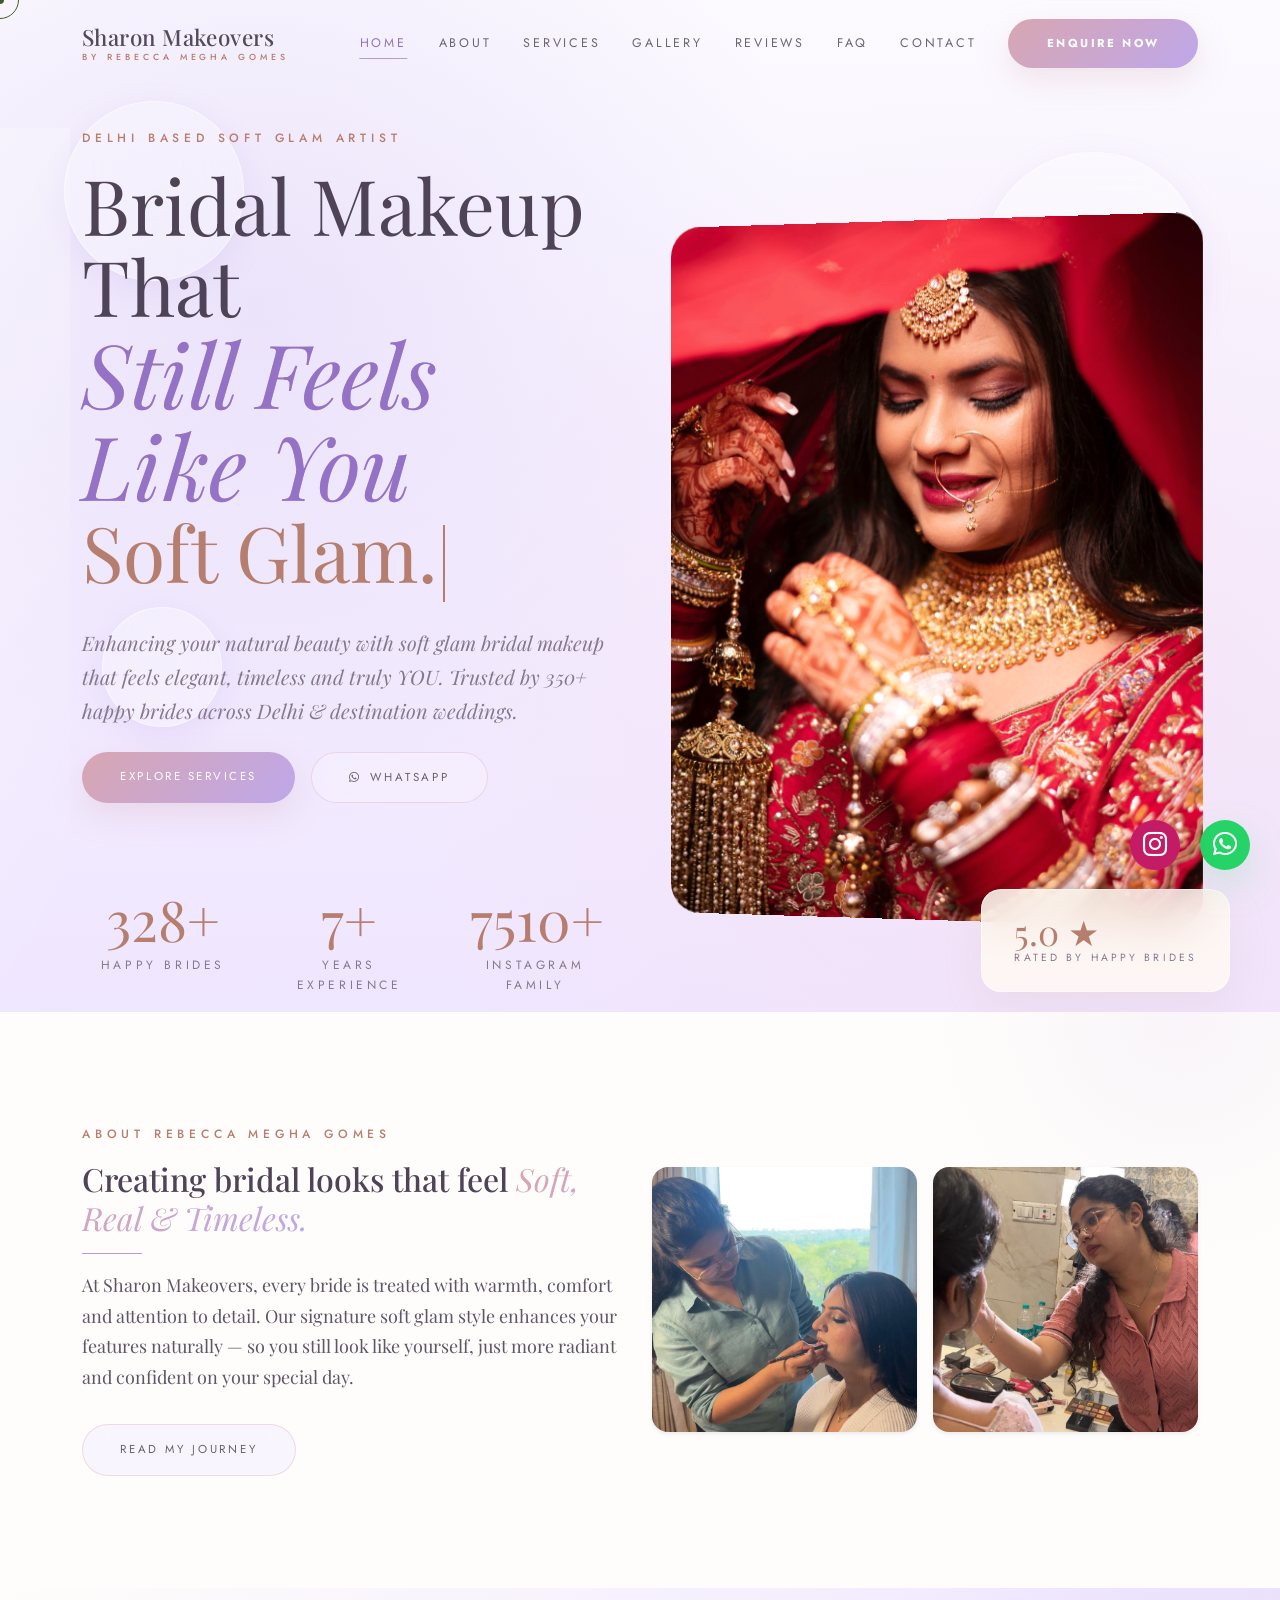
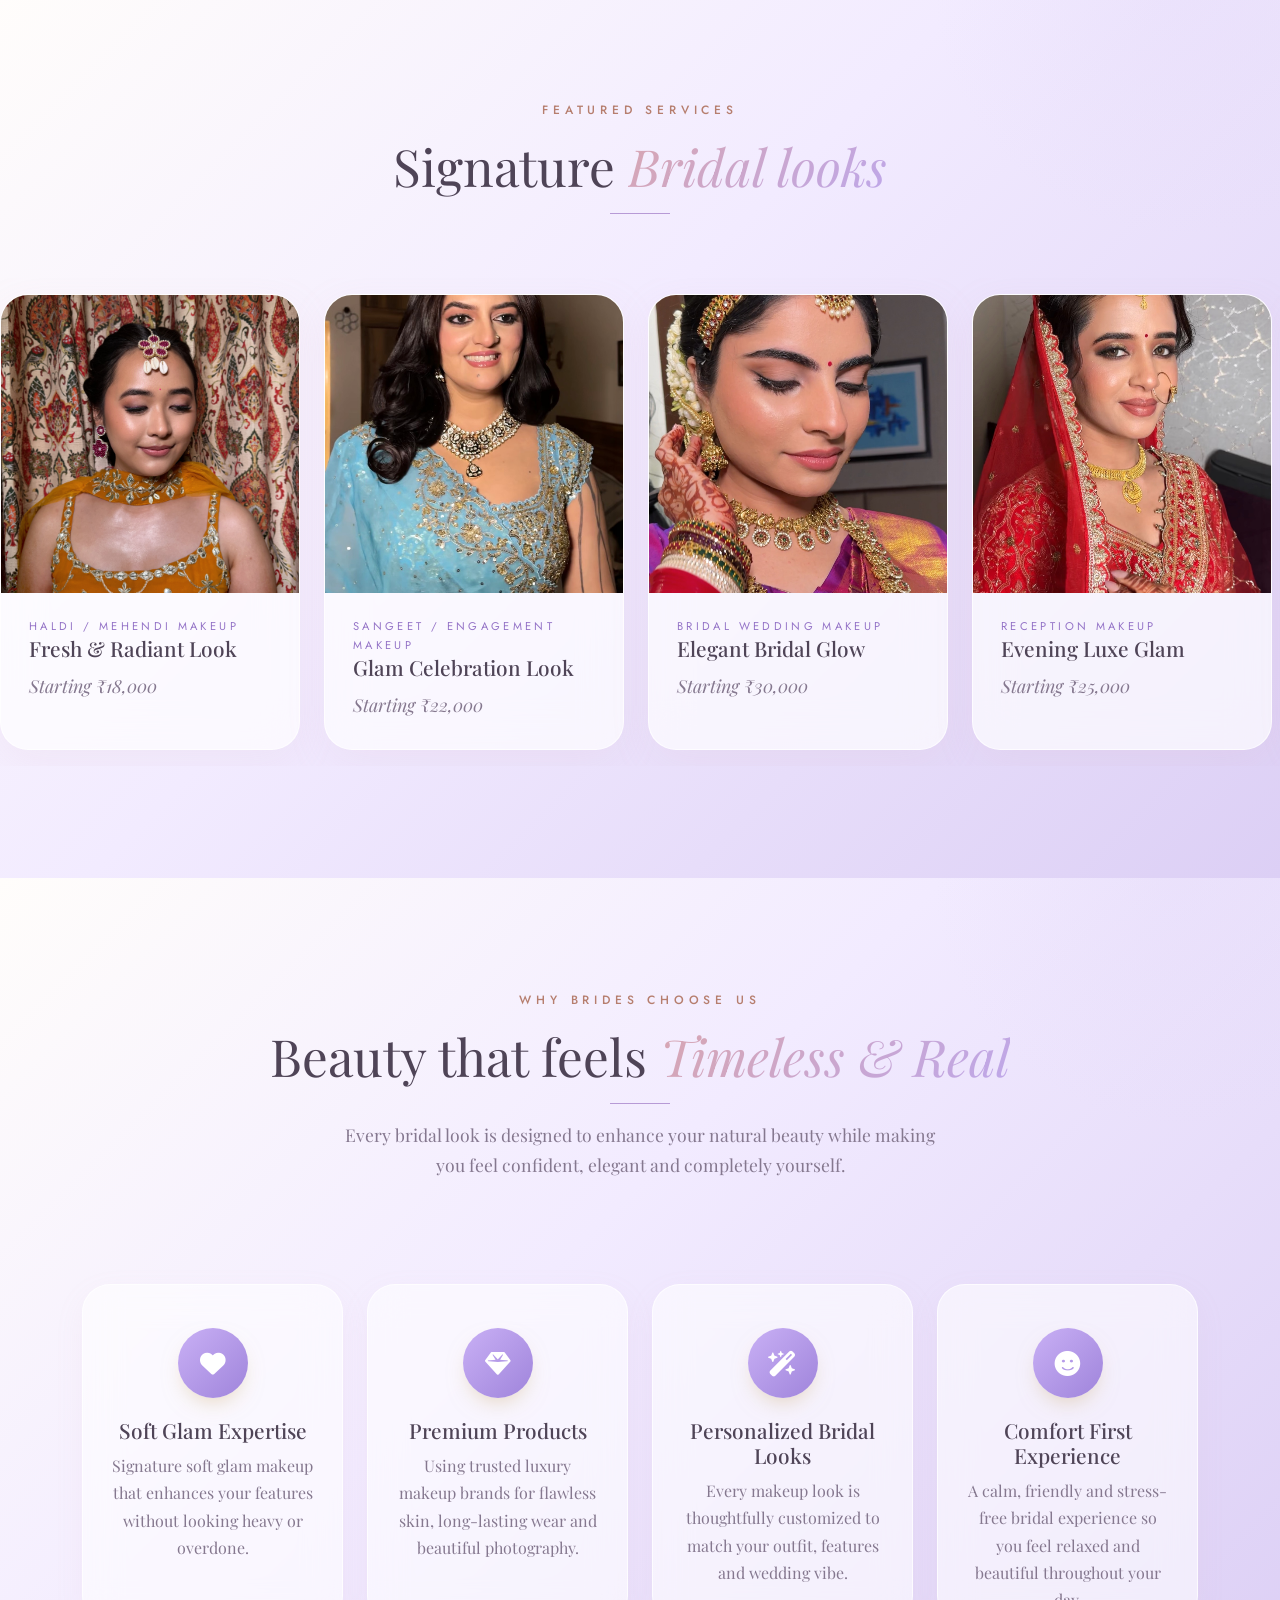
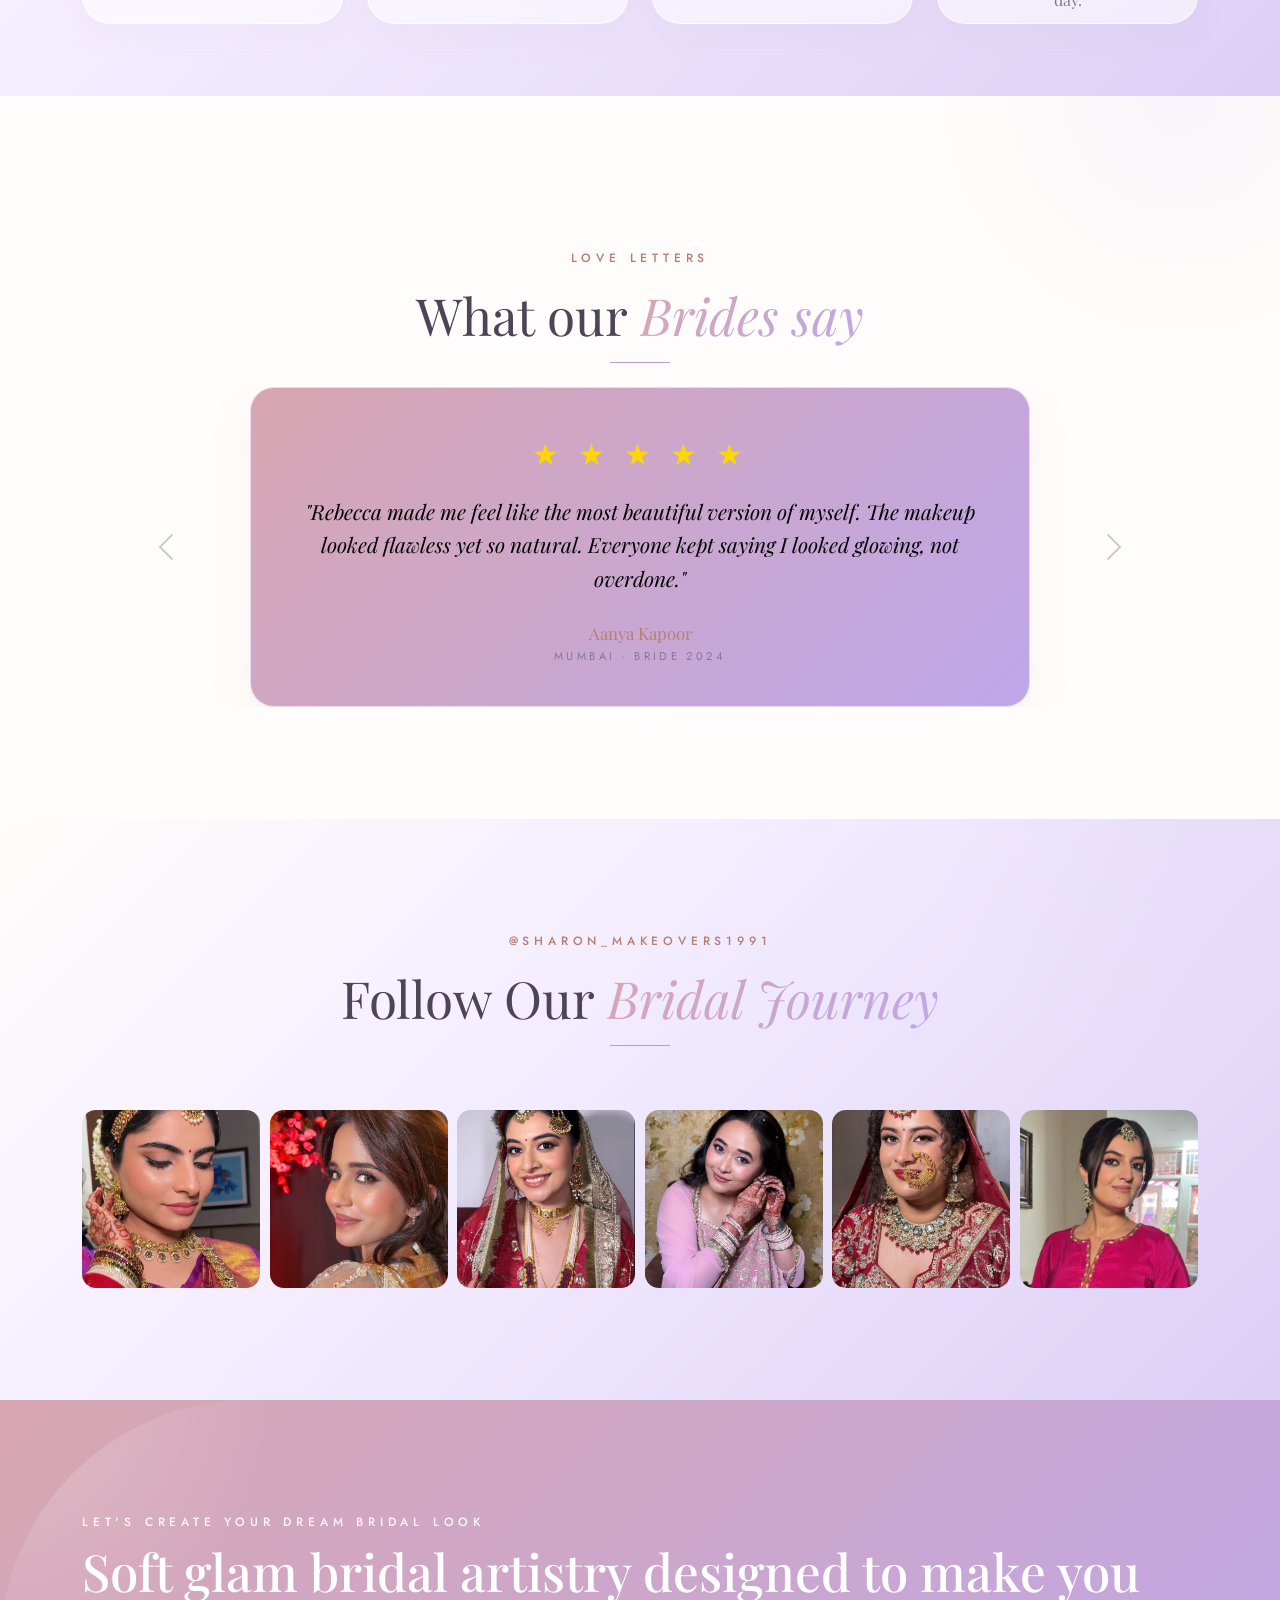
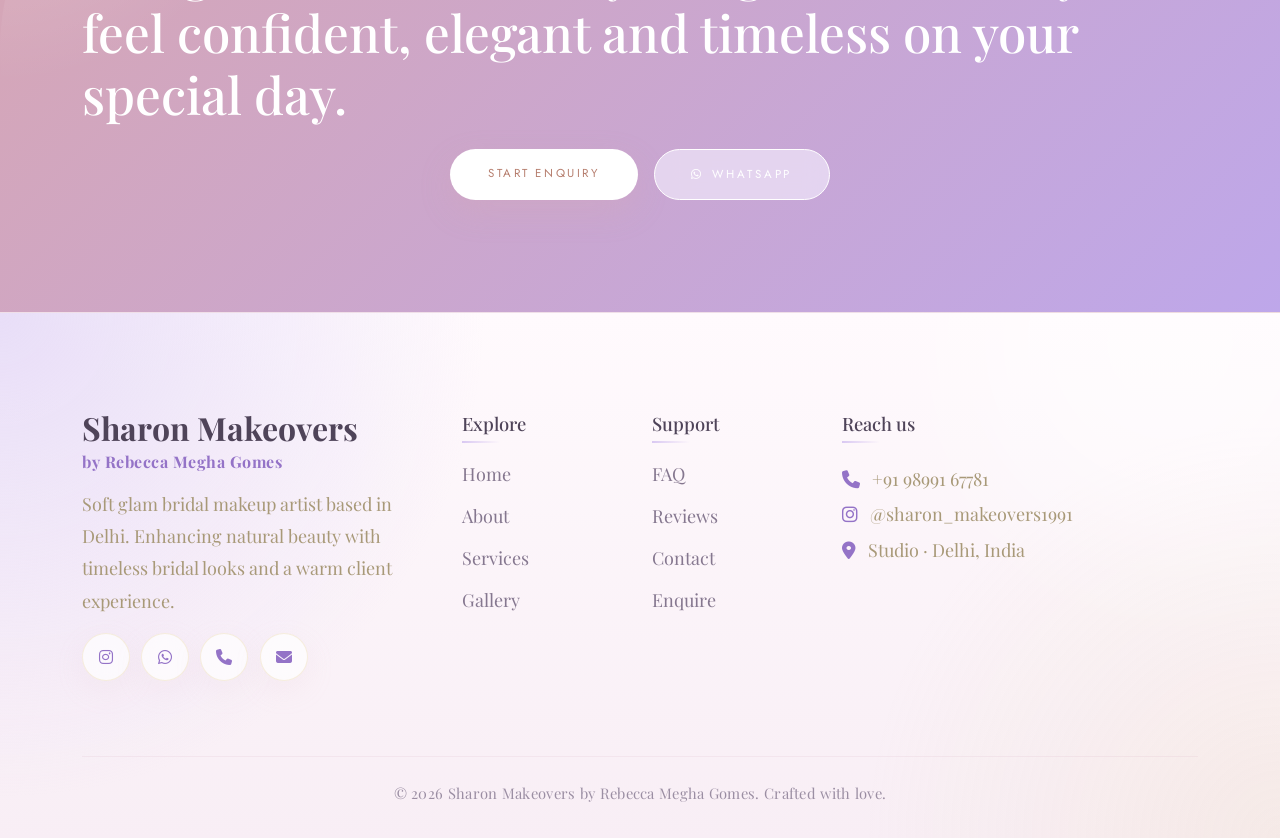
==== index.html @ 82f13663 "commit" ====
<!DOCTYPE html>
<html lang="en">
<head>
<meta charset="UTF-8" />
<meta name="viewport" content="width=device-width, initial-scale=1" />
<title>Sharon Makeovers | Delhi Based Soft Glam Artist</title>
<meta name="description" content="" />
<link rel="preconnect" href="https://fonts.googleapis.com">
<link rel="preconnect" href="https://fonts.gstatic.com" crossorigin>
<link href="https://fonts.googleapis.com/css2?family=Playfair+Display:wght@400;500;600&family=Cormorant+Garamond:ital,wght@0,300;0,400;1,300;1,400&family=Jost:wght@300;400;500&display=swap" rel="stylesheet">
<link rel="stylesheet" href="https://cdn.jsdelivr.net/npm/bootstrap@5.3.3/dist/css/bootstrap.min.css">
<link rel="stylesheet" href="https://cdnjs.cloudflare.com/ajax/libs/font-awesome/6.5.0/css/all.min.css">
<link rel="stylesheet" href="CSS/style2.css">
<link rel="stylesheet" href="CSS/responsive.css">
</head>
<body>

<!-- Loader -->
<div class="loader"><div class="loader-ring"></div><div class="loader-text">Sharon Makeovers</div></div>
<div class="cursor-dot"></div><div class="cursor-ring"></div>
<div class="scroll-progress"></div>

<!-- Navbar -->
<nav class="navbar navbar-expand-lg fixed-top">
  <div class="container">
    <a class="brand navbar-brand" href="index.html">Sharon Makeovers<small>by Rebecca Megha Gomes</small></a>
    <button class="navbar-toggler" data-bs-toggle="collapse" data-bs-target="#nav"><i class="fa-solid fa-bars"></i></button>
    <div class="collapse navbar-collapse justify-content-end" id="nav">
      <ul class="navbar-nav align-items-lg-center">
       <li class="nav-item"><a class="nav-link active" href="#">Home</a></li>
      <li class="nav-item"><a class="nav-link" href="about.html">About</a></li>
      <li class="nav-item"><a class="nav-link" href="services.html">Services</a></li>
      <li class="nav-item"><a class="nav-link" href="gallery.html">Gallery</a></li>
      <li class="nav-item"><a class="nav-link" href="testimonials.html">Reviews</a></li>
      <li class="nav-item"><a class="nav-link" href="faq.html">FAQ</a></li>
      <li class="nav-item"><a class="nav-link" href="contact.html">Contact</a></li>
      <!-- <a class="btn btn-luxe fw-bold" href="enquiry.html">Enquire Now</a> -->
        <li class="nav-item ms-lg-3"><a class="btn btn-luxe fw-bold " href="enquiry.html">Enquire Now</a></li>

      </ul>
    </div>
  </div>
</nav>

<!-- Hero -->
<header class="hero">
  <div class="float-el f1"></div><div class="float-el f2"></div>
  <div class="float-el f3"></div><div class="float-el f4"></div>
  <div class="container position-relative">
    <div class="row align-items-center g-5">
      <div class="col-lg-6 reveal">
        <div class="eyebrow">Delhi Based Soft Glam Artist</div>
        <h1 class="mt-3">Bridal Makeup That
          <span class="display gold-text">Still Feels Like You</span>
          <span style="color:var(--rose-dark)" data-type='["Soft Glam.","Elegant.","Timeless."]'></span><span class="type-cursor"></span>
        </h1>
        <p class="lead">Enhancing your natural beauty with soft glam bridal makeup that feels elegant, timeless and truly YOU. Trusted by 350+ happy brides across Delhi & destination weddings.</p>
        <div class="mt-4 d-flex flex-wrap gap-3">
          <a href="services.html" class="btn btn-luxe">Explore Services</a>
          <a href="https://wa.me/919899167781" target="_blank" class="btn btn-ghost"><i class="fa-brands fa-whatsapp me-2"></i>WhatsApp</a>
        </div>
        <div class="row mt-5 g-4">
          <div class="col-4"><div class="counter"><div class="num" data-count="350" data-suffix="+">0</div><div class="lbl">Happy Brides</div></div></div>
          <div class="col-4"><div class="counter"><div class="num" data-count="8" data-suffix="+">0</div><div class="lbl">Years Experience</div></div></div>
          <div class="col-4"><div class="counter"><div class="num" data-count="8000" data-suffix="+">0</div><div class="lbl">Instagram Family</div></div></div>
        </div>
      </div>
      <div class="col-lg-6 reveal">
        <div class="hero-visual">
          <img src="Images\IMG_5559.JPG.jpeg" alt="" />
        </div>
        <div class="hero-badge d-none d-md-block">
          <div class="num">5.0 ★</div>
          <div class="lbl">Rated by Happy Brides</div>
        </div>
      </div>
    </div>
  </div>
</header>

<!-- Brand intro -->
<section>
  <div class="container">
    <div class="row align-items-center g-4">
      <div class="col-lg-6 reveal">
        <div class="eyebrow">About Rebecca Megha Gomes</div>
        <h2 class="mt-3">Creating bridal looks that feel <span class="display gold-text">Soft, Real & Timeless.</span></h2>
        <span class="divider mx-0"></span>
        <p class="mt-3">At Sharon Makeovers, every bride is treated with warmth, comfort and attention to detail. Our signature soft glam style enhances your features naturally — so you still look like yourself, just more radiant and confident on your special day.</p>
        <a href="about.html" class="btn btn-ghost mt-3">Read My Journey</a>
      </div>
      <div class="col-lg-6 reveal">
        <div class="row g-3">
          <!-- <div class="col-6"><img src="https://img.freepik.com/premium-photo/makeup-artist-woman-smiling-throws-up-brushes-tools_73169-540.jpg" class="img-fluid rounded-4 shadow-sm" alt="Name plate"></div> -->
          <!-- <div class="col-6"><img src="https://encrypted-tbn0.gstatic.com/images?q=tbn:ANd9GcQNrMIPbOMwkv_O6qqRdwYSfgKc6Ez3PWkmyw&s" class="img-fluid rounded-4 shadow-sm" alt=""></div> -->
          <div class="col-6"><img src="./Images/Owner4.jpeg" class="img-fluid rounded-4 shadow-sm" alt="Bouquet preservation"></div>
          <div class="col-6"><img src="./Images/WhatsApp Image 2026-05-29 at 12.21.10 PM (1).jpeg" class="img-fluid rounded-4 shadow-sm " alt="Photo frame"></div>
        </div>
      </div>
    </div>
  </div>
</section>

<!-- Featured products marquee -->
<section style="background:var(--grad-soft)">
  <div class="container">
    <div class="section-head reveal">
      <div class="eyebrow">Featured Services</div>
      <h2>Signature <span class="display gold-text">Bridal looks</span></h2>
      <span class="divider"></span>
    </div>
  </div>

  <div class="marquee">
    <div class="marquee-track">

      <!-- Card 1 -->
      <div class="product-card marquee-card">
        <div class="img-wrap">
          <img src="Images\IMG_3155.JPG.jpeg" alt="">
          <!-- Images\IMG_3178.JPG.jpeg -->
        </div>
        <div class="body">
          <div class="meta">Haldi / Mehendi Makeup</div>
          <h5>Fresh & Radiant Look</h5>
          <div class="price">Starting ₹18,000</div>
        </div>
      </div>

      <!-- Card 2 -->
      <div class="product-card marquee-card">
        <div class="img-wrap">
          <img src="Images\IMG_3149.jpg.jpeg" alt="">
        </div>
        <div class="body">
          <div class="meta">Sangeet / Engagement Makeup</div>
          <h5>Glam Celebration Look</h5>
          <div class="price">Starting ₹22,000</div>
        </div>
      </div> 

      <!-- Card 3 -->
      <div class="product-card marquee-card">
        <div class="img-wrap">
          <img src="Images\IMG_3178.JPG.jpeg" alt="">
        </div>
        <div class="body">
          <div class="meta">Bridal Wedding Makeup</div>
          <h5>Elegant Bridal Glow</h5>
          <div class="price">Starting ₹30,000</div>
        </div>
      </div> 

      <!-- Card 4 -->
      <div class="product-card marquee-card">
        <div class="img-wrap">
          <img src="Images\IMG_3182.JPG.jpeg" alt="">
        </div>
        <div class="body">
          <div class="meta">Reception Makeup</div>
          <h5>Evening Luxe Glam</h5>
          <div class="price">Starting ₹25,000</div>
        </div>
      </div> 

      <!-- Card 5 -->
       <div class="product-card marquee-card">
        <div class="img-wrap">
          <img src="Images\IMG_3158.JPG.jpeg" alt="">
        </div>
        <div class="body">
          <div class="meta">Bridal Touch-up</div>
          <h5>Stay Fresh All Day</h5>
          <div class="price">Starting ₹18,000</div>
        </div>
      </div> 
    

      <!-- Card 6 -->
        <div class="product-card marquee-card">
        <div class="img-wrap">
          <img src="" alt="">
        </div>
        <div class="body">
          <div class="meta">Groom Makeup</div>
          <h5>Natural Groom Styling</h5>
         <div class="price">Starting ₹7,000</div>
        </div>
      </div> 

      <!-- Repeat for smooth marquee -->

      <!-- Card 1 -->
      <div class="product-card marquee-card">
        <div class="img-wrap">
          <img src="Images\IMG_3155.JPG.jpeg" alt="">
        </div>
        <div class="body">
          <div class="meta">Haldi / Mehendi Makeup</div>
          <h5>Fresh & Radiant Look</h5>
          <div class="price">Starting ₹18,000</div>
        </div>
      </div>

      <!-- Card 2 -->
      <div class="product-card marquee-card">
        <div class="img-wrap">
          <img src="Images\IMG_3149.jpg.jpeg" alt="">
        </div>
        <div class="body">
          <div class="meta">Sangeet / Engagement Makeup</div>
          <h5>Glam Celebration Look</h5>
          <div class="price">Starting ₹22,000</div>
        </div>
      </div> 

      <!-- Card 3 -->
      <div class="product-card marquee-card">
        <div class="img-wrap">
          <img src="Images\IMG_3178.JPG.jpeg" alt="">
        </div>
        <div class="body">
          <div class="meta">Bridal Wedding Makeup</div>
          <h5>Elegant Bridal Glow</h5>
          <div class="price">Starting ₹30,000</div>
        </div>
      </div> 

      <!-- Card 4 -->
      <div class="product-card marquee-card">
        <div class="img-wrap">
          <img src="Images\IMG_3182.JPG.jpeg" alt="">
        </div>
        <div class="body">
          <div class="meta">Reception Makeup</div>
          <h5>Evening Luxe Glam</h5>
          <div class="price">Starting ₹25,000</div>
        </div>
      </div> 

      <!-- Card 5 -->
         <div class="product-card marquee-card">
        <div class="img-wrap">
          <img src="Images\IMG_3158.JPG.jpeg" alt="">
        </div>
        <div class="body">
          <div class="meta">Bridal Touch-up</div>
          <h5>Stay Fresh All Day</h5>
          <div class="price">Starting ₹18,000</div>
        </div>
      </div> 
      

      <!-- Card 6 -->
    <div class="product-card marquee-card">
        <div class="img-wrap">
          <img src="" alt="">
        </div>
        <div class="body">
          <div class="meta">Groom Makeup</div>
          <h5>Natural Groom Styling</h5>
          <div class="price">Starting ₹7,000</div>
        </div>
      </div> 

    </div>
  </div>
</section>

<!-- Categories -->
<!-- <section>
  <div class="container">
    <div class="section-head reveal">
      <div class="eyebrow">Categories</div>
      <h2>Beautifully crafted <span class="display gold-text">Bridal Looks</span></h2>
      <span class="divider"></span>
    </div>
    <div class="row g-4">
      <div class="col-md-6 col-lg-4 reveal"><div class="cat-card"><img src="https://samritiartistry.com/wp-content/uploads/2025/08/IMG_7460-3.jpg" alt=""><div class="content"><h4>Bridal Makeup</h4><span class="arrow">Discover <i class="fa-solid fa-arrow-right"></i></span></div></div></div>
      <div class="col-md-6 col-lg-4 reveal"><div class="cat-card"><img src="https://i.pinimg.com/736x/16/8e/7e/168e7eaf8cba1e716340bbb757c0146d.jpg" alt=""><div class="content"><h4>Engagement Looks</h4><span class="arrow">Discover <i class="fa-solid fa-arrow-right"></i></span></div></div></div>
      <div class="col-md-6 col-lg-4 reveal"><div class="cat-card"><img src="https://images.prismic.io/devcms/76408a59-5dc9-4f8a-93f6-a4e1469b3a4a_11.%2Bclassic%2Blook.jpg?auto=compress,format" alt=""><div class="content"><h4>Reception Glam</h4><span class="arrow">Discover <i class="fa-solid fa-arrow-right"></i></span></div></div></div>
      <div class="col-md-6 col-lg-4 reveal"><div class="cat-card"><img src="https://i.pinimg.com/236x/f8/ca/cf/f8cacf76534b13ccb698ba32d5609269.jpg" alt=""><div class="content"><h4>Soft Glam Makeup</h4><span class="arrow">Discover <i class="fa-solid fa-arrow-right"></i></span></div></div></div>
      <div class="col-md-6 col-lg-4 reveal"><div class="cat-card"><img src="https://hdmakeover.com/wp-content/uploads/2025/07/hd-bridal-makeup.webp" alt=""><div class="content"><h4>HD Makeup</h4><span class="arrow">Discover <i class="fa-solid fa-arrow-right"></i></span></div></div></div>
      <div class="col-md-6 col-lg-4 reveal"><div class="cat-card"><img src="https://i.pinimg.com/originals/8b/7d/57/8b7d5782d7c91164e7aceaba28082f5a.jpg" alt=""><div class="content"><h4>Party Makeup</h4><span class="arrow">Discover <i class="fa-solid fa-arrow-right"></i></span></div></div></div>
    </div>
  </div>
</section> -->

<!-- Why us -->
<section style="background:var(--grad-soft)">
  <div class="container">

    <div class="section-head reveal">
      <div class="eyebrow">Why Brides Choose Us</div>

      <h2>
        Beauty that feels
        <span class="display gold-text">Timeless & Real</span>
      </h2>

      <span class="divider"></span>

      <p class="section-sub mt-3">
        Every bridal look is designed to enhance your natural beauty while making you feel confident, elegant and completely yourself.
      </p>
    </div>

    <div class="row g-4">

      <!-- Feature 1 -->
      <div class="col-md-6 col-lg-3 reveal">
        <div class="feature">
          <div class="ico">
            <i class="fa-solid fa-heart"></i>
          </div>

          <h5>Soft Glam Expertise</h5>

          <p>
            Signature soft glam makeup that enhances your features without looking heavy or overdone.
          </p>
        </div>
      </div>

      <!-- Feature 2 -->
      <div class="col-md-6 col-lg-3 reveal">
        <div class="feature">
          <div class="ico">
            <i class="fa-solid fa-gem"></i>
          </div>

          <h5>Premium Products</h5>

          <p>
            Using trusted luxury makeup brands for flawless skin, long-lasting wear and beautiful photography.
          </p>
        </div>
      </div>

      <!-- Feature 3 -->
      <div class="col-md-6 col-lg-3 reveal">
        <div class="feature">
          <div class="ico">
            <i class="fa-solid fa-wand-magic-sparkles"></i>
          </div>

          <h5>Personalized Bridal Looks</h5>

          <p>
            Every makeup look is thoughtfully customized to match your outfit, features and wedding vibe.
          </p>
        </div>
      </div>

      <!-- Feature 4 -->
      <div class="col-md-6 col-lg-3 reveal">
        <div class="feature">
          <div class="ico">
            <i class="fa-solid fa-face-smile"></i>
          </div>

          <h5>Comfort First Experience</h5>

          <p>
            A calm, friendly and stress-free bridal experience so you feel relaxed and beautiful throughout your day.
          </p>
        </div>
      </div>

    </div>
  </div>
</section>

<!-- Testimonials carousel -->
<section>
  <div class="container">
    <div class="section-head reveal">
      <div class="eyebrow">Love letters</div>
      <h2>What our <span class="display gold-text">Brides say</span></h2>
      <span class="divider"></span>
    </div>
    <div id="tcar" class="carousel slide reveal" data-bs-ride="carousel" data-bs-interval="5000">
      <div class="carousel-inner">
        <div class="carousel-item active"><div class="testimonial glass mx-auto " style="max-width:780px">
          <div class="stars">★ ★ ★ ★ ★</div>
          <p class="quote">"Rebecca made me feel like the most beautiful version of myself. The makeup looked flawless yet so natural. Everyone kept saying I looked glowing, not overdone."</p>
          <div class="author">Aanya Kapoor</div><div class="role">Mumbai · Bride 2024</div>
        </div></div>
        <div class="carousel-item"><div class="testimonial glass mx-auto" style="max-width:780px">
          <div class="stars">★ ★ ★ ★ ★</div>
          <p class="quote">"My makeup stayed perfect throughout the wedding and still looked so soft in photos. She truly understands soft glam bridal makeup."</p>
          <div class="author">Riya Sharma</div><div class="role">Delhi · Engagement</div>
        </div></div>
        <div class="carousel-item"><div class="testimonial glass mx-auto" style="max-width:780px">
          <div class="stars">★ ★ ★ ★ ★</div>
          <p class="quote">"From consultation to final touch-up, the experience felt so warm and comfortable. Highly recommended for brides who want elegant makeup."</p>
          <div class="author">Meera</div><div class="role">Bangalore · Wedding</div>
        </div></div>
      </div>
      <button class="carousel-control-prev" data-bs-target="#tcar" data-bs-slide="prev"><span class="carousel-control-prev-icon" style="filter:invert(.4)"></span></button>
      <button class="carousel-control-next" data-bs-target="#tcar" data-bs-slide="next"><span class="carousel-control-next-icon" style="filter:invert(.4)"></span></button>
    </div>
  </div>
</section>

<!-- Instagram -->
<section style="background:var(--grad-soft)">
  <div class="container">
    <div class="section-head reveal">
      <div class="eyebrow">@sharon_makeovers1991</div>
      <h2>Follow Our <span class="display gold-text">Bridal Journey</span></h2>
      <span class="divider"></span>
    </div>
    <div class="insta-grid reveal">
      <a href="https://www.instagram.com/p/DT2ubmqkx8X/" target="_blank" class="ig"><img src="Images\IMG_3178.JPG.jpeg" alt=""></a>
      <a href="https://www.instagram.com/p/DJ3V0SUycZm/" target="_blank" class="ig"><img src="Images\IMG_3161.JPG.jpeg" alt=""></a>
      <a href="https://www.instagram.com/p/DQ0tXWWk-k4/" target="_blank" class="ig"><img src="Images\image.png" alt=""></a>
      
      <a href="https://www.instagram.com/sharon_makeovers1991" target="_blank" class="ig"><img src="Images\IMG_3160.JPG.jpeg" alt=""></a>
      <a href="https://www.instagram.com/p/DWmF4LMkyxL/" target="_blank" class="ig"><img src="Images\IMG_3158.JPG.jpeg" alt=""></a>
      <a href="https://www.instagram.com/p/DY4QsMHTJem/" target="_blank" class="ig"><img src="Images\IMG_3150.jpg (2).jpeg" alt=""></a>
    </div>
  </div>
</section>

<!-- CTA strip -->
<section class="cta-strip">
  <div class="container reveal">
    <div class="eyebrow" style="color:#fffaf2">Let's Create Your Dream Bridal Look</div>
    <h2 class="mt-2">Soft glam bridal artistry designed to make you feel confident, elegant and timeless on your special day.</h2>
    <div class="d-flex justify-content-center gap-3 flex-wrap mt-4">
      <a href="enquiry.html" class="btn btn-luxe">Start Enquiry</a>
      <a href="https://wa.me/919899167781" target="_blank" class="btn btn-ghost"><i class="fa-brands fa-whatsapp me-2"></i>WhatsApp</a>
    </div>
  </div>
</section>

<!-- Footer (shared) -->
<footer class="footer">
  <div class="container">
    <div class="row g-4">
      <div class="col-lg-4">
        <div class="brand-f">Sharon Makeovers <em style="color:var(--gold-dark)">by Rebecca Megha Gomes</em></div>
        <p class="mt-3" style="color:#a89978">Soft glam bridal makeup artist based in Delhi. Enhancing natural beauty with timeless bridal looks and a warm client experience.</p>
        <div class="social mt-3">
          <a href="https://instagram.com/sharon_makeovers1991" target="_blank"><i class="fa-brands fa-instagram"></i></a>
          <a href="https://wa.me/919899167781" target="_blank"><i class="fa-brands fa-whatsapp"></i></a>
          <a href="tel:+91 9899167781"><i class="fa-solid fa-phone"></i></a>
          <a href="mailto:hello@sharon_makeovers.in"><i class="fa-solid fa-envelope"></i></a>
        </div>
      </div>
      <div class="col-6 col-lg-2"><h6>Explore</h6>
        <div><a href="#">Home</a></div><div><a href="about.html">About</a></div>
        <div><a href="services.html">Services</a></div><div><a href="gallery.html">Gallery</a></div>
      </div>
      <div class="col-6 col-lg-2"><h6>Support</h6>
        <div><a href="faq.html">FAQ</a></div><div><a href="testimonials.html">Reviews</a></div>
        <div><a href="contact.html">Contact</a></div><div><a href="enquiry.html">Enquire</a></div>
      </div>
      <div class="col-lg-4"><h6>Reach us</h6>
        <p style="color:#a89978;margin:.2rem 0"><i class="fa-solid fa-phone me-2" style="color:var(--gold-dark)"></i> +91 98991 67781</p>
        <p style="color:#a89978;margin:.2rem 0"><i class="fa-brands fa-instagram me-2" style="color:var(--gold-dark)"></i> @sharon_makeovers1991</p>
        <p style="color:#a89978;margin:.2rem 0"><i class="fa-solid fa-location-dot me-2" style="color:var(--gold-dark)"></i> Studio · Delhi, India</p>
      </div>
    </div>
    <div class="copy text-center">© 2026 Sharon Makeovers by Rebecca Megha Gomes. Crafted with love.</div>
  </div>
</footer>

<a class="fab-wa" href="https://wa.me/919899167781" target="_blank" aria-label="WhatsApp"><i class="fa-brands fa-whatsapp"></i></a>
<a class="fab-insta" href="https://instagram.com/sharon_makeovers1991" target="_blank" aria-label="Instagram"><i class="fa-brands fa-instagram"></i></a>
<button class="back-top" aria-label="Top"><i class="fa-solid fa-arrow-up"></i></button>

<script src="https://cdn.jsdelivr.net/npm/bootstrap@5.3.3/dist/js/bootstrap.bundle.min.js"></script>
<script src="JS/main.js"></script>
</body>
</html>
---- CSS/style2.css ----
/* ===================================================
   Sharon Makeovers — Luxury Brand Stylesheet
   Palette: Beige, White, Gold, Pastel Blue
=================================================== */

:root{

  /* ===== MAIN PALETTE ===== */

--lavender:#D9C2FF;
--lavender-light:#EEE4FF;
--lavender-dark:#B89AE6;
--lavender-deep:#9B7ED3;

--pink:#F4D9EC;

--beige:#F8F3FA;

--cream:#FFFDFF;

--gold:#B79AD6;
--gold-dark:#9473C7;
--gold-light:#D9C8F2;

--ink:#54495F;
--muted:#85788F;

  /* fallback names */
  /* --gold: #C89A8B;
  --gold-dark: #B67E6E;
  --gold-light:#E6C8BE; */

  --rose-dark:#B67E6E;

  /* ===== SHADOWS ===== */

  --shadow-soft:
    0 15px 40px rgba(200,154,139,.12);

  --shadow-deep:
    0 25px 60px rgba(200,154,139,.18);

  /* ===== GRADIENTS ===== */

--grad-main:
linear-gradient(
  135deg,
  #FCFAFF 0%,
  #EEE6FF 45%,
  #DCCFF5 100%
);

--grad-soft:
linear-gradient(
  135deg,
  #FFFDFB 0%,
  #F2EBFF 45%,
  #DCCFF5 100%
);

  --grad-rose:
  linear-gradient(
    135deg,
    #E8B8CF 0%,
    #C89A8B 100%
  );

  --grad-gold:
  linear-gradient(
    135deg,
    #d8a6b1 0%,
    #bea7ea 100%
  );
}

img{
  filter:saturate(.95) brightness(1.02);
}

/* ---------- Base ---------- */
*{box-sizing:border-box}
html{scroll-behavior:smooth}
body{
    background:var(--grad-soft);
  font-family:'Playfair Display', Georgia, serif;
  background:#fffdfb;
color:#5f5566;
  font-size:18px;
  line-height:1.7;
  overflow-x:hidden;
  cursor:none;
}
.sans{font-family:'Jost','Helvetica Neue',sans-serif}
h1,h2,h3,h4,h5{
  font-family:'Playfair Display',serif;
  font-weight:500;
  color:#4f4457;
}
.display{font-family:'Playfair Display',serif;font-weight:300;font-style:italic}
.eyebrow{
  font-family:'Jost',sans-serif;
  font-size:.75rem;
  letter-spacing:.4em;
  text-transform:uppercase;
  color:var(--rose-dark);
  font-weight:500;
}
.gold-text{
  background:linear-gradient(
    135deg,
    #d8a6b1 0%,
    #bea7ea 100%
  );

  -webkit-background-clip:text;
  background-clip:text;
  color:transparent;
}
a{color:inherit;text-decoration:none;transition:color .3s}
a:hover{color:var(--gold-dark)}
section{padding:7rem 0; position:relative;
  overflow:hidden;}
  section::before{
  content:'';

  position:absolute;

  width:500px;
  height:500px;

  border-radius:50%;

  background:
    radial-gradient(
      rgba(220,207,245,.18),
      transparent 70%
    );

  top:-250px;
  right:-150px;

  pointer-events:none;
}
.divider{width:60px;height:1px;background:var(--gold);margin:1rem auto;display:block}

/* ---------- Custom cursor ---------- */
.cursor-dot, .cursor-ring{
  position:fixed;top:0;left:0;pointer-events:none;
  z-index:9999;border-radius:50%;transform:translate(-50%,-50%);
  mix-blend-mode:difference;
}
.cursor-dot{width:8px;height:8px;background:var(--gold)}
.cursor-ring{width:38px;height:38px;border:1px solid var(--gold);transition:transform .25s ease, width .25s, height .25s}
.cursor-ring.grow{width:64px;height:64px;background:rgba(200,169,106,.15)}
@media (max-width:991px){body{cursor:auto}.cursor-dot,.cursor-ring{display:none}}

/* ---------- Scroll progress ---------- */
.scroll-progress{
  position:fixed;top:0;left:0;height:3px;width:0%;
  background:linear-gradient(
  135deg,
 #c9b0f5,
  #9f84db);z-index:1080;transition:width .1s linear;
}

/* ---------- Loader ---------- */
.loader{
  position:fixed;inset:0;background:#EEE4FF;z-index:2000;
  display:flex;align-items:center;justify-content:center;flex-direction:column;
  transition:opacity .8s ease, visibility .8s ease;
}
.loader.hidden{opacity:0;visibility:hidden}
.loader-ring{
  width:60px;height:60px;border-radius:50%;
  border:2px solid var(--beige);border-top-color:var(--gold);
  animation:spin 1s linear infinite;
}
.loader-text{margin-top:1rem;letter-spacing:.5em;font-family:'Jost',sans-serif;font-size:1rem;color:var(--rose-dark);text-transform:uppercase}
@keyframes spin{to{transform:rotate(360deg)}}

/* ---------- Navbar ---------- */
.navbar{
  padding:1.2rem 0;transition:all .4s ease;
  background:transparent;backdrop-filter:blur(0px);
}
.navbar.scrolled{
  background:rgba(255,255,255,.72);
  backdrop-filter:blur(20px) saturate(180%);
  -webkit-backdrop-filter:blur(20px) saturate(180%);
  box-shadow:0 10px 40px rgba(216,166,177,.08);
  padding:.7rem 0;
}
.navbar .brand{
  font-family:'Playfair Display',serif;font-weight:500;font-size:1.4rem;
  color:var(--ink);letter-spacing:.02em;line-height:1;
}
.navbar .brand small{display:block;font-family:'Jost',sans-serif;font-size:.55rem;letter-spacing:.45em;color:var(--rose-dark);margin-top:4px;text-transform:uppercase;font-weight:500}
.nav-link{
  font-family:'Jost',sans-serif;font-size:.78rem;letter-spacing:.22em;
  text-transform:uppercase;color:#6f6376!important;padding:.5rem 1rem!important;
  position:relative;font-weight:400;
}
.nav-link::after{
  content:'';position:absolute;bottom:.2rem;left:50%;width:0;height:1px;
  background:var(--gold);transition:all .35s ease;transform:translateX(-50%);
}
.nav-link:hover::after,.nav-link.active::after{width:60%}
.nav-link.active{color:var(--gold-dark)!important}
.navbar-toggler{border:none;color:var(--ink)}
.navbar-toggler:focus{box-shadow:none}

/* ---------- Buttons ---------- */
.btn-luxe{
  font-family:'Jost',sans-serif;
  font-size:.72rem;
  letter-spacing:.22em;
  text-transform:uppercase;

  padding:1rem 2.4rem;

  border:none;
  border-radius:60px;

  background:
    linear-gradient(
      135deg,
      #d8a6b1,
      #bea7ea
    );

  color:white;

  box-shadow:
    0 12px 30px rgba(216,166,177,.25);

  transition:all .4s ease;
}

.btn-luxe:hover{
  transform:translateY(-4px);

  box-shadow:
    0 18px 40px rgba(190,167,234,.35);
}
.btn-luxe::before{
  content:'';position:absolute;top:0;left:-100%;width:100%;height:100%;
  background:linear-gradient(120deg,transparent,rgba(255,255,255,.4),transparent);
  transition:left .6s ease;
}
.btn-luxe:hover::before{left:100%}
.btn-ghost{
  font-family:'Jost',sans-serif;
  font-size:.72rem;
  letter-spacing:.25em;
  text-transform:uppercase;

  padding:1rem 2.3rem;

  border-radius:50px;

  border:1px solid rgba(216,166,177,.35);

  background:rgba(245,240,255,.62);

  backdrop-filter:blur(12px);

  color:#6b5f73;

  transition:all .4s ease;
}
.btn-ghost:hover{
  background:#fff;
  color:#bea7ea;

  border-color:#bea7ea;
}

/* ---------- Hero ---------- */
.hero{
   background:
    linear-gradient(
      180deg,
       #fcfaff 0%,
  #efe6ff 100%
    );display:flex;align-items:center;
  position:relative;overflow:hidden;
  padding-top:8rem;
}
.hero::before{
  content:'';

  position:absolute;
  inset:0;

  background:
    radial-gradient(
      circle at 20% 30%,
      rgba(220,207,245,.45),
      transparent 45%
    ),

    radial-gradient(
      circle at 80% 70%,
      rgba(248,215,232,.4),
      transparent 50%
    );

  pointer-events:none;
}
/* .hero::before{
  content:'';position:absolute;inset:0;
  background:radial-gradient(circle at 20% 30%, rgba(184,211,227,.3), transparent 50%),
             radial-gradient(circle at 80% 70%, rgba(232,211,164,.4), transparent 50%);
  pointer-events:none;
} */
.hero h1{
  font-size:clamp(2.6rem,6vw,5.6rem);line-height:1.05;font-weight:400;
  margin-bottom:1.5rem;
}
.hero h1 .display{display:block;font-size:1.15em;color:var(--gold-dark)}
.hero p.lead{font-size:1.25rem;color:var(--muted);max-width:540px;font-weight:300;font-style:italic}
.type-cursor{display:inline-block;width:2px;background:var(--rose-dark);height:1em;margin-left:6px;animation:blink 1s infinite;vertical-align:middle}
@keyframes blink{50%{opacity:0}}

/* Floating elements */
.float-el{
  position:absolute;

  border-radius:50%;

  background:rgba(255,255,255,.28);

  backdrop-filter:blur(25px);

  border:1px solid rgba(255,255,255,.5);

  box-shadow:
    0 10px 30px rgba(185,155,235,.18);

  animation:float 8s ease-in-out infinite;
}
.float-el.f1{width:180px;height:180px;top:10%;left:5%}
.float-el.f2{width:120px;height:120px;top:60%;left:8%;animation-delay:-2s;animation-duration:10s}
.float-el.f3{width:220px;height:220px;top:15%;right:6%;animation-delay:-4s;animation-duration:12s}
.float-el.f4{width:90px;height:90px;bottom:15%;right:15%;animation-delay:-1s}
@keyframes float{
  0%,100%{transform:translateY(0) rotate(0)}
  50%{transform:translateY(-30px) rotate(8deg)}
}

.hero-visual{
  height: 700px;
  position:relative;border-radius:30px;overflow:hidden;
  transform:perspective(1000px) rotateY(-5deg);
}
.hero-visual img{width:100%;height:auto;display:block}
.hero-visual::after{
  content:'';position:absolute;inset:0;mix-blend-mode:overlay;
}
.hero-badge{
  position:absolute;bottom:20px;right:-20px;padding:1.5rem 2rem;
  background:rgba(255,250,242,.85);backdrop-filter:blur(20px);border-radius:20px;
  border:1px solid rgba(255,255,255,.6);box-shadow:var(--shadow-soft);
}
.hero-badge .num{font-family:'Playfair Display',serif;font-size:2.2rem;color:var(--rose-dark);line-height:1}
.hero-badge .lbl{font-family:'Jost',sans-serif;font-size:.65rem;letter-spacing:.3em;text-transform:uppercase;color:var(--muted)}

/* ---------- Section heads ---------- */
.section-head{text-align:center;margin-bottom:4rem}
.section-head h2{font-size:clamp(2rem,4vw,3.5rem);font-weight:400;margin:1rem 0}
.section-head p{color:var(--muted);max-width:600px;margin:0 auto;font-size:1.1rem}

/* ---------- Glass card ---------- */
.glass{
  background:rgba(255,250,242,.55);
  backdrop-filter:blur(20px) saturate(160%);
  -webkit-backdrop-filter:blur(20px) saturate(160%);
  border:1px solid rgba(255,255,255,.6);
  border-radius:24px;
  box-shadow:var(--shadow-soft);
}

.glass2{
  background:var(--gold-light);
  backdrop-filter:blur(20px) saturate(160%);
  -webkit-backdrop-filter:blur(20px) saturate(160%);
  border:1px solid rgba(255,255,255,.6);
  border-radius:24px;
  box-shadow:var(--shadow-soft);
}

/* ---------- Product / Category cards ---------- */
.product-card{
  position:relative;

  border-radius:28px;

  overflow:hidden;

  background:
    rgba(255,255,255,.68);

  backdrop-filter:blur(20px);

  border:
    1px solid rgba(255,255,255,.7);

  box-shadow:
    0 12px 40px rgba(216,166,177,.10);

  transition:
    transform .45s ease,
    box-shadow .45s ease;
}
.product-card:hover{transform:translateY(-12px);box-shadow:0 20px 50px rgba(216,166,177,.18);}
.product-card .img-wrap{aspect-ratio:1/1;overflow:hidden;position:relative}
.product-card img{width:100%;height:100%;object-fit:cover;transition:transform 1.2s ease}
.product-card:hover img{transform:scale(1.1)}
.product-card .body{padding:1.5rem 1.75rem 1.75rem}
.product-card h5{font-family:'Playfair Display',serif;font-size:1.3rem;margin:0 0 .3rem}
.product-card .meta{font-family:'Jost',sans-serif;font-size:.7rem;letter-spacing:.3em;text-transform:uppercase;color:var(--gold-dark)}
.product-card .price{margin-top:.6rem;font-family:'Playfair Display',serif;font-style:italic;color:var(--muted)}

/* Auto slider */
.marquee{overflow:hidden;position:relative;padding:1rem 0}
.marquee-track{display:flex;gap:1.5rem;width:max-content;animation:scroll-x 40s linear infinite}
.marquee:hover .marquee-track{animation-play-state:paused}
.marquee-card{width:300px;flex-shrink:0}
@keyframes scroll-x{to{transform:translateX(-50%)}}

/* ---------- Categories ---------- */
.cat-card{
  position:relative;height:380px;border-radius:24px;overflow:hidden;
  background:var(--grad-main);box-shadow:var(--shadow-soft);
  display:flex;align-items:flex-end;padding:2rem;
  transition:all .5s;
}
.cat-card::before{
  content:'';position:absolute;inset:0;
  background:linear-gradient(180deg,transparent 40%,rgba(95,85,102,.5));
}
.cat-card img{position:absolute;inset:0;width:100%;height:100%;object-fit:cover;transition:transform 1s}
.cat-card:hover img{transform:scale(1.08)}
.cat-card .content{position:relative;z-index:2;color:white}
.cat-card h4{color:white;margin:0;font-size:1.6rem}
.cat-card .arrow{
  display:inline-flex;align-items:center;gap:.5rem;margin-top:.5rem;
  font-family:'Jost',sans-serif;font-size:.7rem;letter-spacing:.3em;text-transform:uppercase;
}
.cat-card:hover{transform:translateY(-8px)}

/* ---------- Why us ---------- */
.feature{
  height: 340px;
  text-align:center;

  padding:2.7rem 1.7rem;

  border-radius:28px;

  transition:all .4s ease;

  background:rgba(255,255,255,.58);

  backdrop-filter:blur(18px);

  border:1px solid rgba(255,255,255,.7);

  box-shadow:
    0 10px 30px rgba(216,166,177,.08);
}
.feature:hover{background:#fff;transform:translateY(-6px);box-shadow:var(--shadow-soft)}
.feature .ico{
  width:70px;height:70px;border-radius:50%;
  background:linear-gradient(
  135deg,
 #c9b0f5,
  #9f84db
);color:#fff;
  display:inline-flex;align-items:center;justify-content:center;
  font-size:1.6rem;margin-bottom:1.2rem;
  box-shadow:0 10px 25px -10px rgba(200,169,106,.6);
}
.feature h5{font-size:1.3rem;margin-bottom:.6rem}
.feature p{color:var(--muted);font-size:1rem}

/* ---------- Testimonials ---------- */
.testimonial{
  padding:2.5rem;border-radius:24px;text-align:center; background: linear-gradient(135deg, rgb(216, 166, 177) 0%, rgb(190, 167, 234) 100%);;
}
.testimonial .quote{font-family:'Playfair Display',serif;font-style:italic;font-size:1.3rem;color:black;line-height:1.6;margin-bottom:1.5rem}
.testimonial .stars{color:gold;letter-spacing:.2em;margin-bottom:1rem;font-size: 30px;}
.testimonial .author{font-family:'Playfair Display',serif;font-size:1.05rem;color:#B67E6E}
.testimonial .role{font-family:'Jost',sans-serif;font-size:.7rem;letter-spacing:.3em;text-transform:uppercase;color:var(--muted)}

/* ---------- Instagram gallery ---------- */
.insta-grid{display:grid;grid-template-columns:repeat(6,1fr);gap:.6rem}
.insta-grid .ig{
  aspect-ratio:1/1;border-radius:14px;overflow:hidden;position:relative;
  background:var(--beige-100);
}
.insta-grid .ig img{width:100%;height:100%;object-fit:cover;transition:transform .8s, filter .4s}
.insta-grid .ig::after{
  content:'\f16d';font-family:'Font Awesome 6 Brands';
  position:absolute;inset:0;display:flex;align-items:center;justify-content:center;
  color:#fff;background:rgba(95,85,102,.5);opacity:0;transition:opacity .4s;font-size:1.5rem;
}
.insta-grid .ig:hover img{transform:scale(1.1);filter:brightness(.7)}
.insta-grid .ig:hover::after{opacity:1}
@media (max-width:768px){.insta-grid{grid-template-columns:repeat(3,1fr)}}

/* ---------- CTA strip ---------- */
.cta-strip{
  background:
    linear-gradient(
      135deg,
      #d8a6b1 0%,
      #bea7ea 100%
    );

  position:relative;
  overflow:hidden;
}

.cta-strip::before{
  content:'';

  position:absolute;
  inset:0;

  background:
    radial-gradient(
      circle at top left,
      rgba(255,255,255,.25),
      transparent 40%
    );

  pointer-events:none;
}
.cta-strip h2{color:#fff;font-size:clamp(2rem,4vw,3.2rem);margin-bottom:1.5rem}
.cta-strip .btn-luxe{background:#fff;color:var(--rose-dark);border-color:#fff}
.cta-strip .btn-ghost{border-color:#fff;color:#fff}
.cta-strip .btn-ghost:hover{background:#fff;color:var(--gold-dark)}

/* ---------- Footer ---------- */
/* ---------- Luxury Footer ---------- */

.footer{
  position: relative;
  overflow: hidden;

  background:
    radial-gradient(circle at top left,  rgba(220,207,245,.65), transparent 35%),
    radial-gradient(circle at bottom right, rgba(232,211,164,.18), transparent 30%),
    linear-gradient(180deg,#fffafd 0%,#f8eef5 100%);

  padding: 6rem 0 2rem;
  color:#85778f;

  border-top: 1px solid rgba(214,177,191,.25);
}

/* soft blur glow */
.footer::before{
  content:"";
  position:absolute;
  width:420px;
  height:420px;
  background:rgba(255,255,255,.45);
  filter:blur(80px);
  top:-180px;
  right:-100px;
  border-radius:50%;
  pointer-events:none;
}

.footer::after{
  content:"";
  position:absolute;
  inset:0;
  background-image:
    linear-gradient(rgba(255,255,255,.04) 1px, transparent 1px),
    linear-gradient(90deg, rgba(255,255,255,.04) 1px, transparent 1px);
  background-size:40px 40px;
  opacity:.25;
  pointer-events:none;
}

.footer .container{
  position:relative;
  z-index:2;
}

.footer .brand-f{
  font-family:'Playfair Display',serif;
  font-size:2rem;
  line-height:1.2;
  color:#4f4459;
  font-weight:700;
}

.footer .brand-f em{
  display:block;
  margin-top:.3rem;
  font-style:normal;
  font-size:1rem;
  letter-spacing:.5px;
  color:var(--gold-light);
}

.footer p{
  line-height:1.8;
}

.footer h6{
  position:relative;
  display:inline-block;

  font-family:'Playfair Display',serif;
  color:#4f4459;
  font-size:1.15rem;
  margin-bottom:1.5rem;
}

.footer h6::after{
  content:"";
  position:absolute;
  left:0;
  bottom:-8px;
  width:38px;
  height:2px;

  background:linear-gradient(
    90deg,
    var(--gold-light),
    transparent
  );
}

.footer a{
  position:relative;
  display:inline-block;

  color:#85778f;
  text-decoration:none;

  margin-bottom:.7rem;
  transition:.35s ease;
}

.footer a::after{
  content:"";
  position:absolute;
  left:0;
  bottom:-2px;

  width:0%;
  height:1px;

  background:var(--gold-light);
  transition:.35s ease;
}

.footer a:hover{
  color:#4f4459;
  transform:translateX(4px);
}

.footer a:hover::after{
  width:100%;
}

/* social icons */

.footer .social{
  display:flex;
  flex-wrap:wrap;
  gap:.7rem;
  margin-top:1.5rem;
}

.footer .social a{
  width:48px;
  height:48px;

  border-radius:50%;
  display:flex;
  align-items:center;
  justify-content:center;

  background:rgba(255,255,255,.7);
  backdrop-filter:blur(12px);

  border:1px solid rgba(232,211,164,.35);

  color:var(--gold-dark);
  font-size:1rem;

  box-shadow:
    0 10px 30px rgba(218,187,198,.12);

  transition:.35s ease;
}

.footer .social a:hover{
  transform:translateY(-6px) scale(1.05);

  background:linear-gradient(
    135deg,
    #e8d3a4,
    #d8a6b1
  );

  color:#fff;
  border-color:transparent;

  box-shadow:
    0 15px 40px rgba(216,166,177,.3);
}

/* reach section */

.footer .contact-box{
  background:rgba(245,240,255,.62);
  border:1px solid rgba(255,255,255,.7);

  padding:1.5rem;
  border-radius:22px;

  backdrop-filter:blur(10px);

  box-shadow:
    0 10px 40px rgba(214,177,191,.08);
}

.footer .contact-box p{
  margin-bottom:.9rem;
  display:flex;
  align-items:center;
  gap:.8rem;
}

.footer .contact-box i{
  width:38px;
  height:38px;

  display:flex;
  align-items:center;
  justify-content:center;

  border-radius:50%;
  background:rgba(232,211,164,.18);

  color:var(--gold-light);
}

/* copyright */

.footer .copy{
  margin-top:4rem;
  padding-top:1.5rem;

  border-top:1px solid rgba(214,177,191,.18);

  text-align:center;
  font-size:.92rem;
  color:#9b8ea3;

  letter-spacing:.3px;
}

/* mobile */

@media(max-width:768px){

  .about-img{
        height: 300px; /* Adjust as needed */
    }
  .footer{
    text-align:center;
    padding:4rem 0 2rem;
  }

  .footer h6::after{
    left:50%;
    transform:translateX(-50%);
  }

  .footer .social{
    justify-content:center;
  }

  .footer .contact-box p{
    justify-content:center;
  }

  .footer a:hover{
    transform:none;
  }
}
/* ---------- Floating WA ---------- */
.fab-wa{
  position:fixed;bottom:30px;right:30px;width:50px;height:50px;border-radius:50%;
  background:#25D366;color:#fff;display:flex;align-items:center;justify-content:center;
  font-size:1.7rem;box-shadow:0 15px 40px -10px rgba(37,211,102,.5);z-index:999;
  animation:pulse 2.5s ease-in-out infinite;
}
.fab-insta{
  position:fixed;bottom:30px;right:100px;width:50px;height:50px;border-radius:50%;
  background:rgb(196, 27, 103);color:#fff;display:flex;align-items:center;justify-content:center;
  font-size:1.7rem;box-shadow:0 15px 40px -10px rgba(196,27,102,.5);z-index:999;
  animation:pulse 2.5s ease-in-out infinite;
}
.fab-wa:hover{color:#fff;transform:scale(1.1)}
/* @keyframes pulse{0%,100%{box-shadow:0 15px 40px -10px rgba(37,211,102,.5),0 0 0 0 rgba(37,211,102,.4)}50%{box-shadow:0 15px 40px -10px rgba(37,211,102,.5),0 0 0 20px rgba(37,211,102,0)}} */

.back-top{
  position:fixed;bottom:30px;left:30px;width:46px;height:46px;border-radius:50%;
  background:rgba(255,250,242,.85);backdrop-filter:blur(10px);border:1px solid var(--gold);
  color:var(--rose-dark);display:flex;align-items:center;justify-content:center;
  z-index:999;opacity:0;visibility:hidden;transition:all .3s;
}
.back-top.show{opacity:1;visibility:visible}
.back-top:hover{background:var(--gold);color:#fff}

/* ---------- Reveal on scroll ---------- */
.reveal{transform:translateY(40px);transition:opacity .8s ease, transform .8s ease}
.reveal.in{opacity:1;transform:none}

/* ---------- Page header ---------- */
.page-header{
  padding:11rem 0 5rem;background:var(--grad-main);text-align:center;position:relative;overflow:hidden;
}
.page-header h1{font-size:clamp(2.5rem,5vw,4.5rem);font-weight:400;margin-bottom:.5rem}
.page-header .breadcrumb{justify-content:center;background:none;padding:0;font-family:'Jost',sans-serif;font-size:1rem;letter-spacing:.3em;text-transform:uppercase}
.page-header .breadcrumb a{color:var(--gold-dark)}

/* ---------- Service cards ---------- */
.service-card{
  background:#fff;border-radius:24px;overflow:hidden;
  box-shadow:var(--shadow-soft);transition:all .5s;height:100%;
  display:flex;flex-direction:column;
}
.service-card:hover{transform:translateY(-10px);box-shadow:var(--shadow-deep)}
.service-card .img-wrap{height: 350px;overflow:hidden}
.service-card img{width:100%;height:100%;object-fit:cover;transition:transform 1s}
.service-card:hover img{transform:scale(1.08)}
.service-card .body{padding:2rem;flex:1;display:flex;flex-direction:column}
.service-card h4{font-size:1.4rem}
.service-card p{color:var(--muted);flex:1}
.service-card .btn-luxe{align-self:flex-start;padding:.7rem 1.6rem;font-size:.7rem}

/* ---------- Process ---------- */
.process-step{
  text-align:center;padding:2rem 1rem;position:relative;
}
.process-step .step-num{
  width:80px;height:80px;border-radius:50%;background:linear-gradient(
  135deg,
  #c9b0f5,
  #9f84db
);color:#fff;
  display:inline-flex;align-items:center;justify-content:center;
  font-family:'Playfair Display',serif;font-size:1.8rem;margin-bottom:1.2rem;
  box-shadow:0 15px 30px -10px rgba(200,169,106,.6);
}
.process-step h5{font-size:1.2rem}
.process-step p{color:var(--muted);font-size:.95rem}

/* ---------- Gallery ---------- */
.filter-btn{
  background:transparent;border:1px solid var(--rose-dark);color:var(--ink);
  padding:.5rem 1.5rem;border-radius:50px;font-family:'Jost',sans-serif;
  font-size:.7rem;letter-spacing:.3em;text-transform:uppercase;margin:.2rem;
  transition:all .3s;
}
.filter-btn:hover,.filter-btn.active{background:var(--ink);color:#fff;border-color:var(--ink)}
.masonry{column-count:3;column-gap:1rem}
@media (max-width:991px){.masonry{column-count:2}}
@media (max-width:576px){.masonry{column-count:1}}
.masonry .m-item{
  break-inside:avoid;margin-bottom:1rem;border-radius:18px;overflow:hidden;
  position:relative;cursor:pointer;box-shadow:var(--shadow-soft);
  transition:transform .5s, opacity .4s;
}
.gallery-overlay{
  position:absolute;
  bottom:0;
  left:0;
  width:100%;
  padding:20px;
  background:linear-gradient(to top, rgba(0,0,0,.7), transparent);
  color:#fff;
  opacity:0;
  transition:.4s;
}

.gallery-overlay h5, span{
  color: white;
}
.m-item:hover .gallery-overlay{
  opacity:0.5;
}
.masonry .m-item img{width:100%;display:block;transition:transform 1s}
.masonry .m-item:hover img{transform:scale(1.08)}
.masonry .m-item::after{
  content:'\f00e';font-family:'Font Awesome 6 Free';font-weight:900;
  position:absolute;inset:0;background:rgba(95,85,102,.5);color:#fff;
  display:flex;align-items:center;justify-content:center;
  opacity:0;transition:opacity .4s;font-size:1.4rem;
}
.masonry .m-item:hover::after{opacity:1}
/* .masonry .m-item.hide{display:none} */
.m-item.hide{
    display:none !important;
}

/* Lightbox */
.lightbox{
  position:fixed;inset:0;background:rgba(15,12,8,.92);z-index:2500;
  display:none;align-items:center;justify-content:center;padding:2rem;
}
.lightbox.show{display:flex;animation:fadeIn .3s}
.lightbox img{max-width:90vw;max-height:85vh;border-radius:12px;box-shadow:var(--shadow-deep)}
.lightbox-close{position:absolute;top:20px;right:30px;color:#fff;font-size:2rem;cursor:pointer;background:none;border:none}
@keyframes fadeIn{from{opacity:0}to{opacity:1}}

/* ---------- FAQ ---------- */
.accordion-item{background:transparent;border:none;border-bottom:1px solid var(--beige-200);margin-bottom:0}
.accordion-button{
  background:transparent!important;box-shadow:none!important;
  font-family:'Playfair Display',serif;font-size:1.25rem;padding:1.5rem 0;
  color:#6f6376!important;
}
.accordion-button::after{
  background:none;content:'+';color:var(--rose-dark);font-size:1.8rem;font-weight:300;
  width:auto;height:auto;transform:none;transition:transform .3s;
}
.accordion-button:not(.collapsed)::after{transform:rotate(45deg)}
.accordion-body{padding:0 0 1.5rem;color:var(--muted);font-size:1.05rem}

/* ---------- Forms ---------- */
.form-luxe .form-floating > .form-control,
.form-luxe .form-floating > .form-select{
  background:white;backdrop-filter:blur(10px);
  border:1px solid var(--rose-dark);border-radius:16px;
  font-family:'Jost',sans-serif;font-size:.95rem;padding:1.2rem 1.2rem .5rem;
  height:auto;min-height:60px;
}
.form-luxe .form-floating > label{
  font-family:'Jost',sans-serif;font-size:.85rem;color:var(--muted);
  padding:1rem 1.2rem;
}
.form-luxe textarea.form-control{min-height:140px!important}
.form-luxe .form-control:focus,.form-luxe .form-select:focus{
  box-shadow:none;border-color:var(--gold);background:#fff;
}

.progress-luxe{
  height:4px;background:var(--beige-200);border-radius:50px;overflow:hidden;
}
.progress-luxe .bar{height:100%;background:linear-gradient(
  135deg,
  #c9b0f5,
  #9f84db
);width:0;transition:width .6s ease}

/* ---------- Contact ---------- */
.contact-card{
  background:#fff;border-radius:24px;padding:1rem;box-shadow:var(--shadow-soft);
  display:flex;align-items:center;gap:1.2rem;transition:all .4s;
}
.contact-card:hover{transform:translateY(-6px);box-shadow:var(--shadow-deep)}
.contact-card .ico{
  width:60px;height:60px;border-radius:50%;background:linear-gradient(
  135deg,
  #c9b0f5,
  #9f84db
);color:#fff;
  display:flex;align-items:center;justify-content:center;flex-shrink:0;font-size:1.3rem;
}
.contact-card h6{font-family:'Playfair Display',serif;font-size:1.1rem;margin:0 0 .2rem}
.contact-card a{color:var(--muted);font-family:'Jost',sans-serif;font-size:.95rem}

/* ---------- Timeline ---------- */
.timeline{position:relative;padding:2rem 0}
.timeline::before{content:'';position:absolute;left:50%;top:0;bottom:0;width:1px;background:var(--gold-light);transform:translateX(-50%)}
.tl-item{display:flex;justify-content:flex-end;width:50%;padding:1.5rem 3rem 1.5rem 0;position:relative}
.tl-item:nth-child(even){margin-left:50%;justify-content:flex-start;padding:1.5rem 0 1.5rem 3rem}
.tl-item .dot{
  position:absolute;top:2rem;right:-8px;width:16px;height:16px;border-radius:50%;
  background:var(--gold);box-shadow:0 0 0 5px var(--cream),0 0 0 6px var(--gold-light);
}
.tl-item:nth-child(even) .dot{right:auto;left:-8px}
.tl-item .card-tl{background:#fff;padding:1.5rem;border-radius:18px;box-shadow:var(--shadow-soft);max-width:90%}
.tl-item .year{font-family:'Jost',sans-serif;font-size:.7rem;letter-spacing:.3em;color:var(--rose-dark);text-transform:uppercase}
.tl-item h5{margin:.3rem 0}
.tl-item p{color:var(--muted);font-size:.95rem;margin:0}
@media (max-width:768px){
  .timeline::before{left:20px}
  .tl-item,.tl-item:nth-child(even){width:100%;margin:0;justify-content:flex-start;padding:1rem 0 1rem 3rem}
  .tl-item .dot,.tl-item:nth-child(even) .dot{left:12px;right:auto}
}

/* ---------- Counters ---------- */
.counter{text-align:center;padding:1rem}
.counter .num{font-family:'Playfair Display',serif;font-size:3.5rem;color:var(--rose-dark);line-height:1}
.counter .lbl{font-family:'Jost',sans-serif;font-size:.75rem;letter-spacing:.3em;text-transform:uppercase;color:var(--muted);margin-top:.5rem}

/* Quote */
.quote-block{
  text-align:center;padding:4rem 2rem;max-width:800px;margin:0 auto;
  font-family:'Cormorant Garamond',serif;font-style:italic;font-size:2rem;
  color:var(--ink);position:relative;
}
.quote-block::before{
  content:'"';position:absolute;top:-2rem;left:50%;transform:translateX(-50%);
  font-size:8rem;color:var(--gold-light);font-family:Georgia,serif;line-height:1;
}
.quote-block cite{display:block;margin-top:1.5rem;font-size:.9rem;letter-spacing:.3em;text-transform:uppercase;color:var(--rose-dark);font-style:normal;font-family:'Jost',sans-serif}

/* Maps placeholder */
.map-wrap{border-radius:24px;overflow:hidden;box-shadow:var(--shadow-soft);height:50%;min-height:400px;background:var(--beige-100);position:relative}
.map-wrap iframe{width:100%;height:100%;border:0;display:block;min-height:400px}

/* Responsive helpers in style file already; responsive.css adds more */






/* https://wa.me/919899167781 */


/* 
    <div class="d-flex justify-content-center gap-3 flex-wrap mt-4">
      <a href="enquiry.html" class="btn btn-luxe">Start Enquiry</a>
      <a href="https://wa.me/919899167781" target="_blank" class="btn btn-ghost"><i class="fa-brands fa-whatsapp me-2"></i>WhatsApp</a>
    </div>
   */


   .about-img{
    width: 100%;
    height: 600px;
    object-fit: cover;
}

@media (max-width: 768px){
    .about-img{
        height: 300px; /* Adjust as needed */
    }
}
---- CSS/responsive.css ----
/* Responsive overrides */
@media (max-width: 1199px){
  section{padding:5.5rem 0}
}
@media (max-width: 991px){
  body{font-size:17px}
  .hero{min-height:auto;padding:9rem 0 5rem}
  .hero h1{font-size:2.8rem}
  .hero-visual{transform:none;margin-top:3rem}
  .float-el.f1{width:120px;height:120px}
  .float-el.f3{width:140px;height:140px}
  .navbar.scrolled{padding:.6rem 0}
  .navbar-collapse{
    background:rgba(255,250,242,.95);backdrop-filter:blur(20px);
    border-radius:18px;margin-top:1rem;padding:1rem;
  }
  .nav-link{padding:.7rem 1rem!important}
  section{padding:4.5rem 0}
  .section-head{margin-bottom:2.5rem}
  .quote-block{font-size:1.4rem;padding:3rem 1rem}
  .quote-block::before{font-size:6rem;top:-1.5rem}
  .page-header{padding:8rem 0 3.5rem}
}
@media (max-width: 576px){
  .fab-wa{width:54px;height:54px;font-size:1.4rem;bottom:20px;right:20px}
  .back-top{bottom:20px;left:20px;width:42px;height:42px}
  .btn-luxe,.btn-ghost{padding:.85rem 1.8rem;font-size:.7rem}
  .hero{padding-top:7rem}
  .hero h1{font-size:2.3rem}
  .hero p.lead{font-size:1.05rem}
  .counter .num{font-size:2.5rem}
  .feature{padding:2rem 1rem}
}
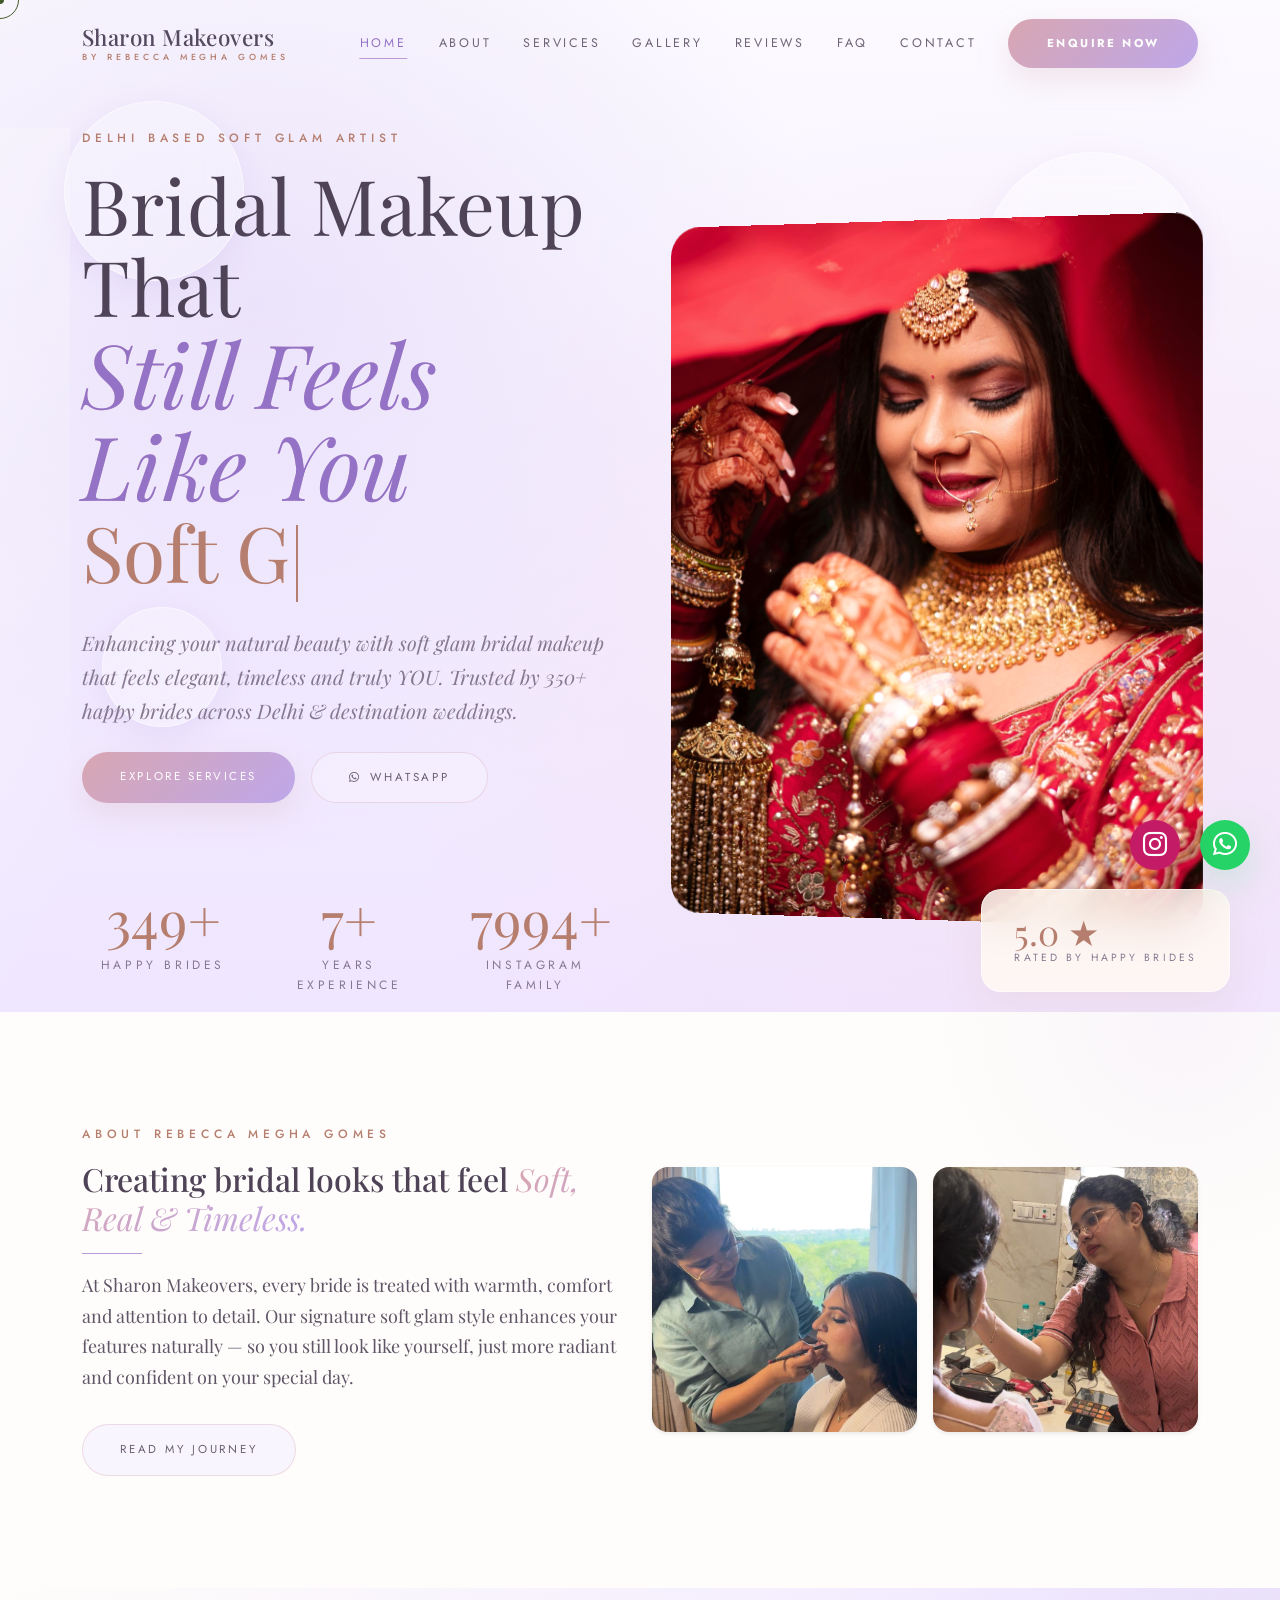
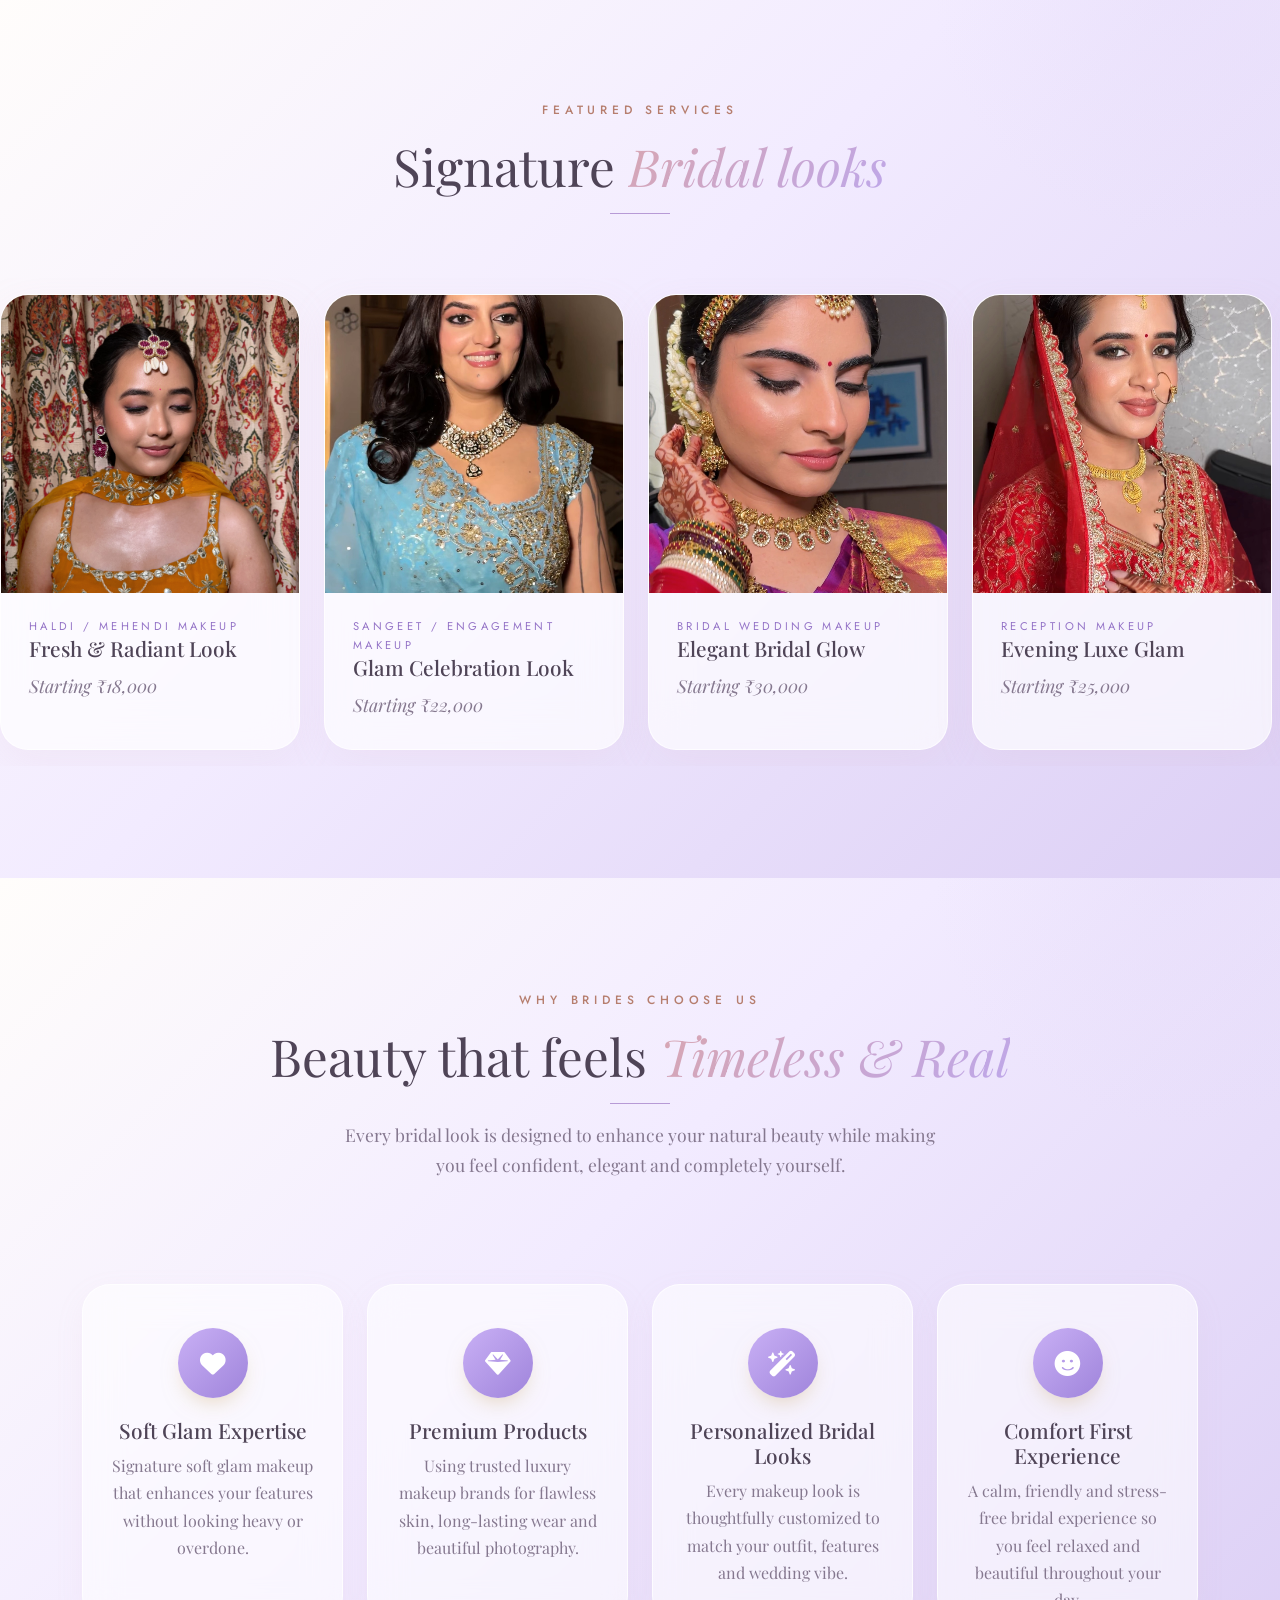
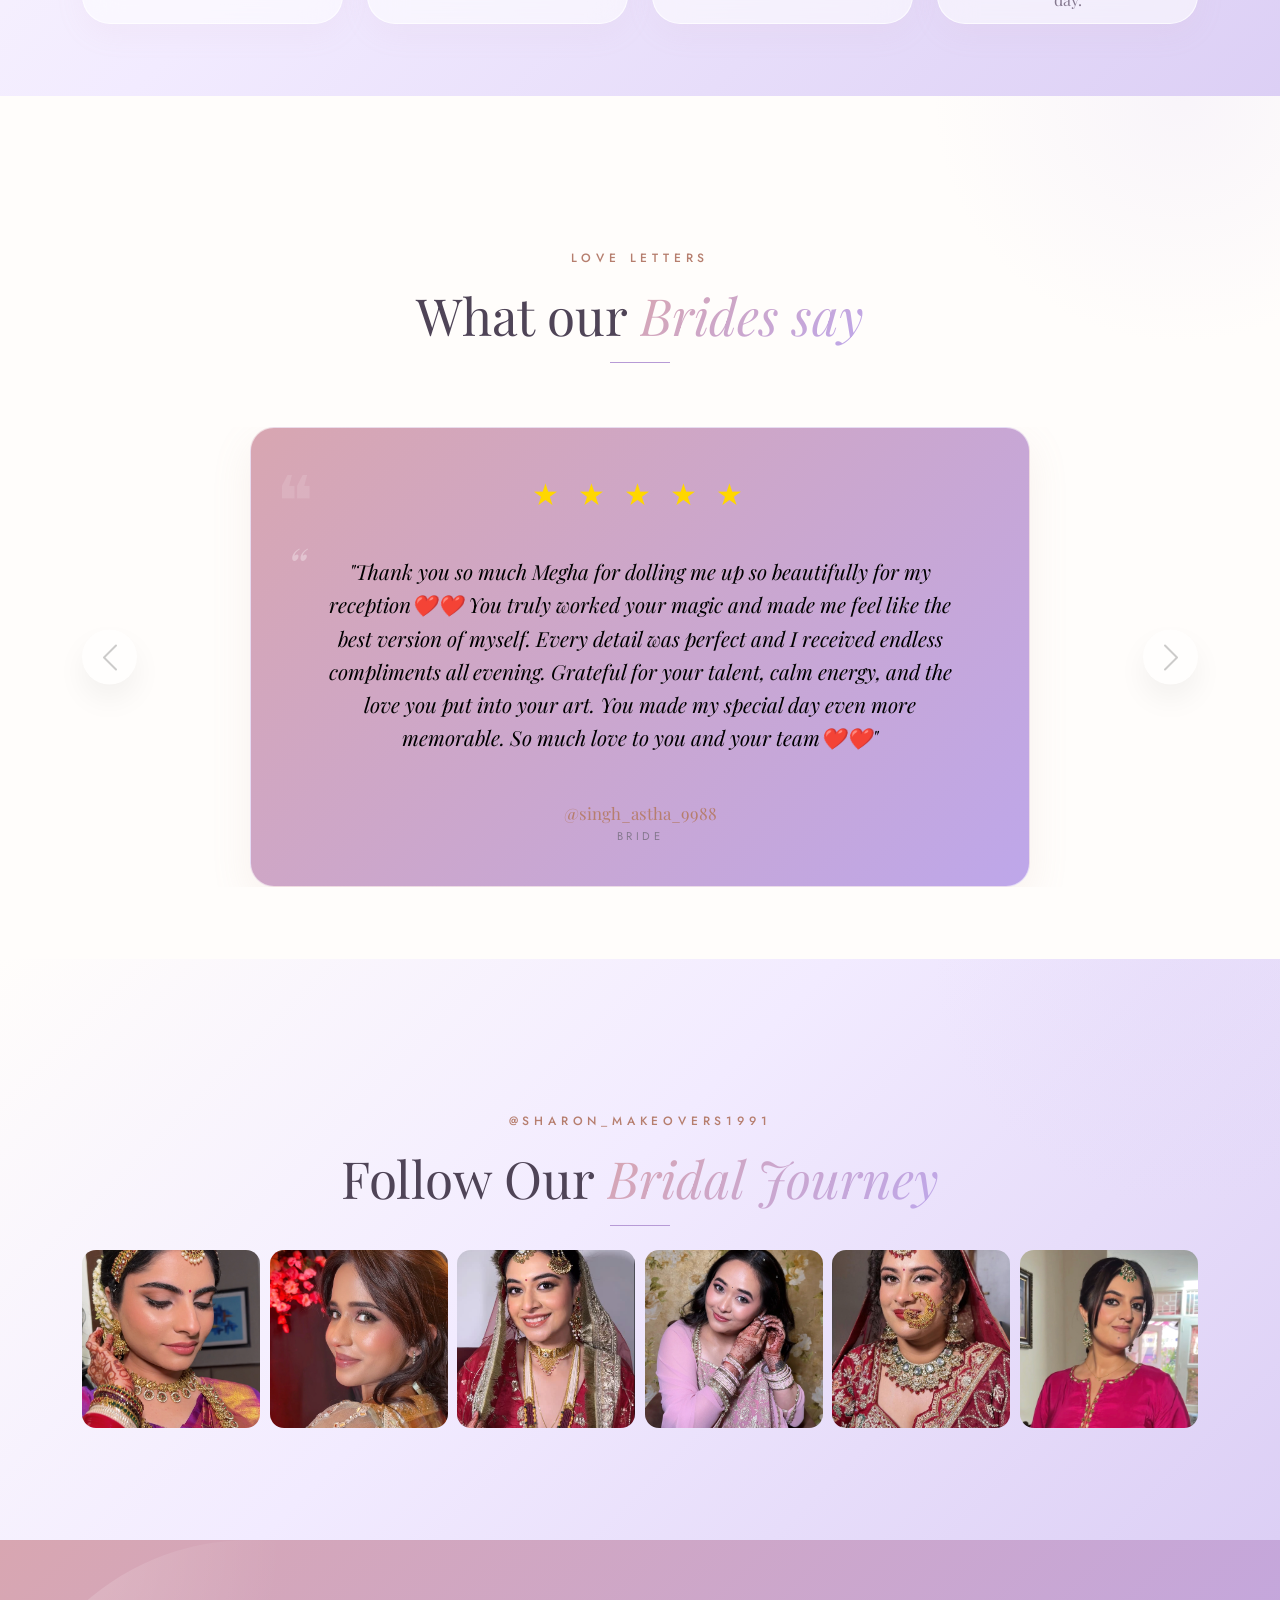
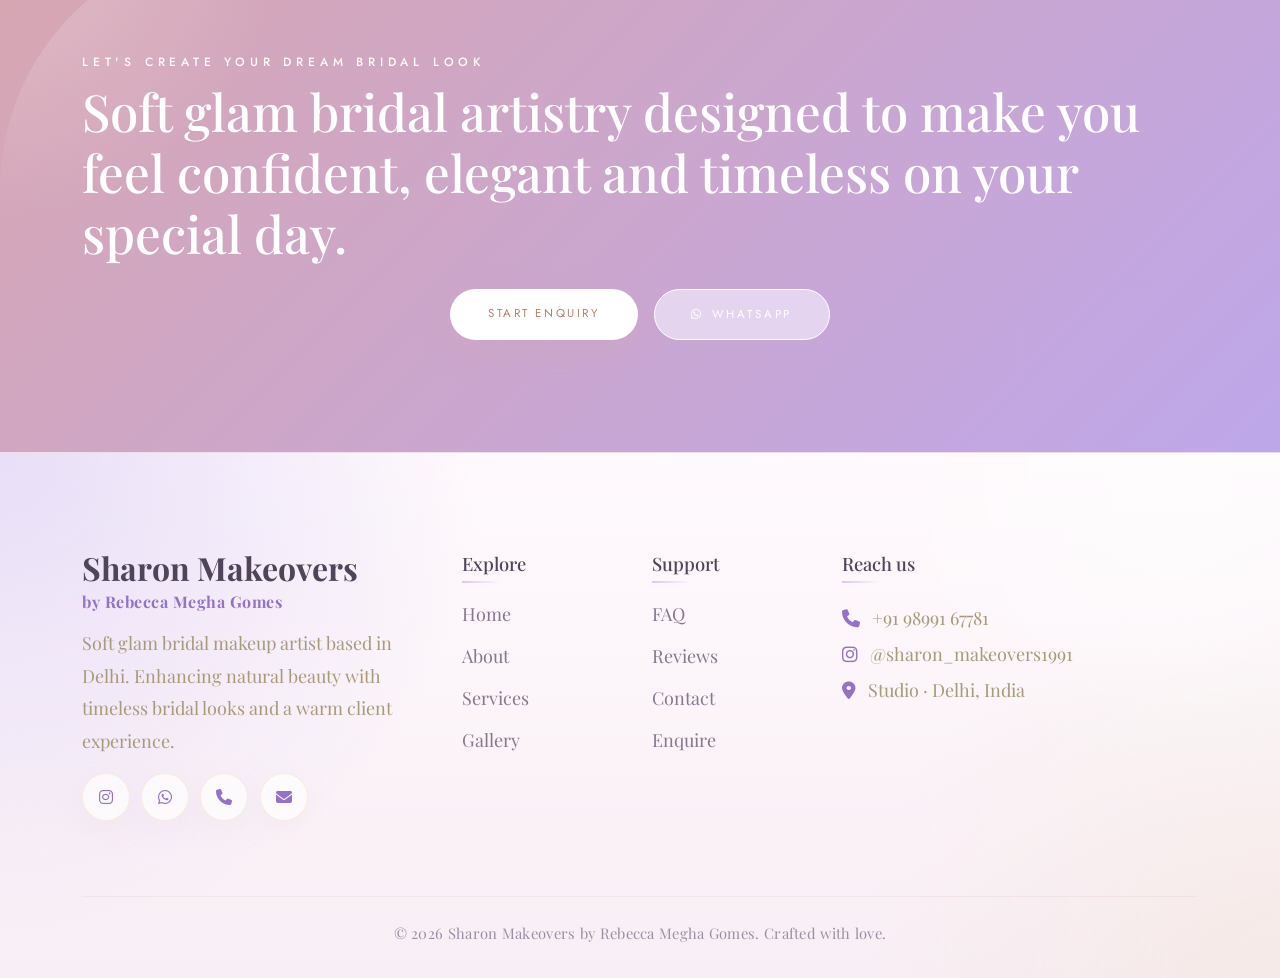
==== commit 22cffca5: "commit4" ====
--- a/index.html
+++ b/index.html
@@ -383,18 +383,21 @@
       <div class="carousel-inner">
         <div class="carousel-item active"><div class="testimonial glass mx-auto " style="max-width:780px">
           <div class="stars">★ ★ ★ ★ ★</div>
-          <p class="quote">"Rebecca made me feel like the most beautiful version of myself. The makeup looked flawless yet so natural. Everyone kept saying I looked glowing, not overdone."</p>
-          <div class="author">Aanya Kapoor</div><div class="role">Mumbai · Bride 2024</div>
+          <p class="quote"><a href="https://www.instagram.com/reel/DK3rnX9SuIX/">"Thank you so much Megha for dolling me up so beautifully for my reception❤️❤️
+          You truly worked your magic and made me feel like the best version of myself. Every detail was perfect and I received endless compliments all evening. Grateful for your talent, calm energy, and the love you put into your art.
+          You made my special day even more memorable.
+          So much love to you and your team❤️❤️"</a></p>
+          <div class="author">@singh_astha_9988</div><div class="role">Bride</div>
         </div></div>
         <div class="carousel-item"><div class="testimonial glass mx-auto" style="max-width:780px">
           <div class="stars">★ ★ ★ ★ ★</div>
-          <p class="quote">"My makeup stayed perfect throughout the wedding and still looked so soft in photos. She truly understands soft glam bridal makeup."</p>
-          <div class="author">Riya Sharma</div><div class="role">Delhi · Engagement</div>
+          <p class="quote"><a href="https://www.instagram.com/reel/DRO8TbPk2TA/">"Rebecca, thank you for making me feel truly beautiful on my big day. Your gentle presence, your patience, and the way you crafted every detail of my look meant more to me than you know. I felt like the best version of myself because of you. Forever grateful. ✨💖"</a></p>
+          <div class="author">ruth_diya</div><div class="role">Bride</div>
         </div></div>
         <div class="carousel-item"><div class="testimonial glass mx-auto" style="max-width:780px">
           <div class="stars">★ ★ ★ ★ ★</div>
-          <p class="quote">"From consultation to final touch-up, the experience felt so warm and comfortable. Highly recommended for brides who want elegant makeup."</p>
-          <div class="author">Meera</div><div class="role">Bangalore · Wedding</div>
+          <p class="quote"><a href="https://www.instagram.com/reel/DSji6lXE9Bi/">"Hi Rebecca, I am truly grateful to you for making my special day even more beautiful. The makeup was absolutely lovely, soft, elegant and exactly how I had envisioned it. You understood my ideas so well and turned my vision into a beautiful reality. I received countless compliments throughout the day, which made me feel so confident and happy. Thank you from the bottom of my heart for your patience, talent and for making me feel like the best version of myself on such an important day. 💖❤️❤️❤️👏👏👏👏"</a></p>
+          <div class="author">shivanitanwar54</div><div class="role">Wedding</div>
         </div></div>
       </div>
       <button class="carousel-control-prev" data-bs-target="#tcar" data-bs-slide="prev"><span class="carousel-control-prev-icon" style="filter:invert(.4)"></span></button>
--- a/CSS/style2.css
+++ b/CSS/style2.css
@@ -1054,3 +1054,97 @@
 }
 
 
+
+
+.carousel-item{
+    position:relative;
+}
+
+
+
+.review-caption{
+    position:absolute;
+    bottom:35px;
+    left:35px;
+    color:#fff;
+    z-index:5;
+}
+
+.testimonial img{
+    width:100%;
+    border-radius:24px;
+    object-fit:cover;
+    box-shadow:
+        0 30px 70px rgba(0,0,0,.15);
+}
+
+.testimonial{
+    position:relative;
+}
+
+.testimonial::before{
+    content:"❝";
+    position:absolute;
+    top:10px;
+    left:25px;
+    font-size:70px;
+    opacity:.12;
+    color:white;
+}
+
+.quote{
+    position:relative;
+    padding:20px;
+}
+
+.quote::before{
+    content:"“";
+    position:absolute;
+    left:-5px;
+    top:-10px;
+    font-size:50px;
+    color:#ffffff55;
+}
+
+.testimonial{
+
+transition:.45s;
+}
+
+.testimonial:hover{
+
+transform:
+translateY(-12px)
+scale(1.02);
+
+box-shadow:
+0 30px 70px rgba(190,167,234,.28);
+}
+
+.glass{
+
+transition:.4s;
+}
+
+.glass:hover{
+
+transform:translateY(-10px);
+
+background:white;
+}
+
+.carousel-control-prev,
+.carousel-control-next{
+
+width:55px;
+height:55px;
+
+top:50%;
+transform:translateY(-50%);
+
+background:white;
+
+border-radius:50%;
+
+box-shadow:0 15px 30px rgba(0,0,0,.1);
+}
--- a/CSS/responsive.css
+++ b/CSS/responsive.css
@@ -22,7 +22,8 @@
   .page-header{padding:8rem 0 3.5rem}
 }
 @media (max-width: 576px){
-  .fab-wa{width:54px;height:54px;font-size:1.4rem;bottom:20px;right:20px}
+  .fab-wa{width:50px;height:50px;font-size:1.4rem;bottom:20px;right:20px}
+  .fab-insta{width:50px;height:50px;font-size:1.4rem;bottom:20px;right:80px}
   .back-top{bottom:20px;left:20px;width:42px;height:42px}
   .btn-luxe,.btn-ghost{padding:.85rem 1.8rem;font-size:.7rem}
   .hero{padding-top:7rem}
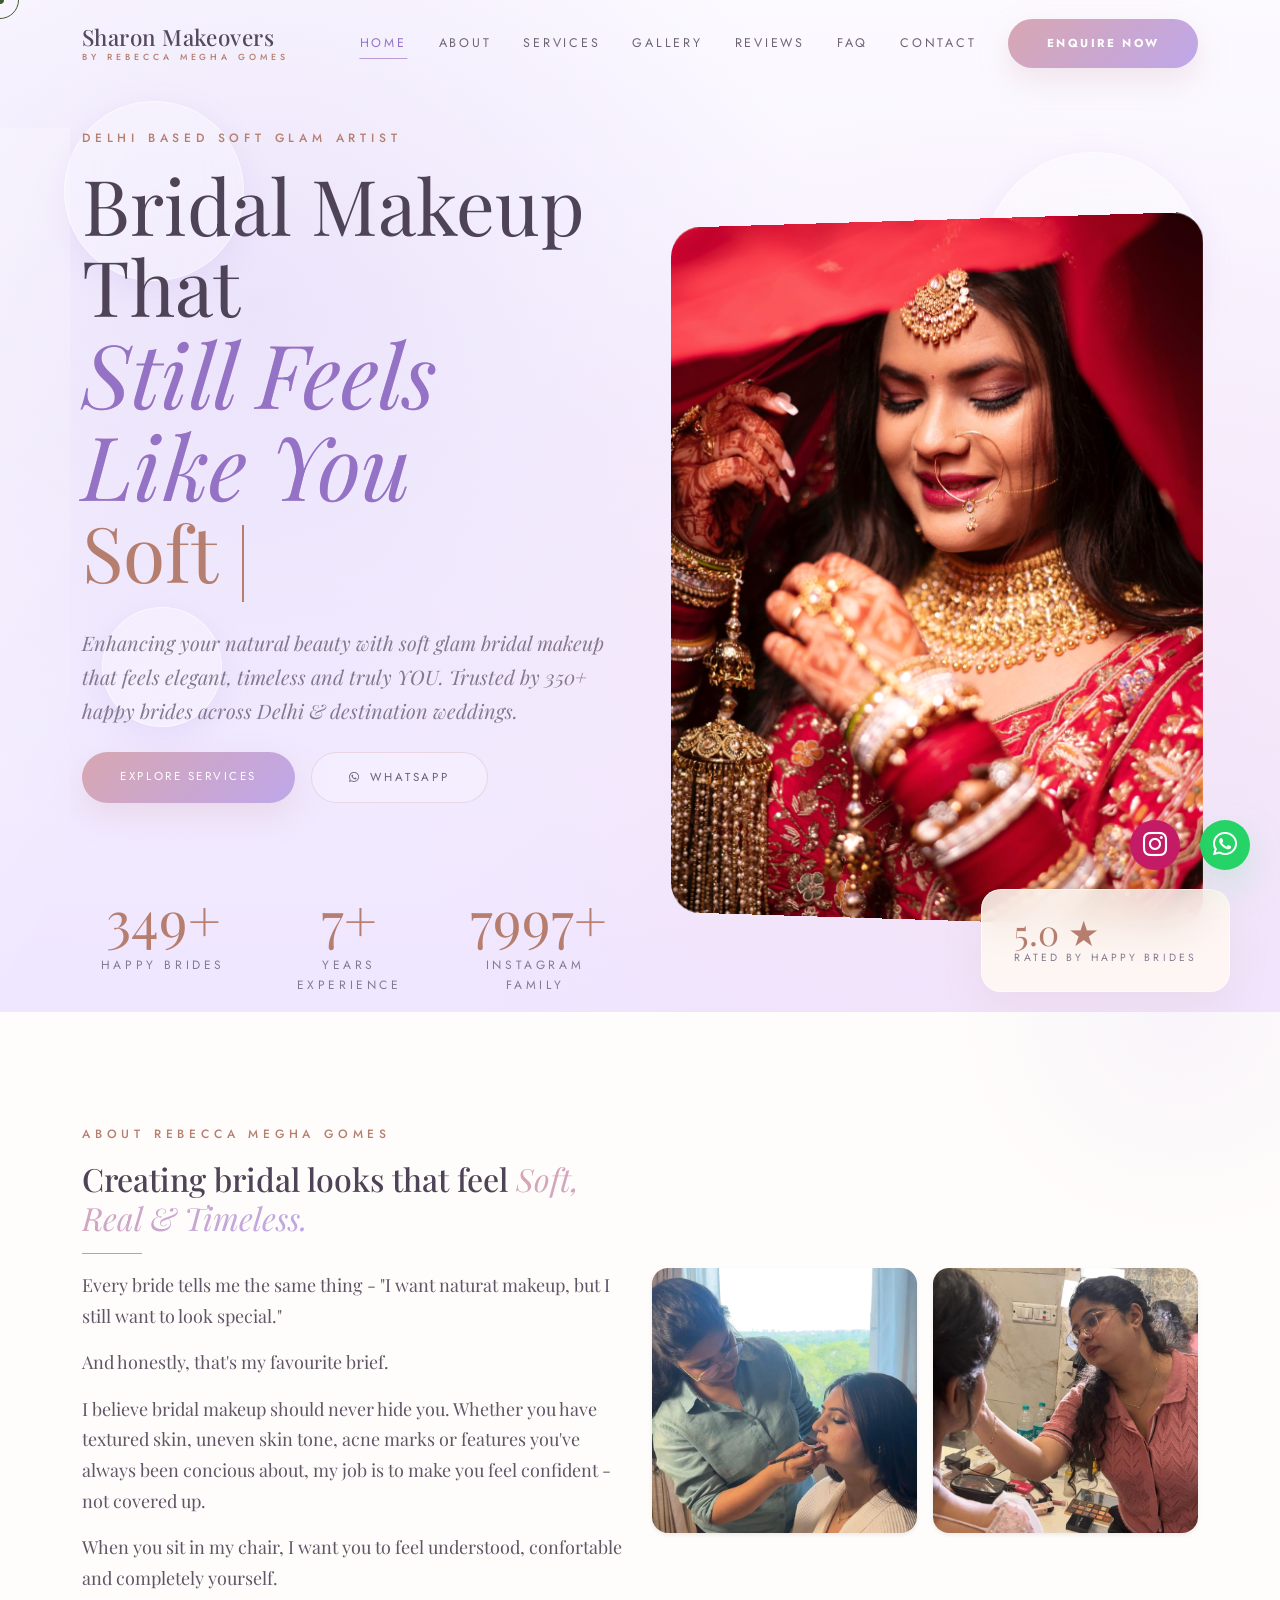
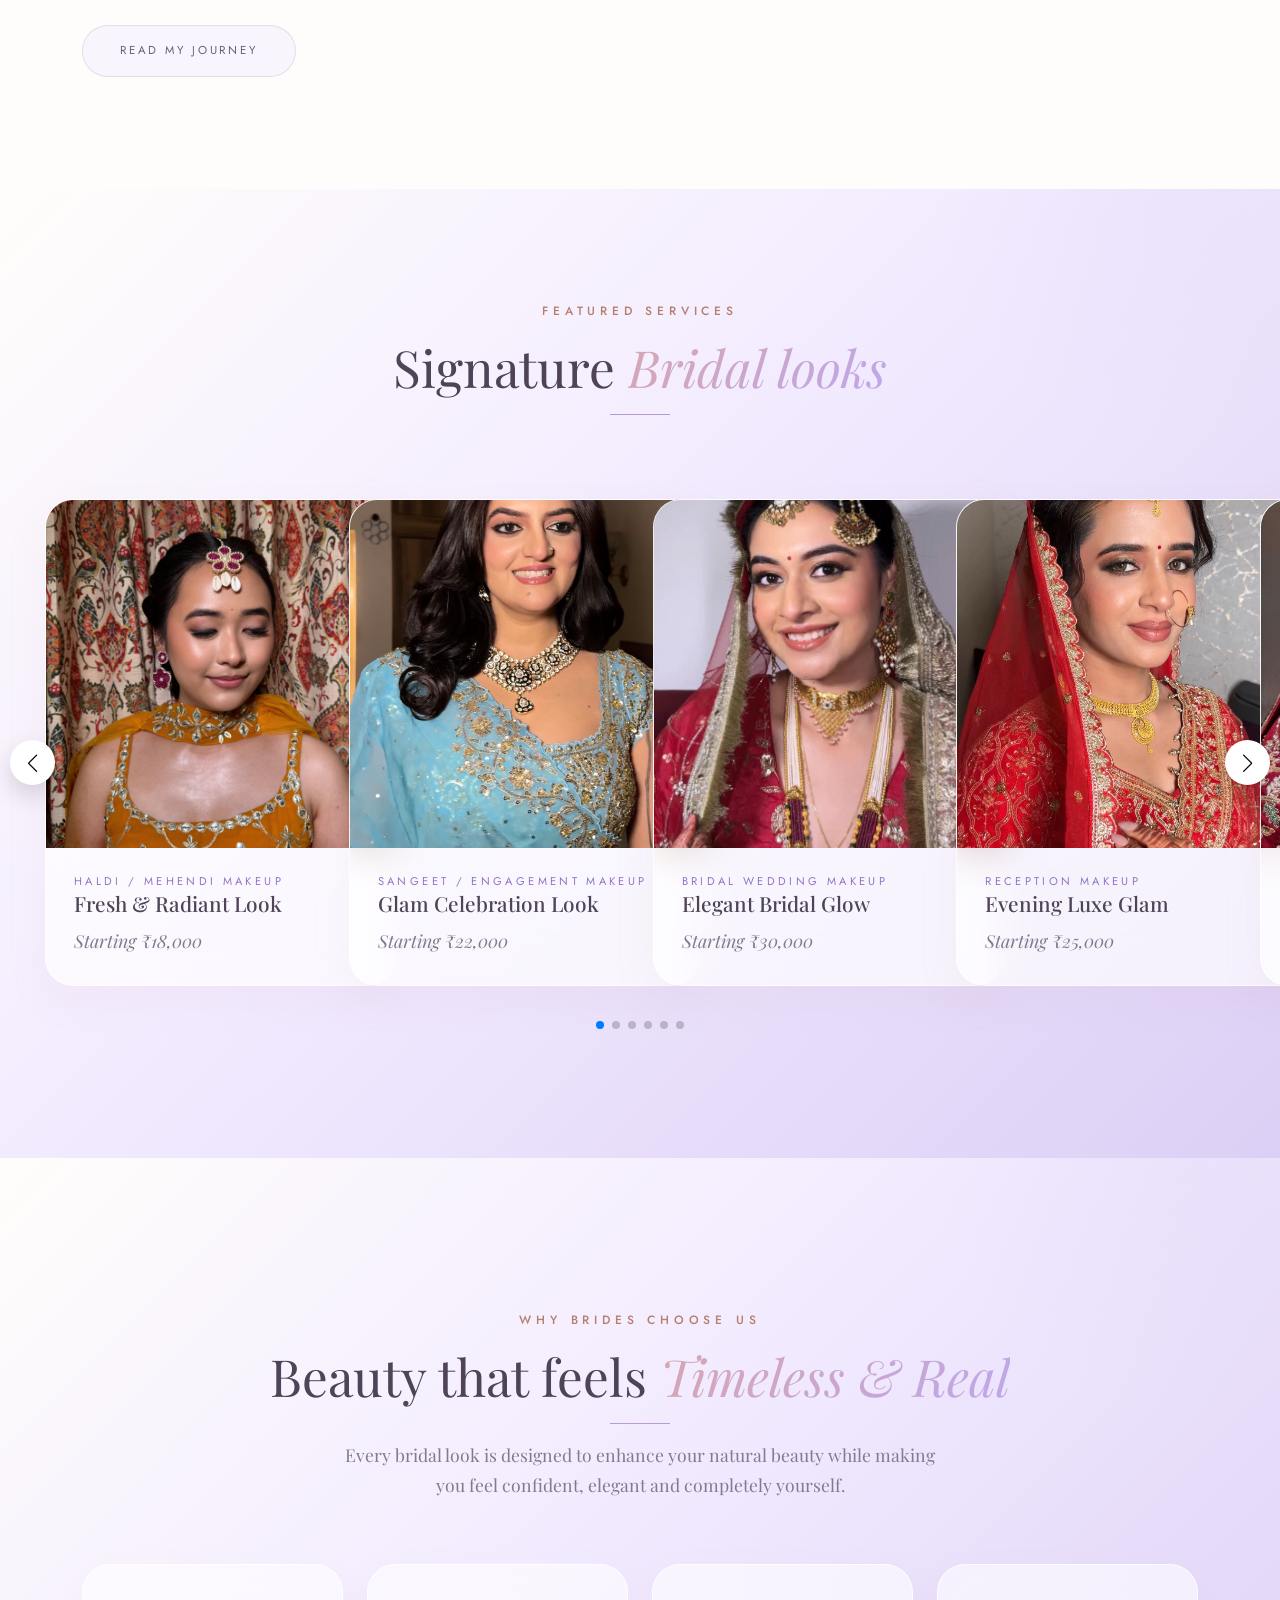
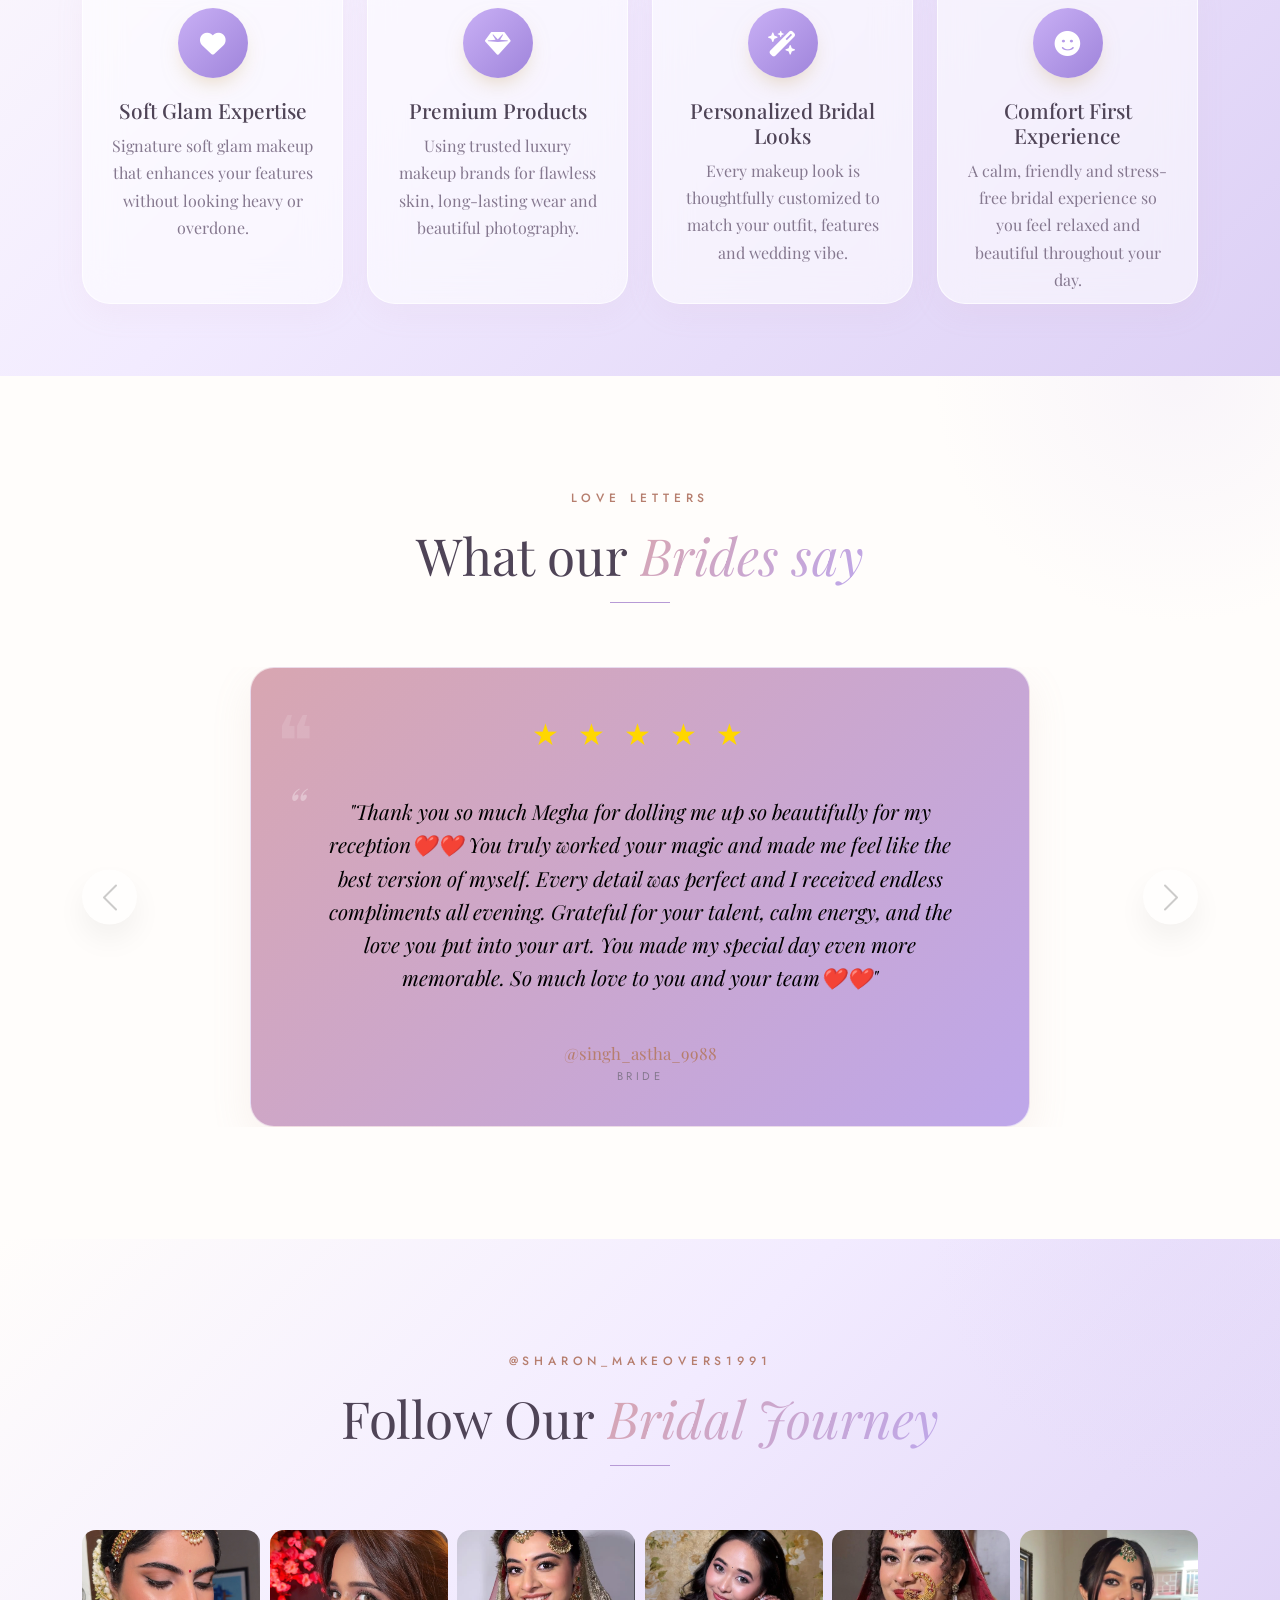
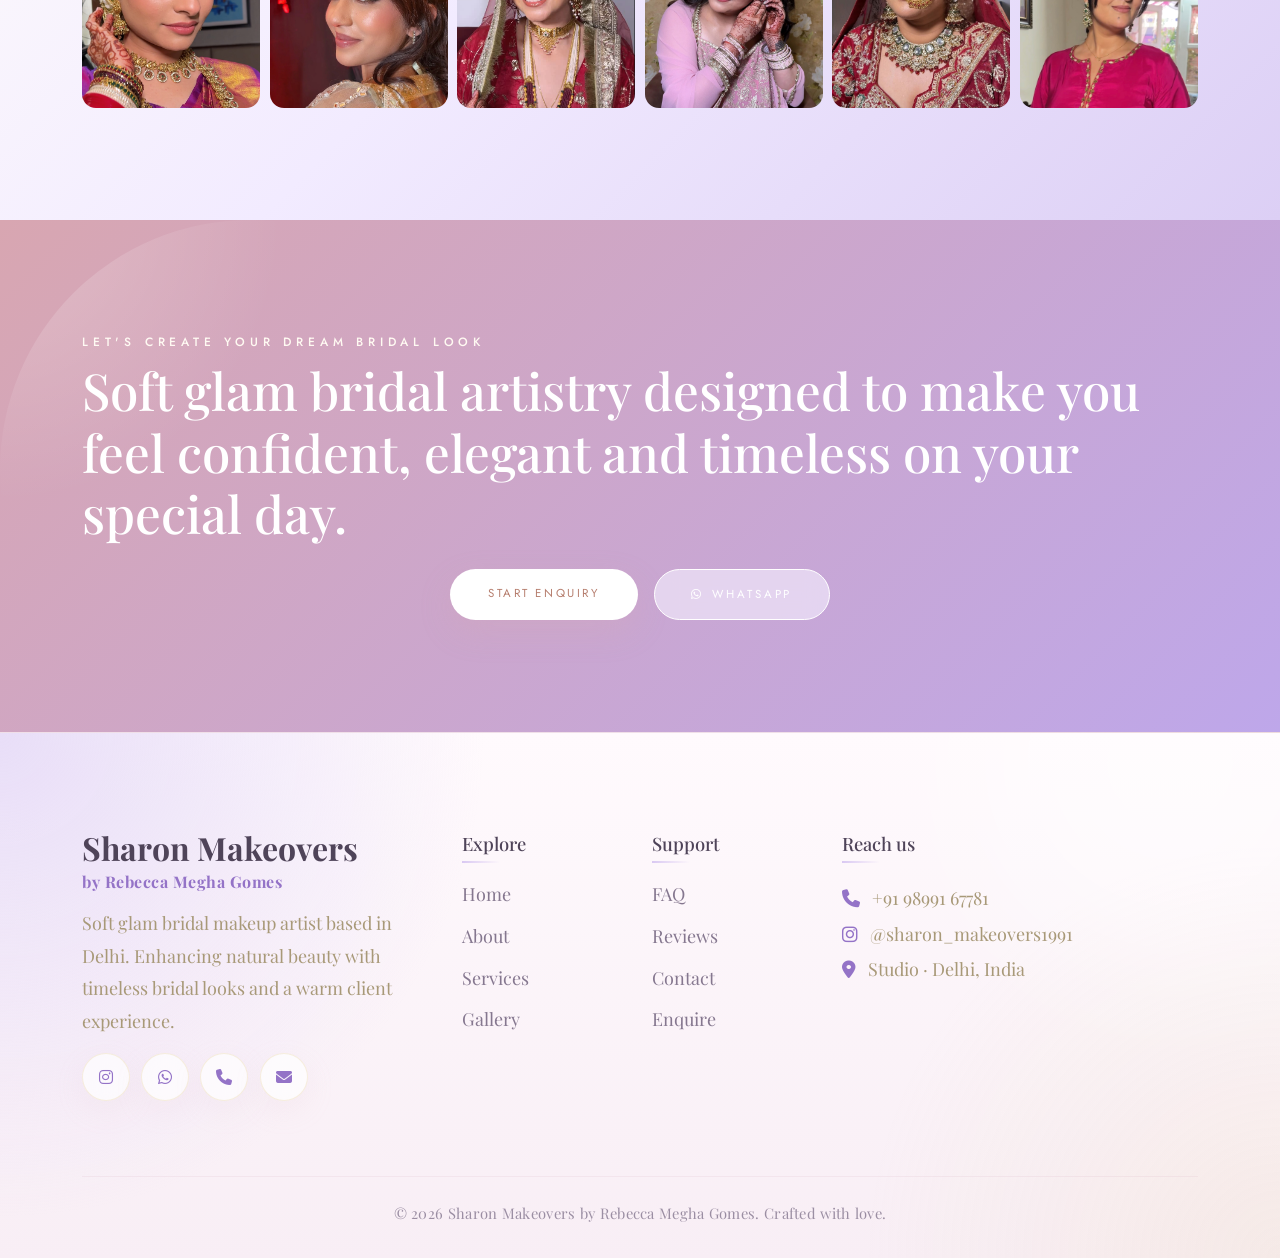
==== commit 6e458d45: "commit5" ====
--- a/index.html
+++ b/index.html
@@ -11,7 +11,45 @@
 <link rel="stylesheet" href="https://cdn.jsdelivr.net/npm/bootstrap@5.3.3/dist/css/bootstrap.min.css">
 <link rel="stylesheet" href="https://cdnjs.cloudflare.com/ajax/libs/font-awesome/6.5.0/css/all.min.css">
 <link rel="stylesheet" href="CSS/style2.css">
+<link
+  rel="stylesheet"
+  href="https://cdn.jsdelivr.net/npm/swiper@11/swiper-bundle.min.css"
+/>
 <link rel="stylesheet" href="CSS/responsive.css">
+<style>
+  .servicesSwiper{
+    padding:20px 45px 60px;
+}
+
+.swiper-slide{
+    height:auto;
+}
+
+.product-card{
+    height:100%;
+}
+
+.swiper-button-next,
+.swiper-button-prev{
+
+    width:45px;
+    height:45px;
+
+    background:#fff;
+    border-radius:50%;
+    box-shadow:0 10px 25px rgba(0,0,0,.15);
+}
+
+.swiper-button-next::after,
+.swiper-button-prev::after{
+    font-size:18px;
+    color:#000;
+}
+
+.swiper-pagination{
+    margin-top:20px;
+}
+</style>
 </head>
 <body>
 
@@ -86,7 +124,11 @@
         <div class="eyebrow">About Rebecca Megha Gomes</div>
         <h2 class="mt-3">Creating bridal looks that feel <span class="display gold-text">Soft, Real & Timeless.</span></h2>
         <span class="divider mx-0"></span>
-        <p class="mt-3">At Sharon Makeovers, every bride is treated with warmth, comfort and attention to detail. Our signature soft glam style enhances your features naturally — so you still look like yourself, just more radiant and confident on your special day.</p>
+        <p class="mt-3">Every bride tells me the same thing - "I want naturat makeup, but I still want to look special."</p>
+        <p class="mt-3">And honestly, that's my favourite brief.</p>
+        <p class="mt-3">I believe bridal makeup should never hide you. Whether you have textured skin, uneven skin tone, acne marks or features you've always been concious about, my job is to make you feel confident - not covered up. </p>
+        <p class="mt-3">When you sit in my chair, I want you to feel understood, confortable and completely yourself.</p>
+
         <a href="about.html" class="btn btn-ghost mt-3">Read My Journey</a>
       </div>
       <div class="col-lg-6 reveal">
@@ -111,11 +153,15 @@
     </div>
   </div>
 
-  <div class="marquee">
-    <div class="marquee-track">
-
-      <!-- Card 1 -->
-      <div class="product-card marquee-card">
+
+
+  <div class="swiper servicesSwiper">
+
+    <div class="swiper-wrapper">
+
+        <!-- Card 1 -->
+        <div class="swiper-slide">
+            <div class="product-card marquee-card">
         <div class="img-wrap">
           <img src="Images\IMG_3155.JPG.jpeg" alt="">
           <!-- Images\IMG_3178.JPG.jpeg -->
@@ -126,9 +172,11 @@
           <div class="price">Starting ₹18,000</div>
         </div>
       </div>
-
-      <!-- Card 2 -->
-      <div class="product-card marquee-card">
+        </div>
+
+        <!-- Card 2 -->
+        <div class="swiper-slide">
+            <div class="product-card marquee-card">
         <div class="img-wrap">
           <img src="Images\IMG_3149.jpg.jpeg" alt="">
         </div>
@@ -138,11 +186,13 @@
           <div class="price">Starting ₹22,000</div>
         </div>
       </div> 
-
-      <!-- Card 3 -->
-      <div class="product-card marquee-card">
+        </div>
+
+        <!-- Card 3 -->
+          <div class="swiper-slide">
+            <div class="product-card marquee-card">
         <div class="img-wrap">
-          <img src="Images\IMG_3178.JPG.jpeg" alt="">
+          <img src="Images\image.png" alt="">
         </div>
         <div class="body">
           <div class="meta">Bridal Wedding Makeup</div>
@@ -150,9 +200,10 @@
           <div class="price">Starting ₹30,000</div>
         </div>
       </div> 
-
-      <!-- Card 4 -->
-      <div class="product-card marquee-card">
+          </div>
+        <!-- Card 4 -->
+         <div class="swiper-slide">
+           <div class="product-card marquee-card">
         <div class="img-wrap">
           <img src="Images\IMG_3182.JPG.jpeg" alt="">
         </div>
@@ -162,9 +213,10 @@
           <div class="price">Starting ₹25,000</div>
         </div>
       </div> 
-
-      <!-- Card 5 -->
-       <div class="product-card marquee-card">
+          </div>
+        <!-- Card 5 -->
+         <div class="swiper-slide">
+          <div class="product-card marquee-card">
         <div class="img-wrap">
           <img src="Images\IMG_3158.JPG.jpeg" alt="">
         </div>
@@ -174,12 +226,12 @@
           <div class="price">Starting ₹18,000</div>
         </div>
       </div> 
-    
-
-      <!-- Card 6 -->
-        <div class="product-card marquee-card">
+          </div>
+        <!-- Card 6 -->
+         <div class="swiper-slide">
+          <div class="product-card marquee-card">
         <div class="img-wrap">
-          <img src="" alt="">
+          <img src="Images/WhatsApp Image 2026-07-14 at 9,33,43 PM-Picsart-AiImageEnhancer.jpeg" alt="">
         </div>
         <div class="body">
           <div class="meta">Groom Makeup</div>
@@ -187,84 +239,21 @@
          <div class="price">Starting ₹7,000</div>
         </div>
       </div> 
-
-      <!-- Repeat for smooth marquee -->
-
-      <!-- Card 1 -->
-      <div class="product-card marquee-card">
-        <div class="img-wrap">
-          <img src="Images\IMG_3155.JPG.jpeg" alt="">
-        </div>
-        <div class="body">
-          <div class="meta">Haldi / Mehendi Makeup</div>
-          <h5>Fresh & Radiant Look</h5>
-          <div class="price">Starting ₹18,000</div>
-        </div>
-      </div>
-
-      <!-- Card 2 -->
-      <div class="product-card marquee-card">
-        <div class="img-wrap">
-          <img src="Images\IMG_3149.jpg.jpeg" alt="">
-        </div>
-        <div class="body">
-          <div class="meta">Sangeet / Engagement Makeup</div>
-          <h5>Glam Celebration Look</h5>
-          <div class="price">Starting ₹22,000</div>
-        </div>
-      </div> 
-
-      <!-- Card 3 -->
-      <div class="product-card marquee-card">
-        <div class="img-wrap">
-          <img src="Images\IMG_3178.JPG.jpeg" alt="">
-        </div>
-        <div class="body">
-          <div class="meta">Bridal Wedding Makeup</div>
-          <h5>Elegant Bridal Glow</h5>
-          <div class="price">Starting ₹30,000</div>
-        </div>
-      </div> 
-
-      <!-- Card 4 -->
-      <div class="product-card marquee-card">
-        <div class="img-wrap">
-          <img src="Images\IMG_3182.JPG.jpeg" alt="">
-        </div>
-        <div class="body">
-          <div class="meta">Reception Makeup</div>
-          <h5>Evening Luxe Glam</h5>
-          <div class="price">Starting ₹25,000</div>
-        </div>
-      </div> 
-
-      <!-- Card 5 -->
-         <div class="product-card marquee-card">
-        <div class="img-wrap">
-          <img src="Images\IMG_3158.JPG.jpeg" alt="">
-        </div>
-        <div class="body">
-          <div class="meta">Bridal Touch-up</div>
-          <h5>Stay Fresh All Day</h5>
-          <div class="price">Starting ₹18,000</div>
-        </div>
-      </div> 
-      
-
-      <!-- Card 6 -->
-    <div class="product-card marquee-card">
-        <div class="img-wrap">
-          <img src="" alt="">
-        </div>
-        <div class="body">
-          <div class="meta">Groom Makeup</div>
-          <h5>Natural Groom Styling</h5>
-          <div class="price">Starting ₹7,000</div>
-        </div>
-      </div> 
-
-    </div>
-  </div>
+          </div>
+
+    </div>
+
+    <!-- Navigation -->
+    <div class="swiper-button-next"></div>
+    <div class="swiper-button-prev"></div>
+
+    <!-- Pagination -->
+    <div class="swiper-pagination"></div>
+
+</div>
+
+
+
 </section>
 
 <!-- Categories -->
@@ -475,6 +464,52 @@
 <button class="back-top" aria-label="Top"><i class="fa-solid fa-arrow-up"></i></button>
 
 <script src="https://cdn.jsdelivr.net/npm/bootstrap@5.3.3/dist/js/bootstrap.bundle.min.js"></script>
+<script src="https://cdn.jsdelivr.net/npm/swiper@11/swiper-bundle.min.js"></script>
 <script src="JS/main.js"></script>
+<script>
+  const swiper = new Swiper(".servicesSwiper", {
+
+    loop: true,
+
+    spaceBetween: 25,
+
+    slidesPerView: 1,
+    autoplay: {
+    delay: 3000,
+    pauseOnMouseEnter: true,
+},
+
+    navigation: {
+        nextEl: ".swiper-button-next",
+        prevEl: ".swiper-button-prev",
+    },
+
+    pagination: {
+        el: ".swiper-pagination",
+        clickable: true,
+    },
+
+    breakpoints: {
+
+        576: {
+            slidesPerView: 1,
+        },
+
+        768: {
+            slidesPerView: 2,
+        },
+
+        992: {
+            slidesPerView: 3,
+        },
+
+        1200: {
+            slidesPerView: 4,
+        }
+
+    }
+
+});
+</script>
 </body>
 </html>
--- a/CSS/style2.css
+++ b/CSS/style2.css
@@ -425,7 +425,7 @@
 .marquee{overflow:hidden;position:relative;padding:1rem 0}
 .marquee-track{display:flex;gap:1.5rem;width:max-content;animation:scroll-x 40s linear infinite}
 .marquee:hover .marquee-track{animation-play-state:paused}
-.marquee-card{width:300px;flex-shrink:0}
+.marquee-card{width:350px;flex-shrink:0}
 @keyframes scroll-x{to{transform:translateX(-50%)}}
 
 /* ---------- Categories ---------- */
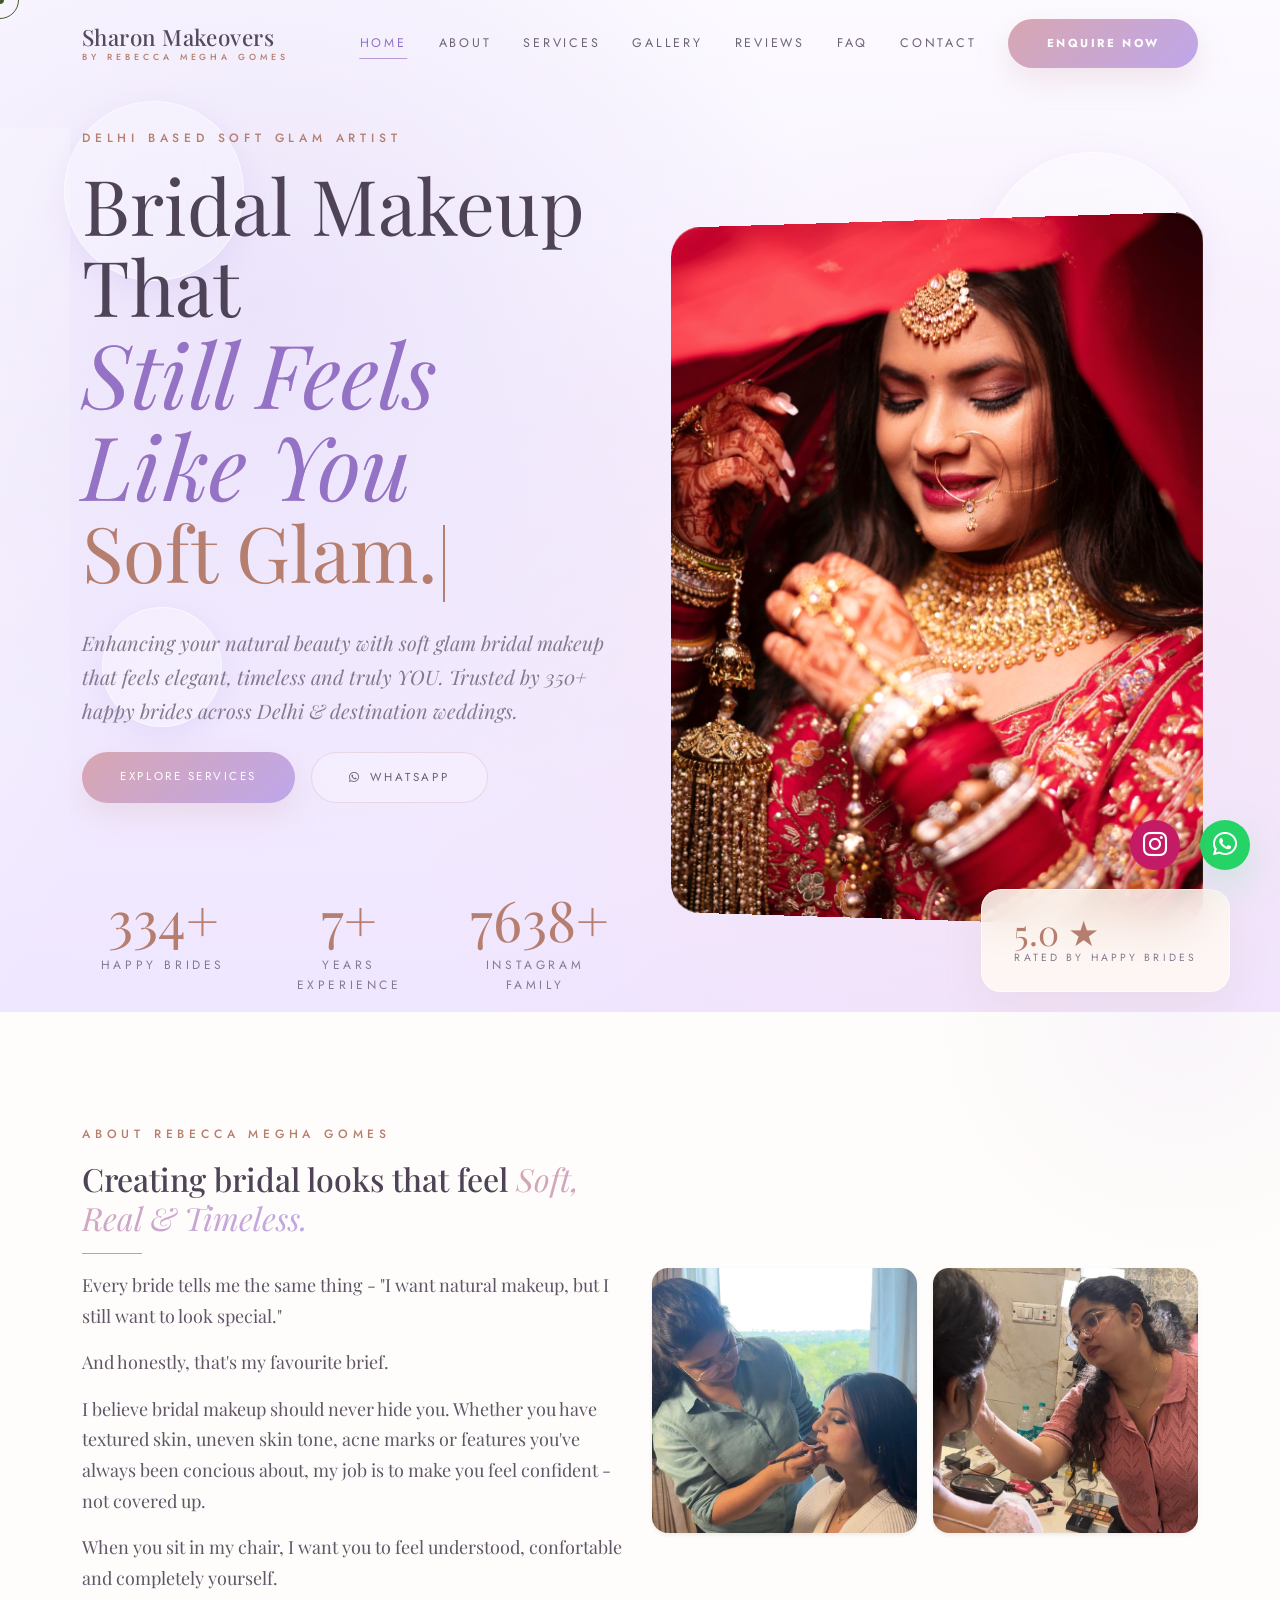
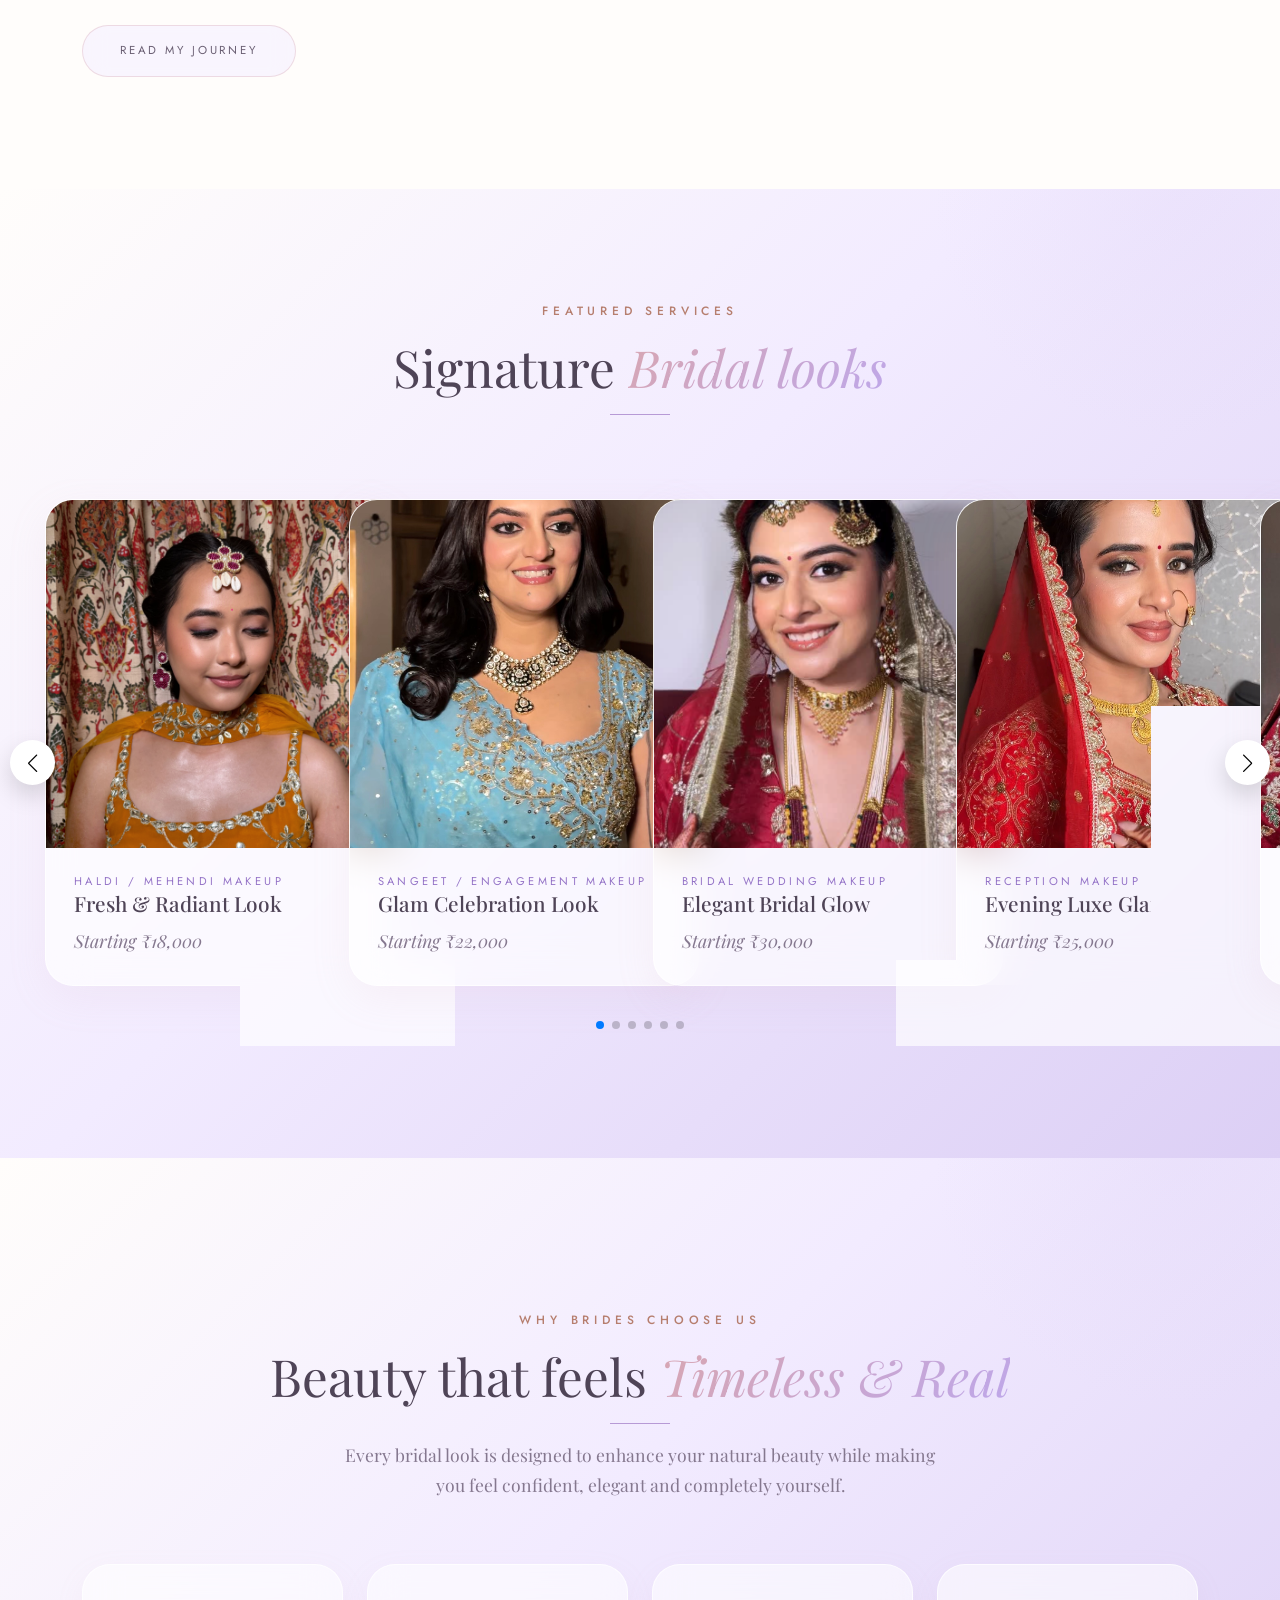
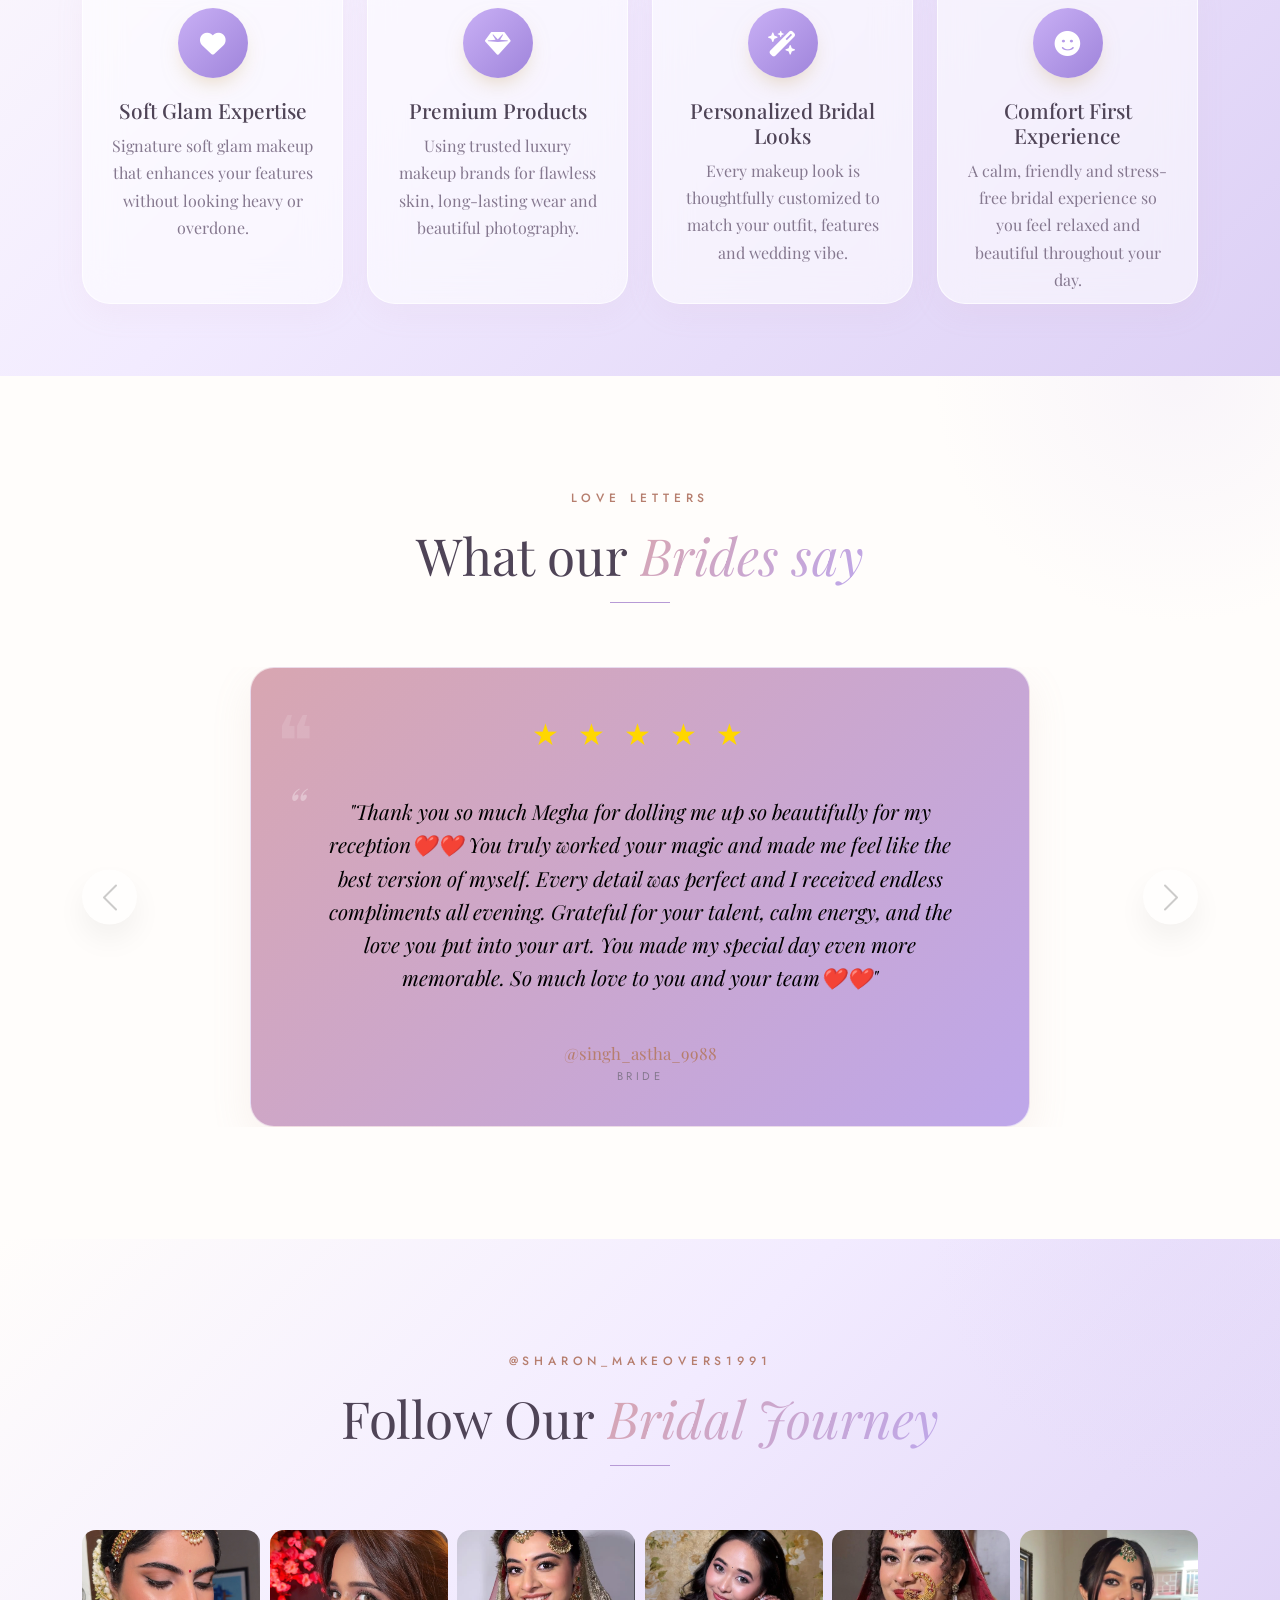
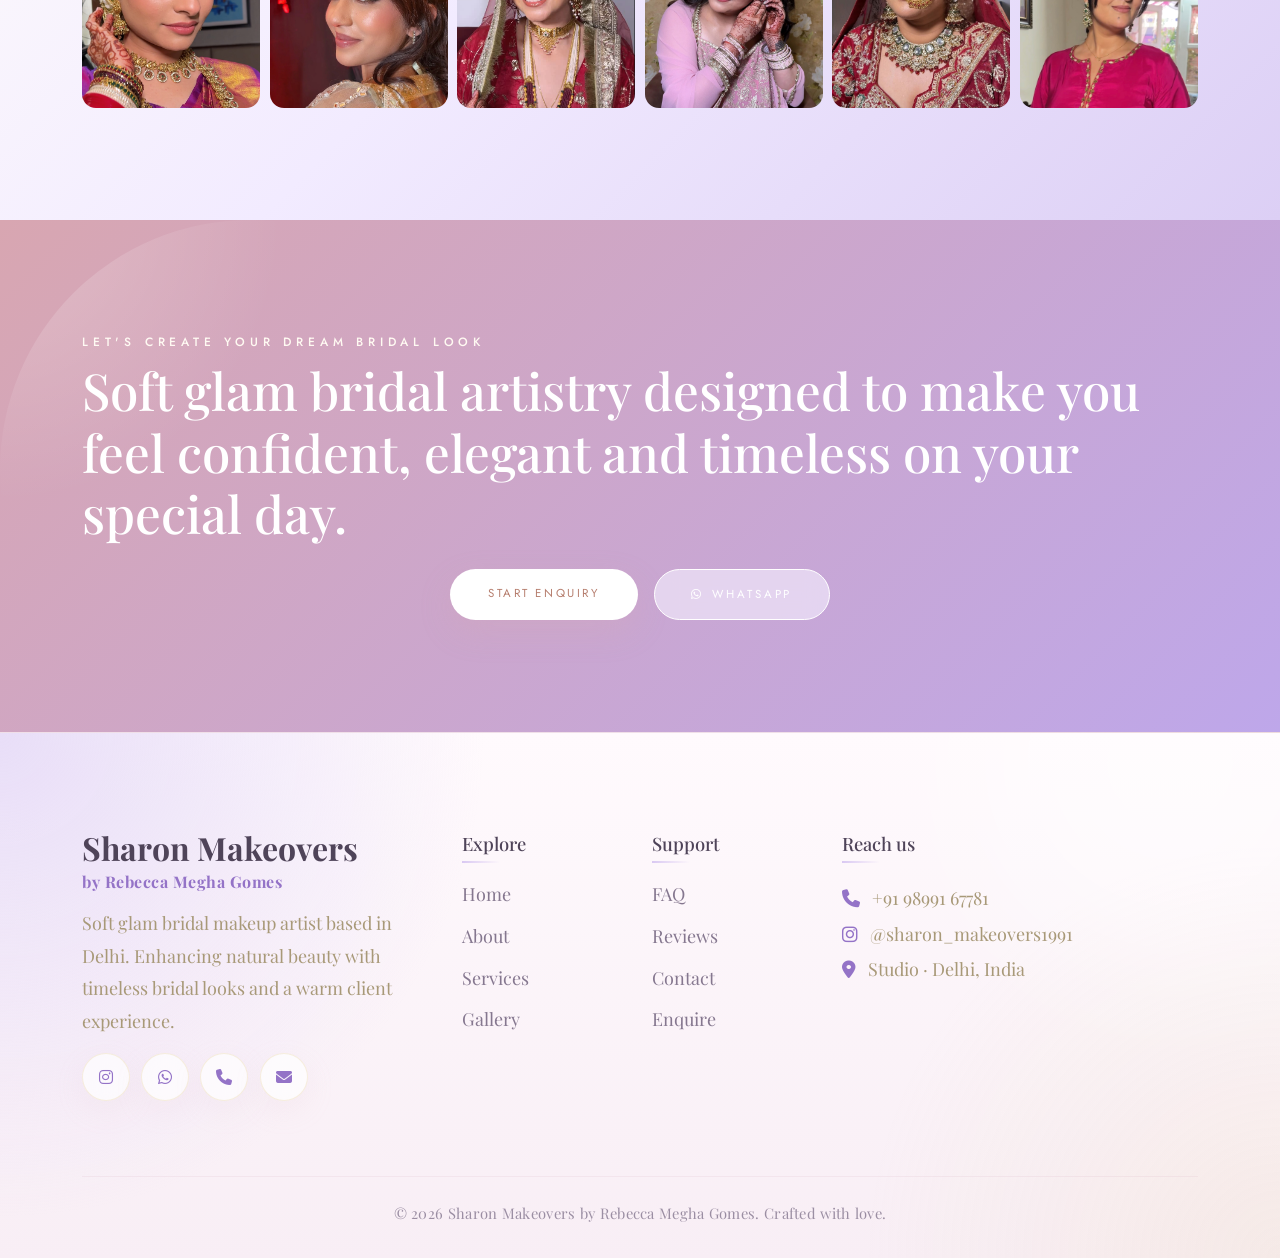
==== commit 50c40929: "commit7" ====
--- a/index.html
+++ b/index.html
@@ -124,7 +124,7 @@
         <div class="eyebrow">About Rebecca Megha Gomes</div>
         <h2 class="mt-3">Creating bridal looks that feel <span class="display gold-text">Soft, Real & Timeless.</span></h2>
         <span class="divider mx-0"></span>
-        <p class="mt-3">Every bride tells me the same thing - "I want naturat makeup, but I still want to look special."</p>
+        <p class="mt-3">Every bride tells me the same thing - "I want natural makeup, but I still want to look special."</p>
         <p class="mt-3">And honestly, that's my favourite brief.</p>
         <p class="mt-3">I believe bridal makeup should never hide you. Whether you have textured skin, uneven skin tone, acne marks or features you've always been concious about, my job is to make you feel confident - not covered up. </p>
         <p class="mt-3">When you sit in my chair, I want you to feel understood, confortable and completely yourself.</p>
--- a/CSS/style2.css
+++ b/CSS/style2.css
@@ -1051,7 +1051,22 @@
     .about-img{
         height: 300px; /* Adjust as needed */
     }
-}
+    .testimonial .quote{font-family:'Playfair Display',serif;font-style:italic;font-size:12px;color:black;line-height:1.6;margin-bottom:1.5rem}
+
+     .quote-block{
+  text-align:center;padding:2rem 2rem;max-width:800px;margin:0 auto;
+  font-family:'Cormorant Garamond',serif;font-style:italic;font-size:12px;
+  color:var(--ink);position:relative;
+}
+/*
+.quote-block::before{
+  content:'"';position:absolute;top:-2rem;left:50%;transform:translateX(-50%);
+  font-size:12px;color:var(--gold-light);font-family:Georgia,serif;line-height:1;
+}
+.quote-block cite{display:block;margin-top:1.5rem;font-size:.9rem;letter-spacing:.3em;text-transform:uppercase;color:var(--rose-dark);font-style:normal;font-family:'Jost',sans-serif}
+
+ */
+ }
 
 
 
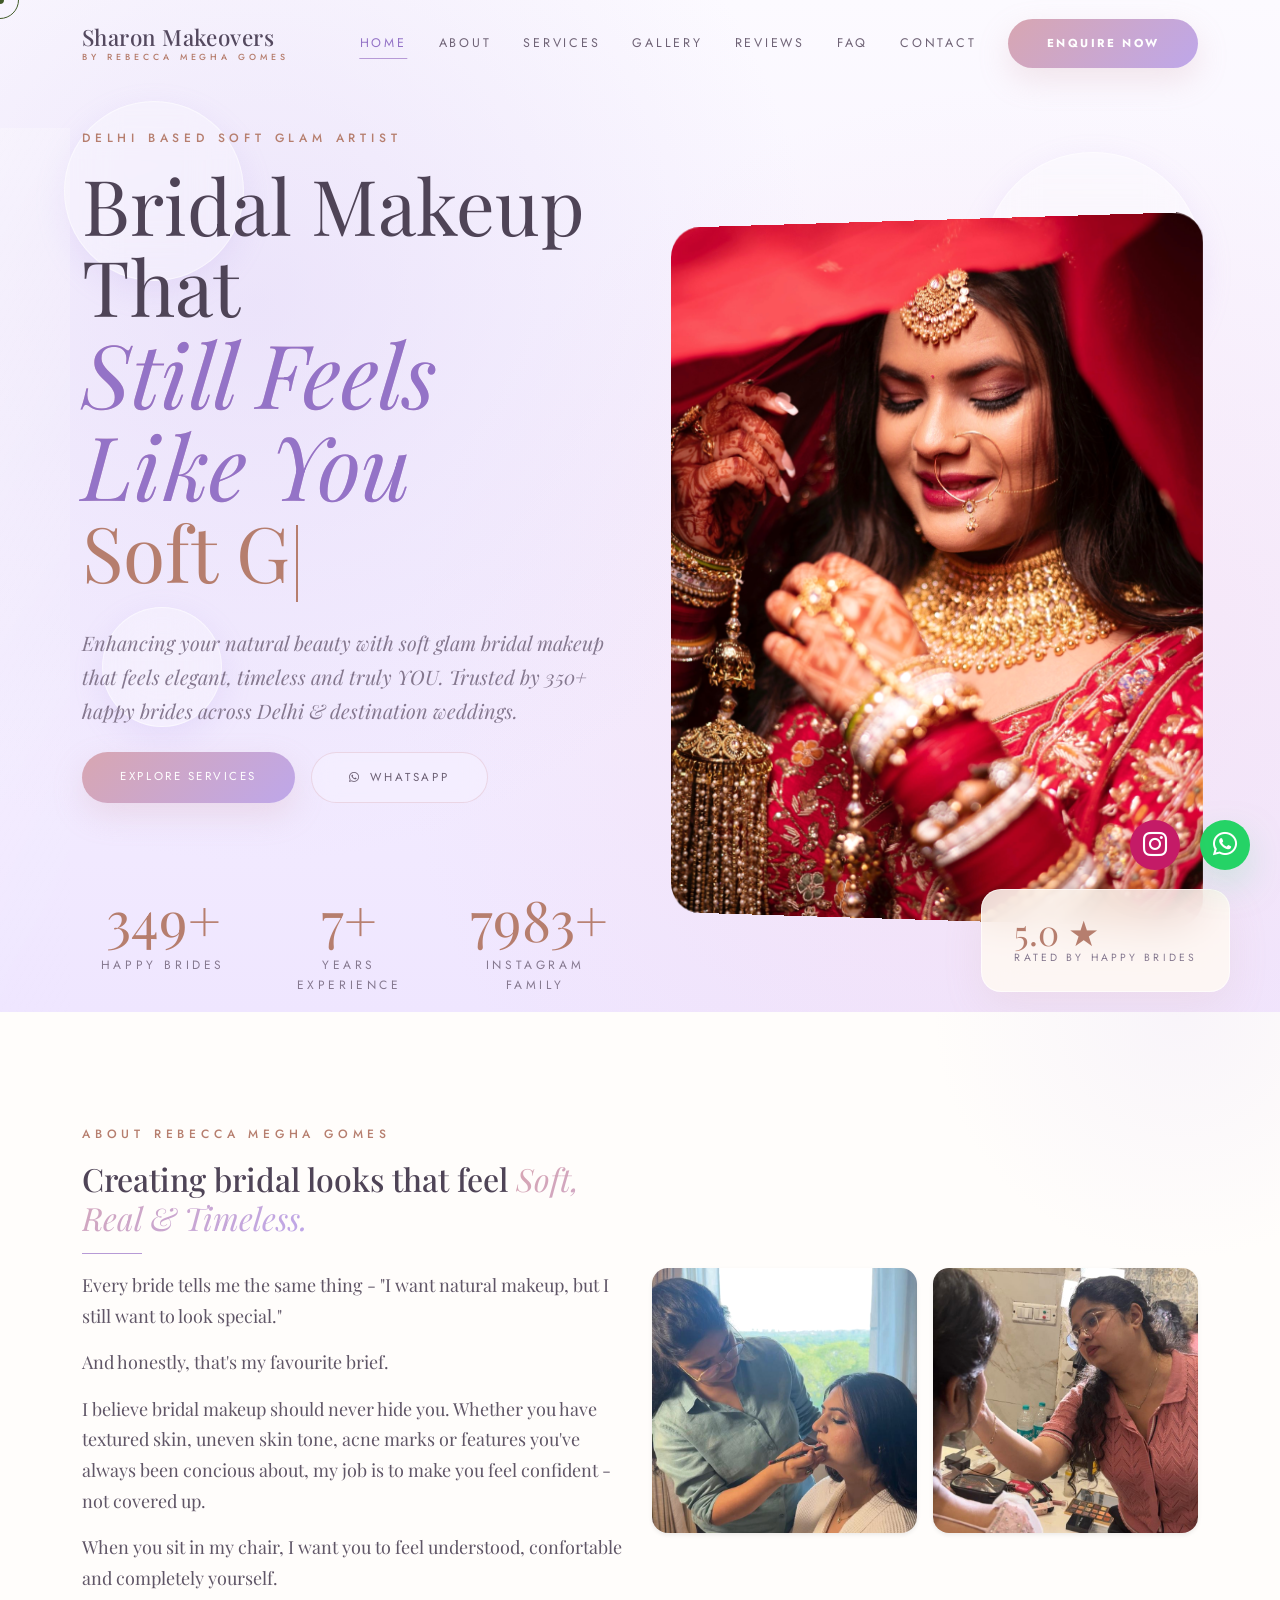
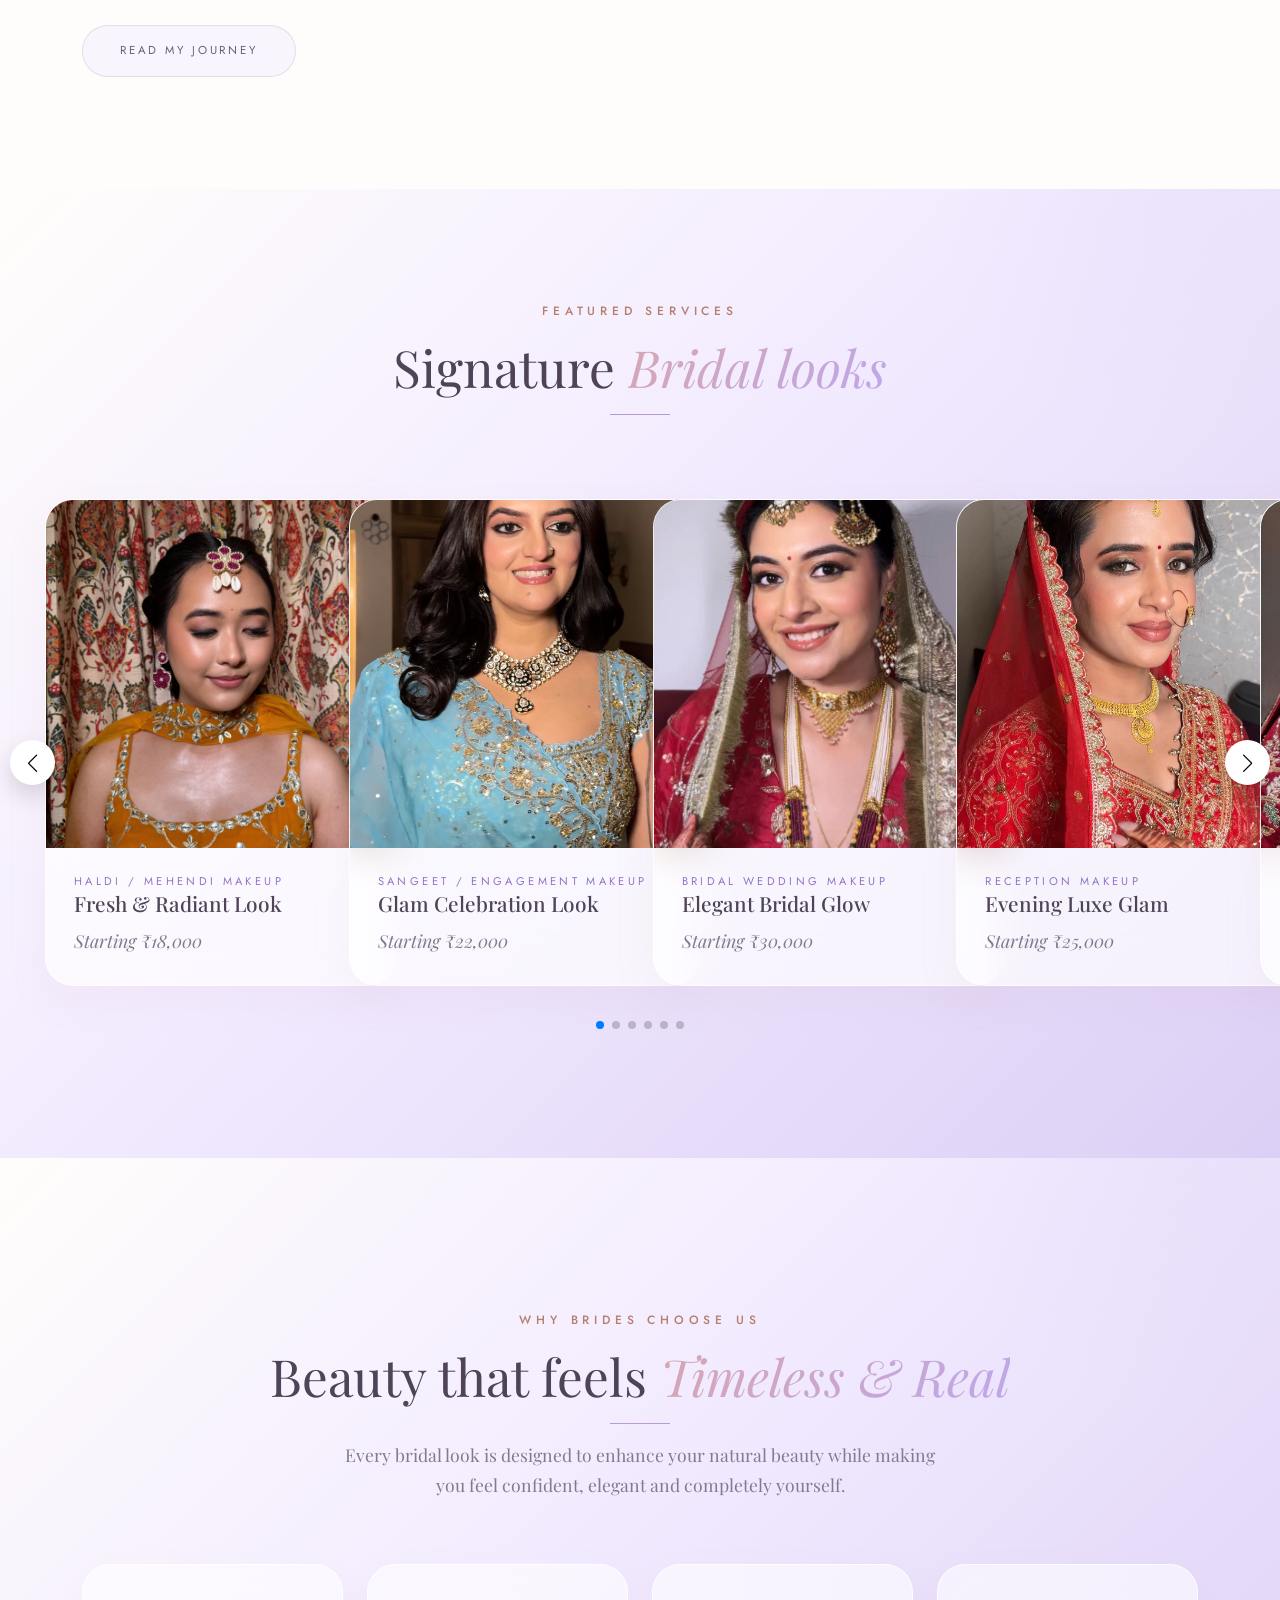
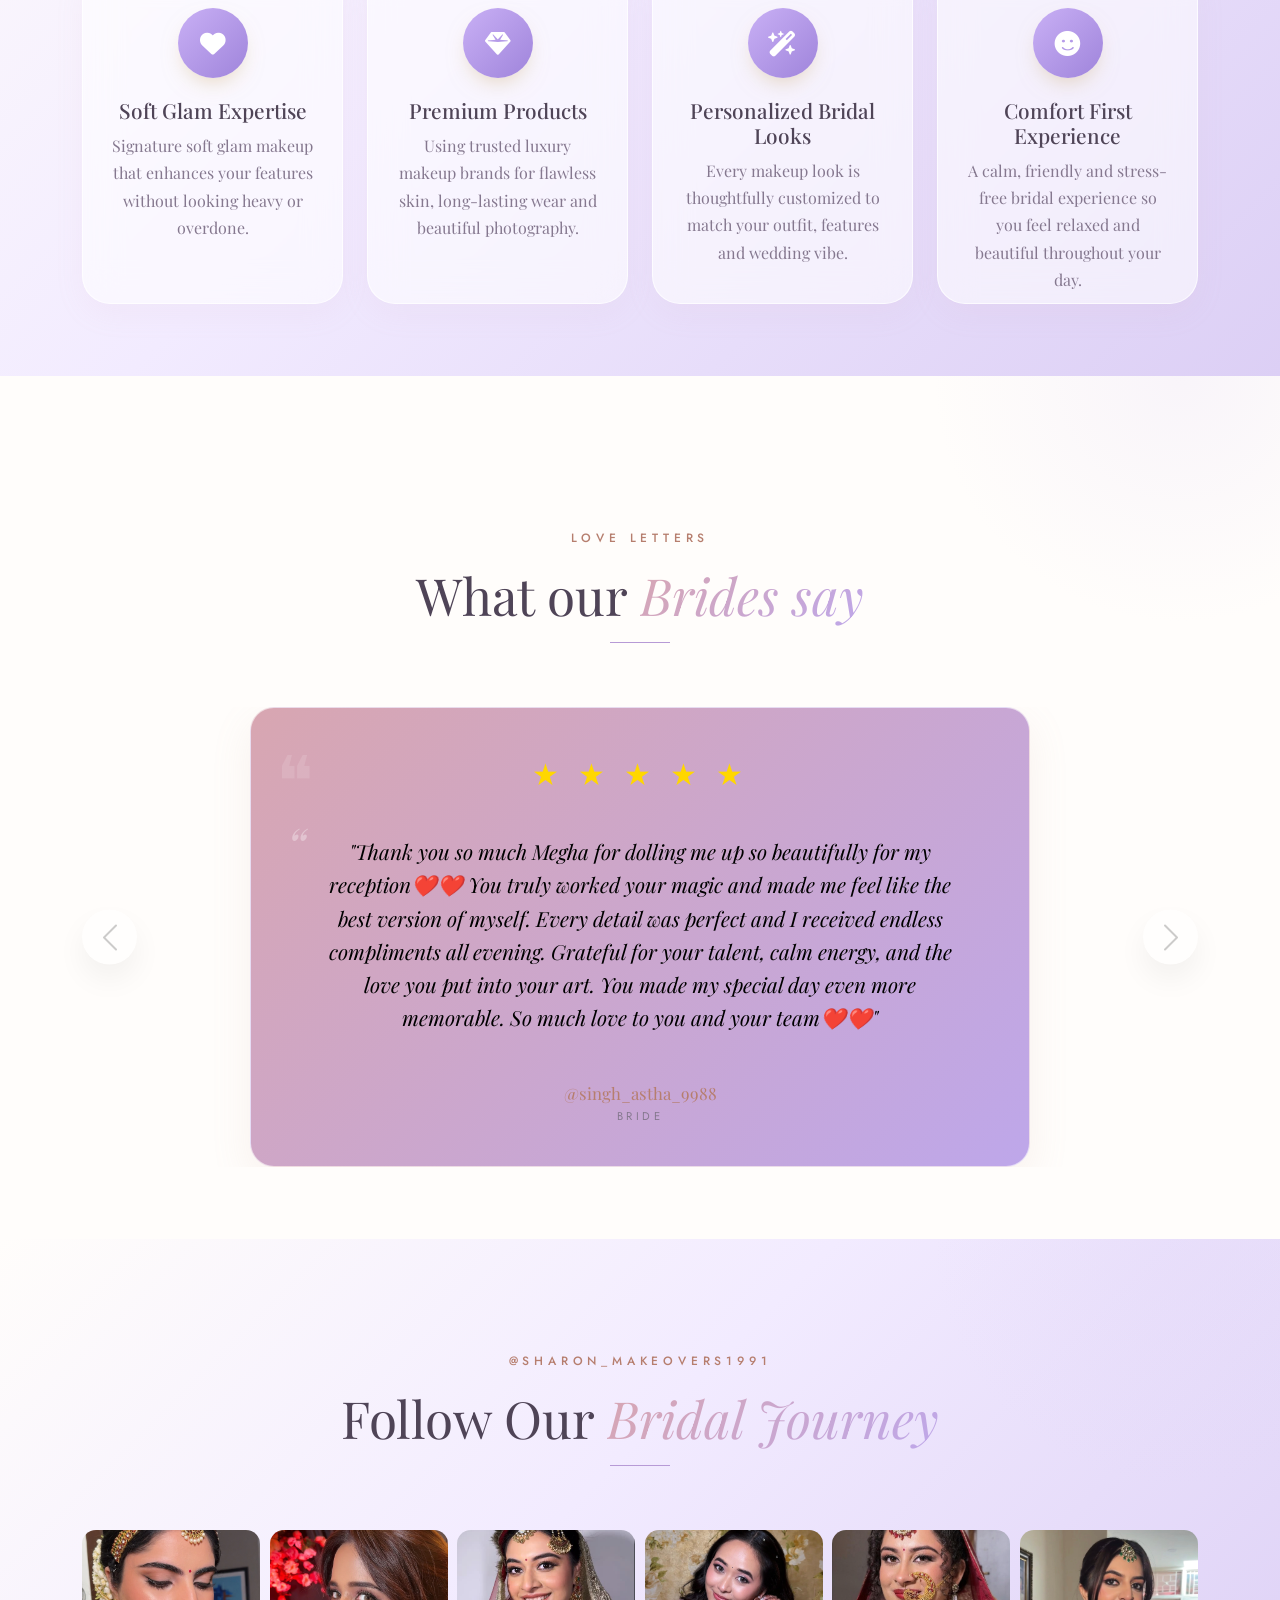
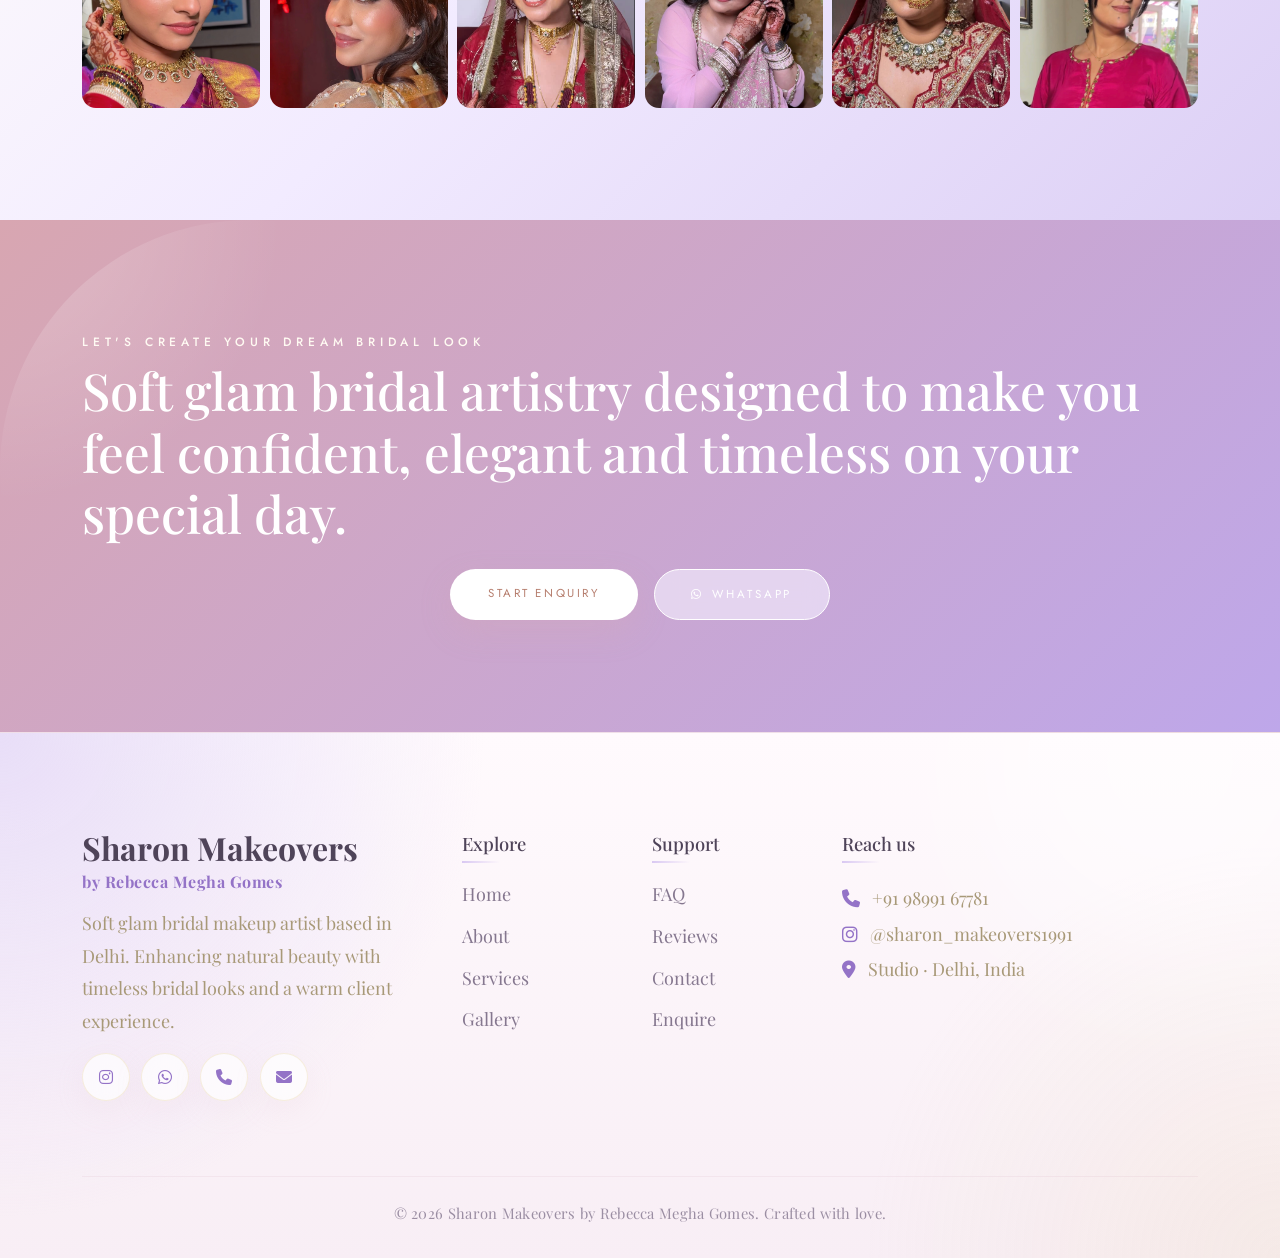
==== commit 77ac6c52: "commit10" ====
--- a/index.html
+++ b/index.html
@@ -11,6 +11,9 @@
 <link rel="stylesheet" href="https://cdn.jsdelivr.net/npm/bootstrap@5.3.3/dist/css/bootstrap.min.css">
 <link rel="stylesheet" href="https://cdnjs.cloudflare.com/ajax/libs/font-awesome/6.5.0/css/all.min.css">
 <link rel="stylesheet" href="CSS/style2.css">
+<link rel="preload" as="image" href="Images\IMG_5559.JPG.jpeg">
+<link rel="preload" as="image" href="./Images/Owner4.jpeg">
+<link rel="preload" as="image" href="./Images/WhatsApp Image 2026-05-29 at 12.21.10 PM (1).jpeg">
 <link
   rel="stylesheet"
   href="https://cdn.jsdelivr.net/npm/swiper@11/swiper-bundle.min.css"
@@ -163,7 +166,7 @@
         <div class="swiper-slide">
             <div class="product-card marquee-card">
         <div class="img-wrap">
-          <img src="Images\IMG_3155.JPG.jpeg" alt="">
+          <img src="Images\IMG_3155.JPG.jpeg" loading="lazy" alt="">
           <!-- Images\IMG_3178.JPG.jpeg -->
         </div>
         <div class="body">
@@ -178,7 +181,7 @@
         <div class="swiper-slide">
             <div class="product-card marquee-card">
         <div class="img-wrap">
-          <img src="Images\IMG_3149.jpg.jpeg" alt="">
+          <img src="Images\IMG_3149.jpg.jpeg" loading="lazy" alt="">
         </div>
         <div class="body">
           <div class="meta">Sangeet / Engagement Makeup</div>
@@ -192,7 +195,7 @@
           <div class="swiper-slide">
             <div class="product-card marquee-card">
         <div class="img-wrap">
-          <img src="Images\image.png" alt="">
+          <img src="Images\image.png" loading="lazy" alt="">
         </div>
         <div class="body">
           <div class="meta">Bridal Wedding Makeup</div>
@@ -205,7 +208,7 @@
          <div class="swiper-slide">
            <div class="product-card marquee-card">
         <div class="img-wrap">
-          <img src="Images\IMG_3182.JPG.jpeg" alt="">
+          <img src="Images\IMG_3182.JPG.jpeg" loading="lazy" alt="">
         </div>
         <div class="body">
           <div class="meta">Reception Makeup</div>
@@ -218,7 +221,7 @@
          <div class="swiper-slide">
           <div class="product-card marquee-card">
         <div class="img-wrap">
-          <img src="Images\IMG_3158.JPG.jpeg" alt="">
+          <img src="Images\IMG_3158.JPG.jpeg" loading="lazy" alt="">
         </div>
         <div class="body">
           <div class="meta">Bridal Touch-up</div>
@@ -231,7 +234,7 @@
          <div class="swiper-slide">
           <div class="product-card marquee-card">
         <div class="img-wrap">
-          <img src="Images/WhatsApp Image 2026-07-14 at 9,33,43 PM-Picsart-AiImageEnhancer.jpeg" alt="">
+          <img src="Images/WhatsApp Image 2026-07-14 at 9,33,43 PM-Picsart-AiImageEnhancer.jpeg" loading="lazy" alt="">
         </div>
         <div class="body">
           <div class="meta">Groom Makeup</div>
@@ -404,13 +407,13 @@
       <span class="divider"></span>
     </div>
     <div class="insta-grid reveal">
-      <a href="https://www.instagram.com/p/DT2ubmqkx8X/" target="_blank" class="ig"><img src="Images\IMG_3178.JPG.jpeg" alt=""></a>
-      <a href="https://www.instagram.com/p/DJ3V0SUycZm/" target="_blank" class="ig"><img src="Images\IMG_3161.JPG.jpeg" alt=""></a>
-      <a href="https://www.instagram.com/p/DQ0tXWWk-k4/" target="_blank" class="ig"><img src="Images\image.png" alt=""></a>
+      <a href="https://www.instagram.com/p/DT2ubmqkx8X/" target="_blank" class="ig"><img src="Images\IMG_3178.JPG.jpeg" loading="lazy" alt=""></a>
+      <a href="https://www.instagram.com/p/DJ3V0SUycZm/" target="_blank" class="ig"><img src="Images\IMG_3161.JPG.jpeg" loading="lazy" alt=""></a>
+      <a href="https://www.instagram.com/p/DQ0tXWWk-k4/" target="_blank" class="ig"><img src="Images\image.png" loading="lazy" alt=""></a>
       
-      <a href="https://www.instagram.com/sharon_makeovers1991" target="_blank" class="ig"><img src="Images\IMG_3160.JPG.jpeg" alt=""></a>
-      <a href="https://www.instagram.com/p/DWmF4LMkyxL/" target="_blank" class="ig"><img src="Images\IMG_3158.JPG.jpeg" alt=""></a>
-      <a href="https://www.instagram.com/p/DY4QsMHTJem/" target="_blank" class="ig"><img src="Images\IMG_3150.jpg (2).jpeg" alt=""></a>
+      <a href="https://www.instagram.com/sharon_makeovers1991" target="_blank" class="ig"><img src="Images\IMG_3160.JPG.jpeg" loading="lazy" alt=""></a>
+      <a href="https://www.instagram.com/p/DWmF4LMkyxL/" target="_blank" class="ig"><img src="Images\IMG_3158.JPG.jpeg" loading="lazy" alt=""></a>
+      <a href="https://www.instagram.com/p/DY4QsMHTJem/" target="_blank" class="ig"><img src="Images\IMG_3150.jpg (2).jpeg" loading="lazy" alt=""></a>
     </div>
   </div>
 </section>
--- a/CSS/style2.css
+++ b/CSS/style2.css
@@ -1162,4 +1162,12 @@
 border-radius:50%;
 
 box-shadow:0 15px 30px rgba(0,0,0,.1);
+}
+img {
+    background: linear-gradient(
+        90deg,
+        #f0f0f0 25%,
+        #f8f8f8 50%,
+        #f0f0f0 75%
+    );
 }
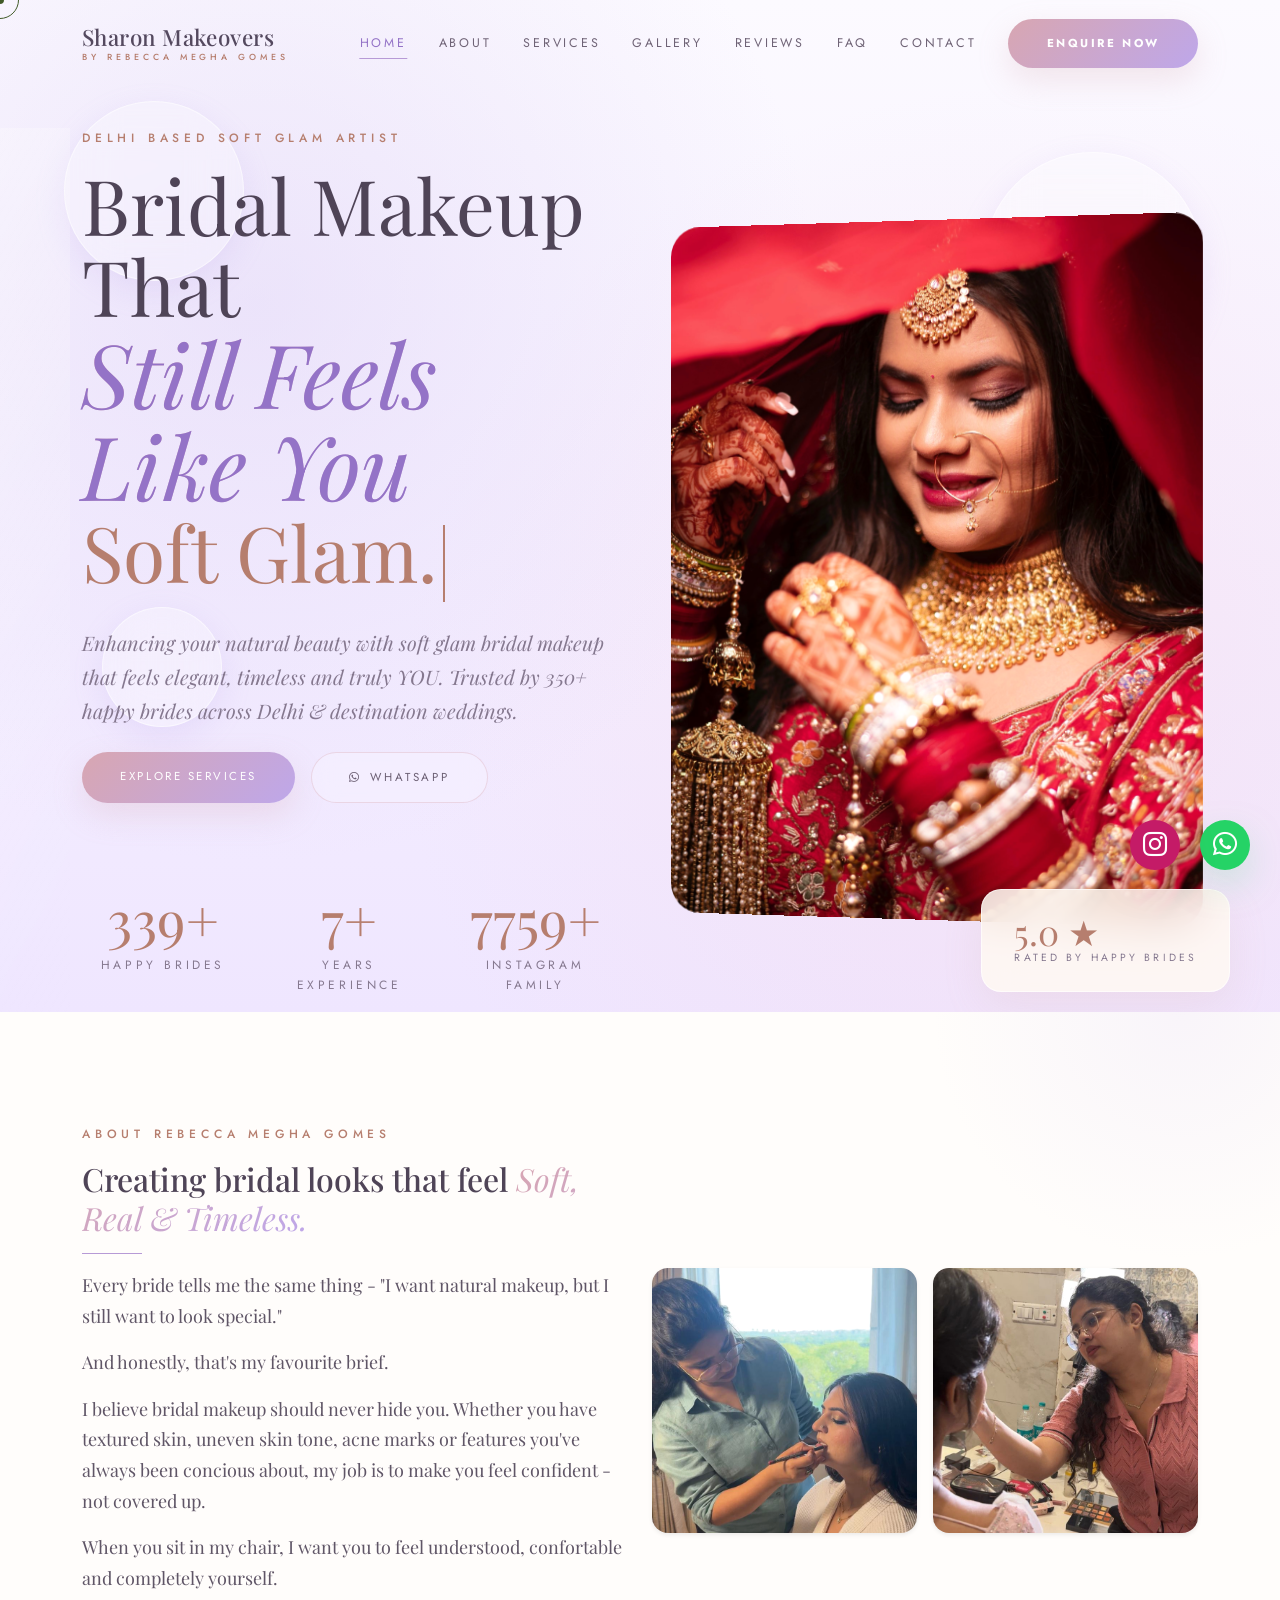
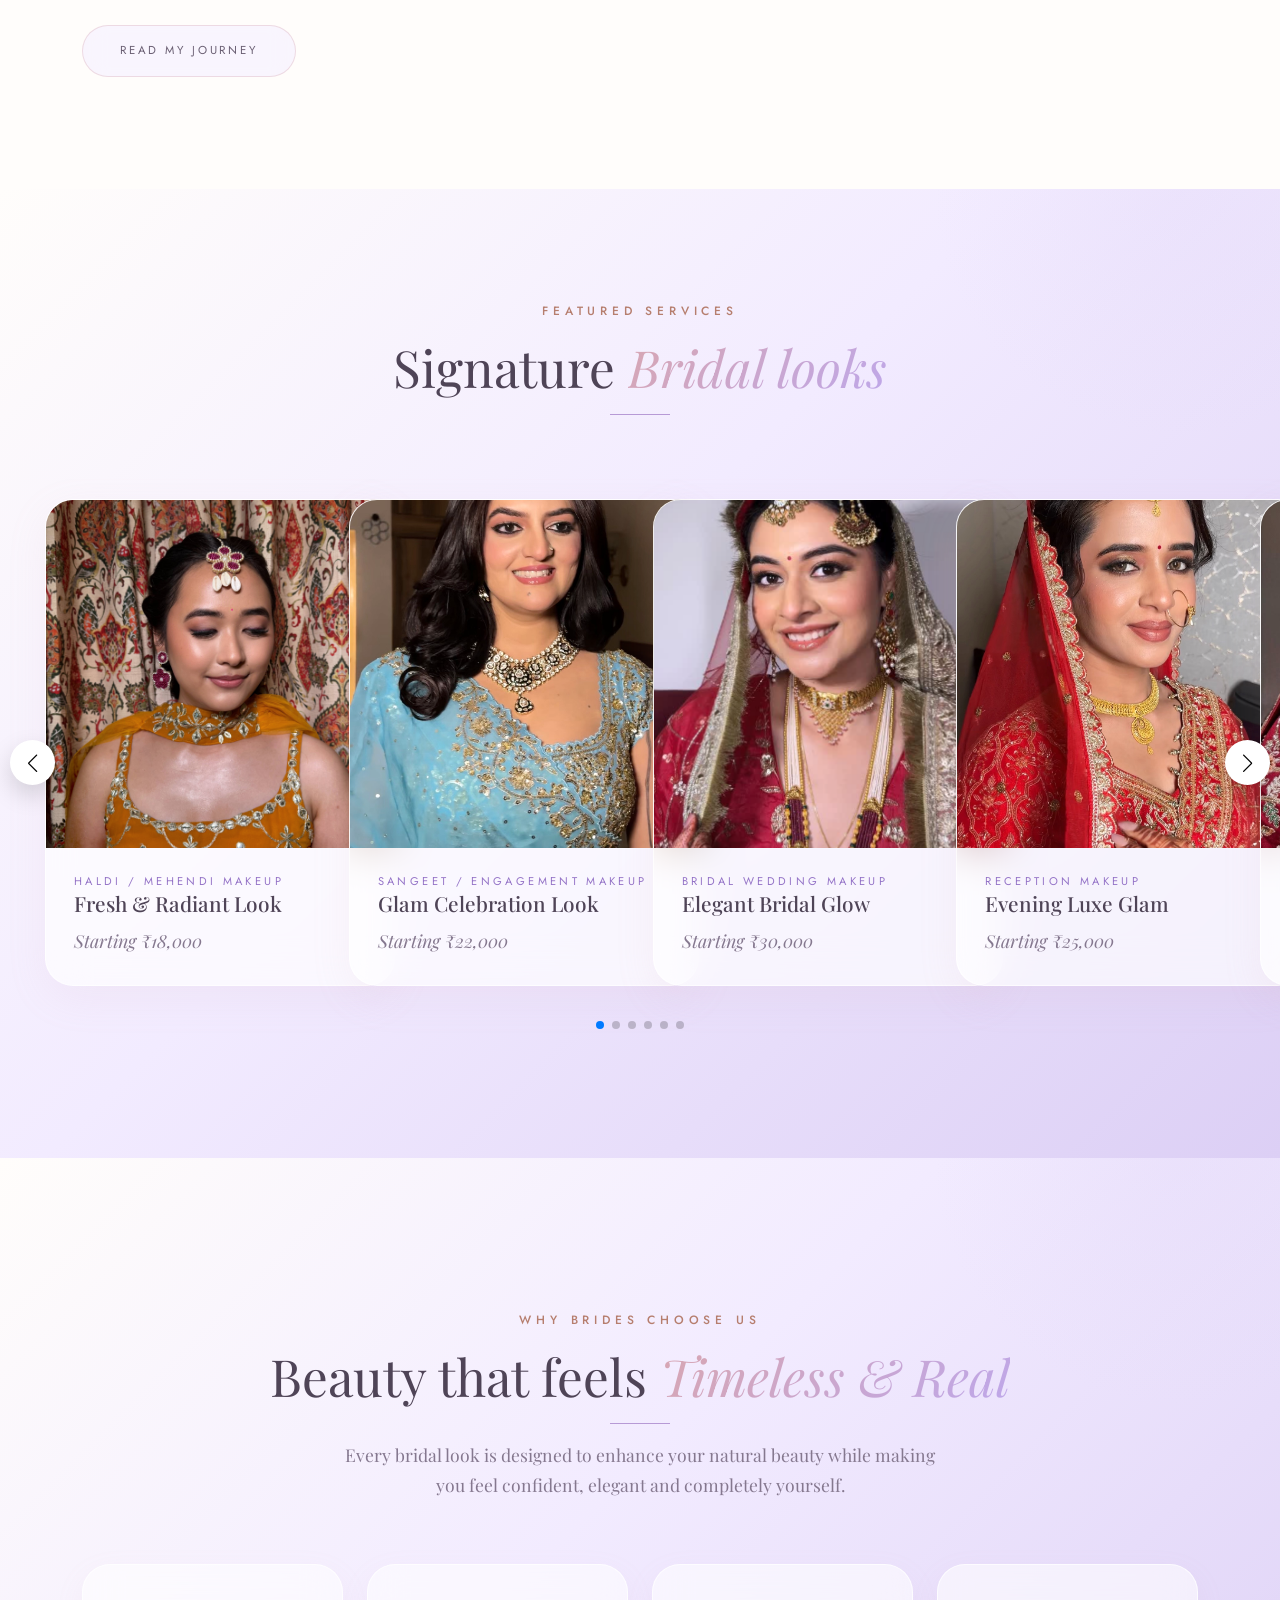
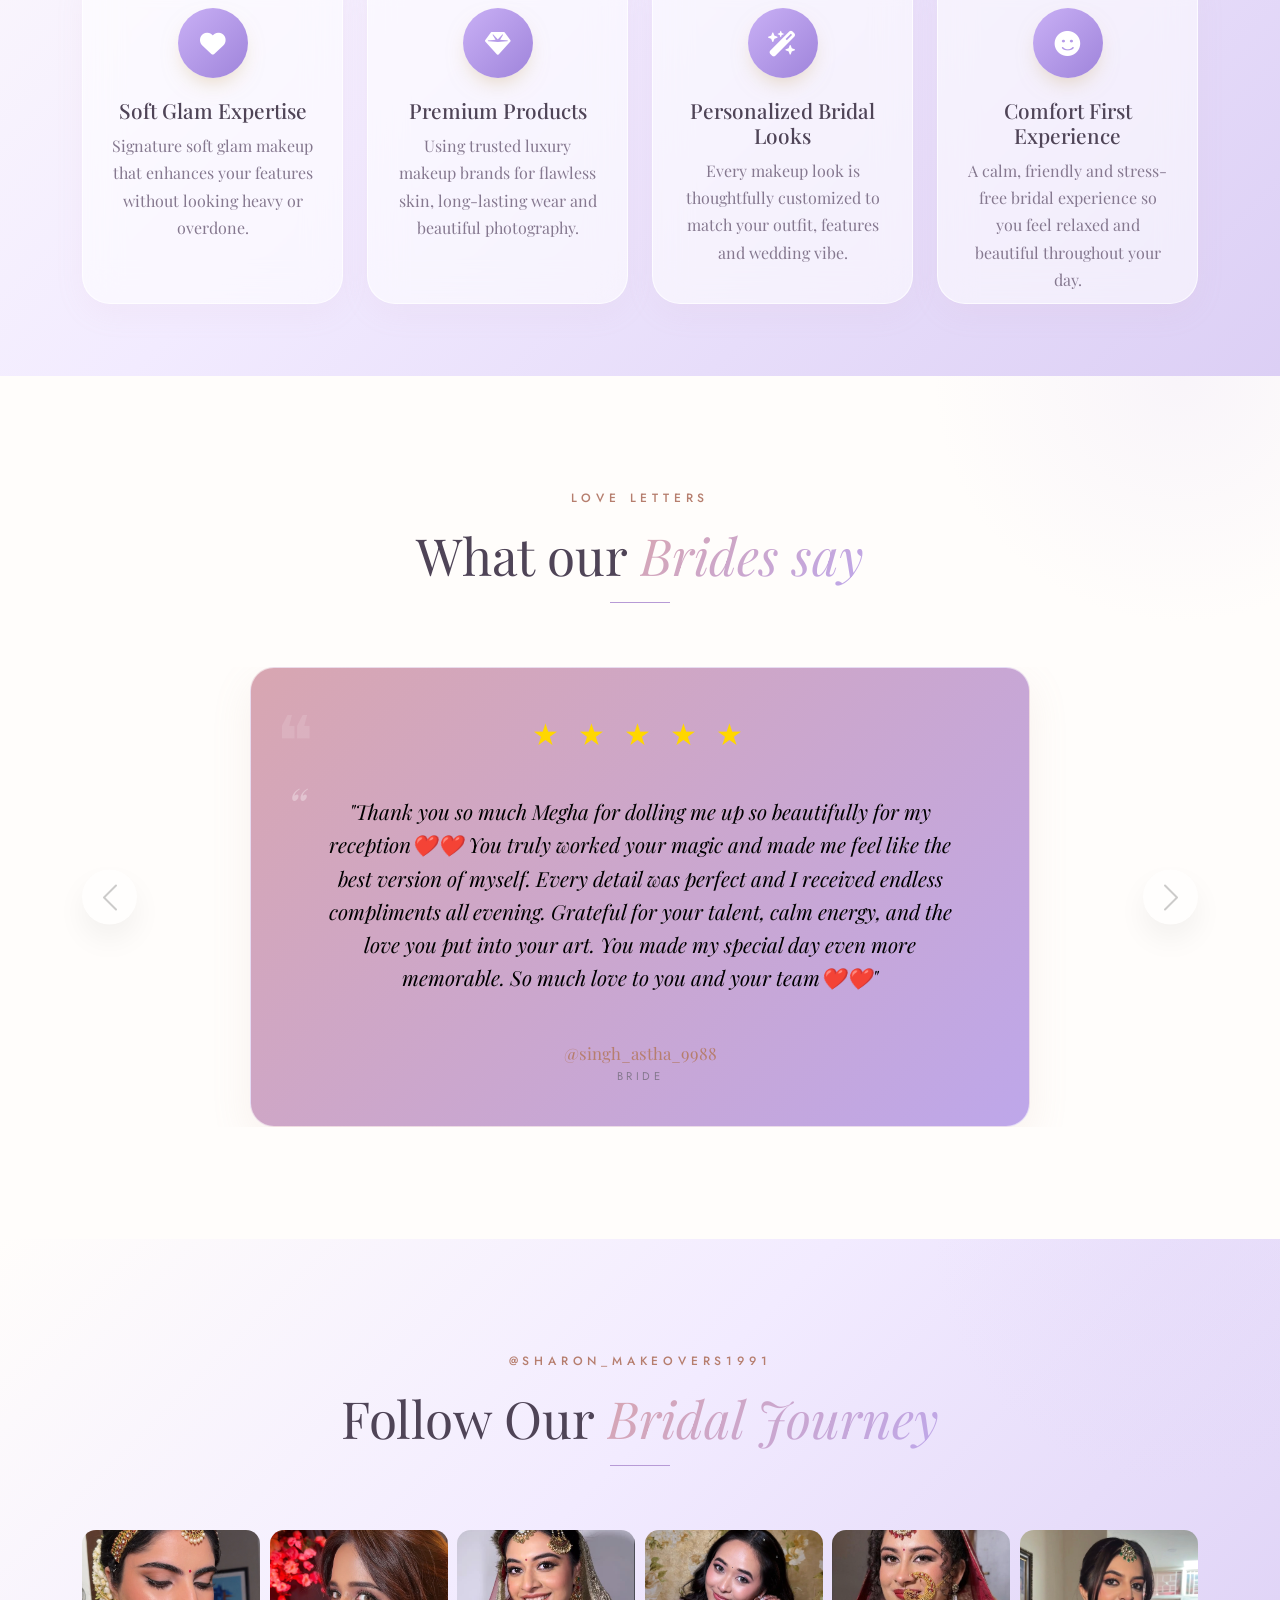
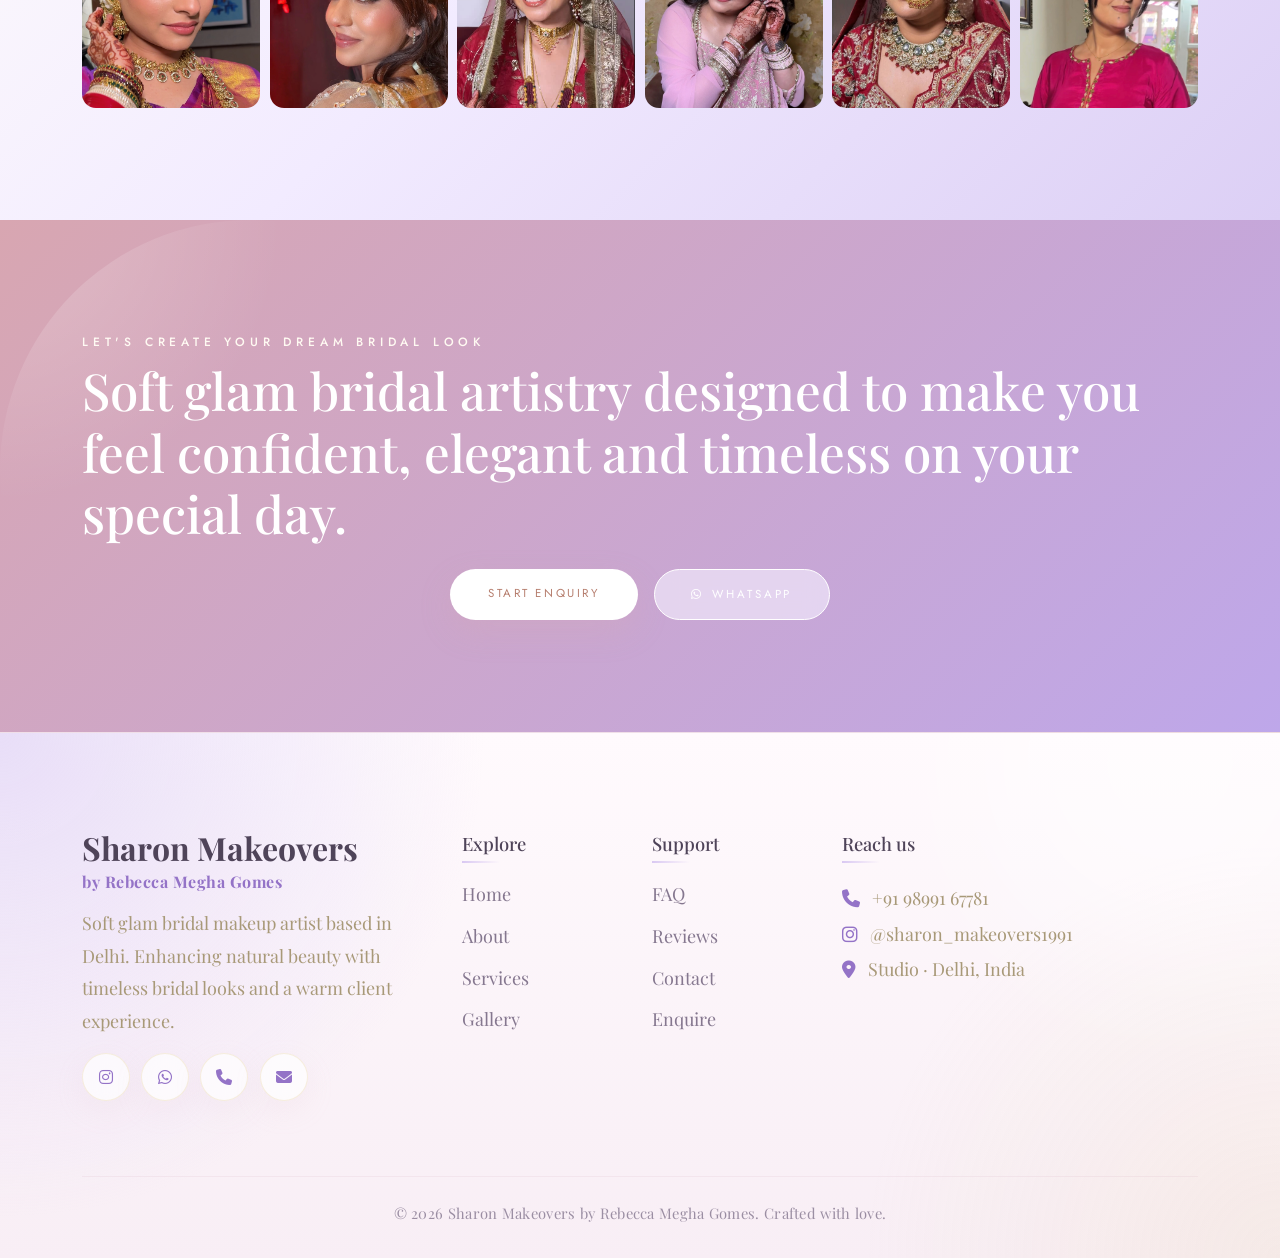
==== commit 873d1465: "commit13" ====
--- a/index.html
+++ b/index.html
@@ -166,7 +166,7 @@
         <div class="swiper-slide">
             <div class="product-card marquee-card">
         <div class="img-wrap">
-          <img src="Images\IMG_3155.JPG.jpeg" loading="lazy" alt="">
+          <img src="Images\IMG_3155.JPG (1).jpeg" loading="lazy" alt="">
           <!-- Images\IMG_3178.JPG.jpeg -->
         </div>
         <div class="body">
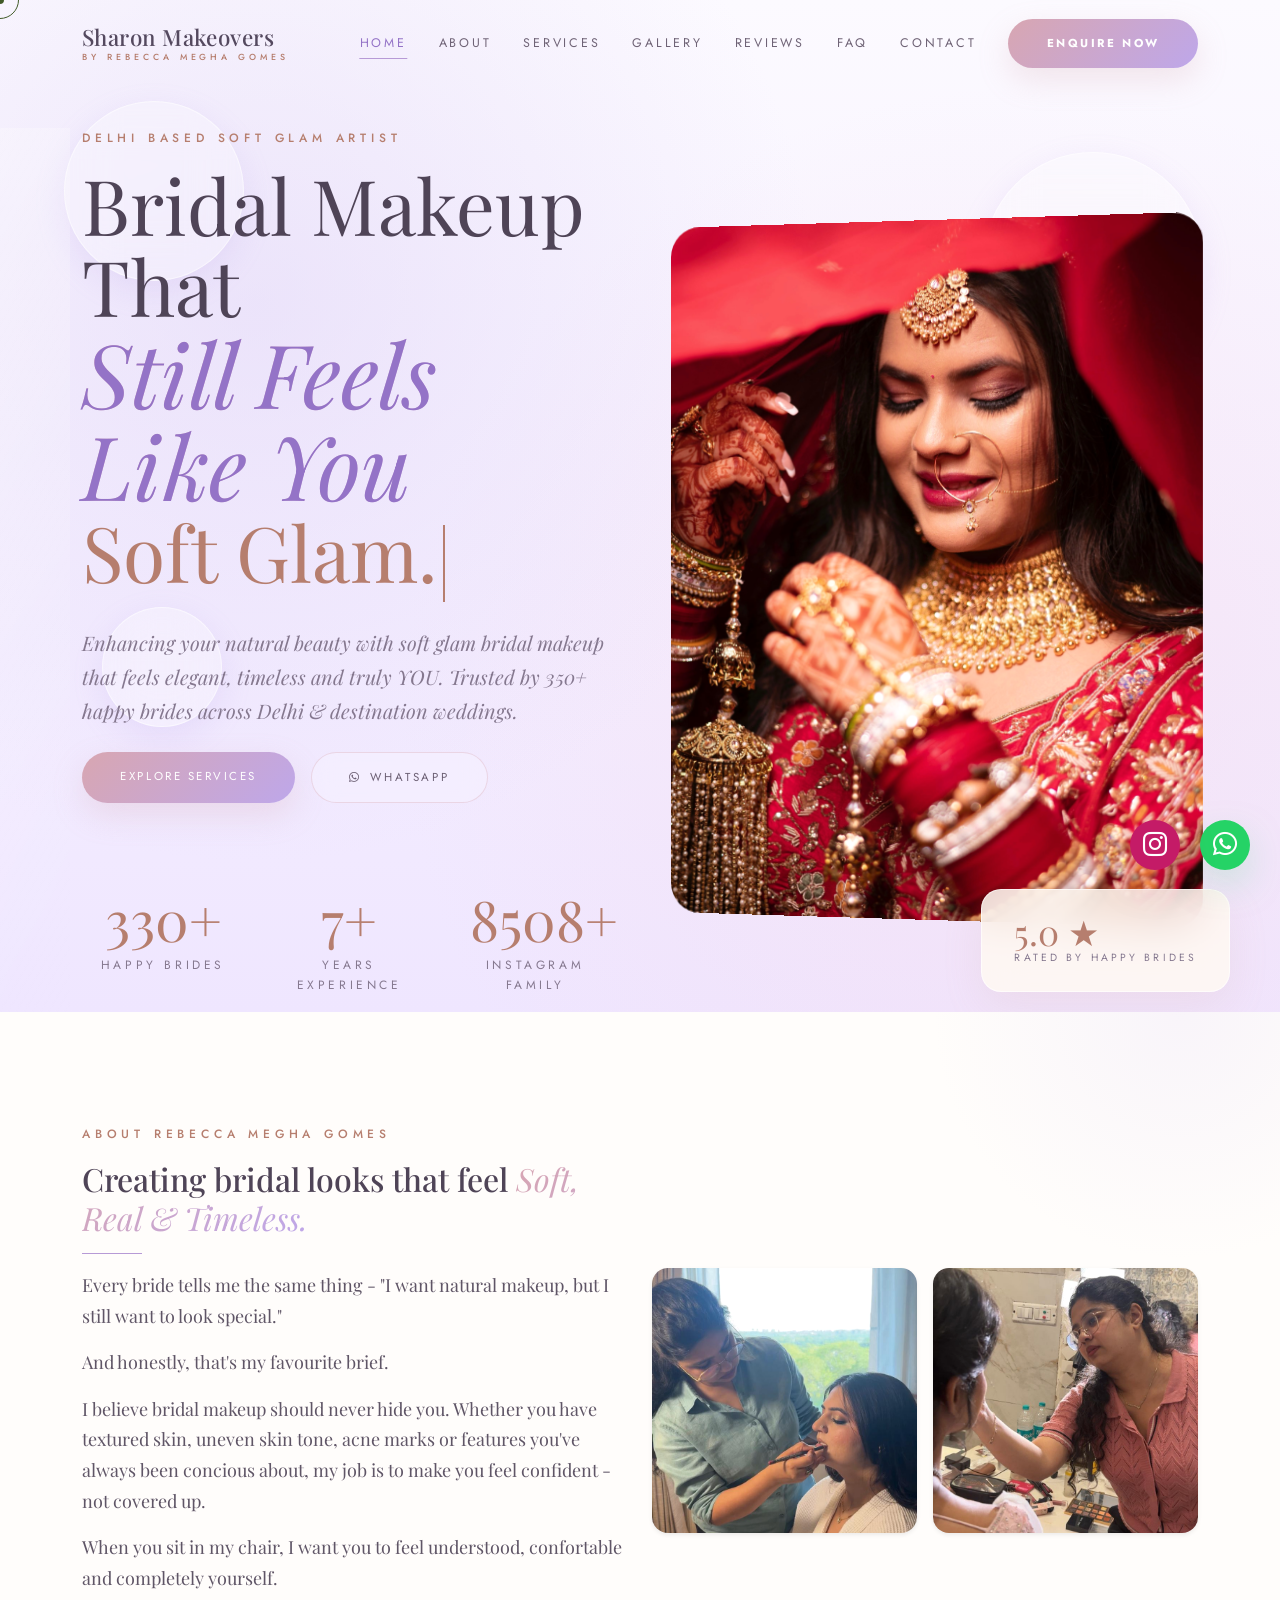
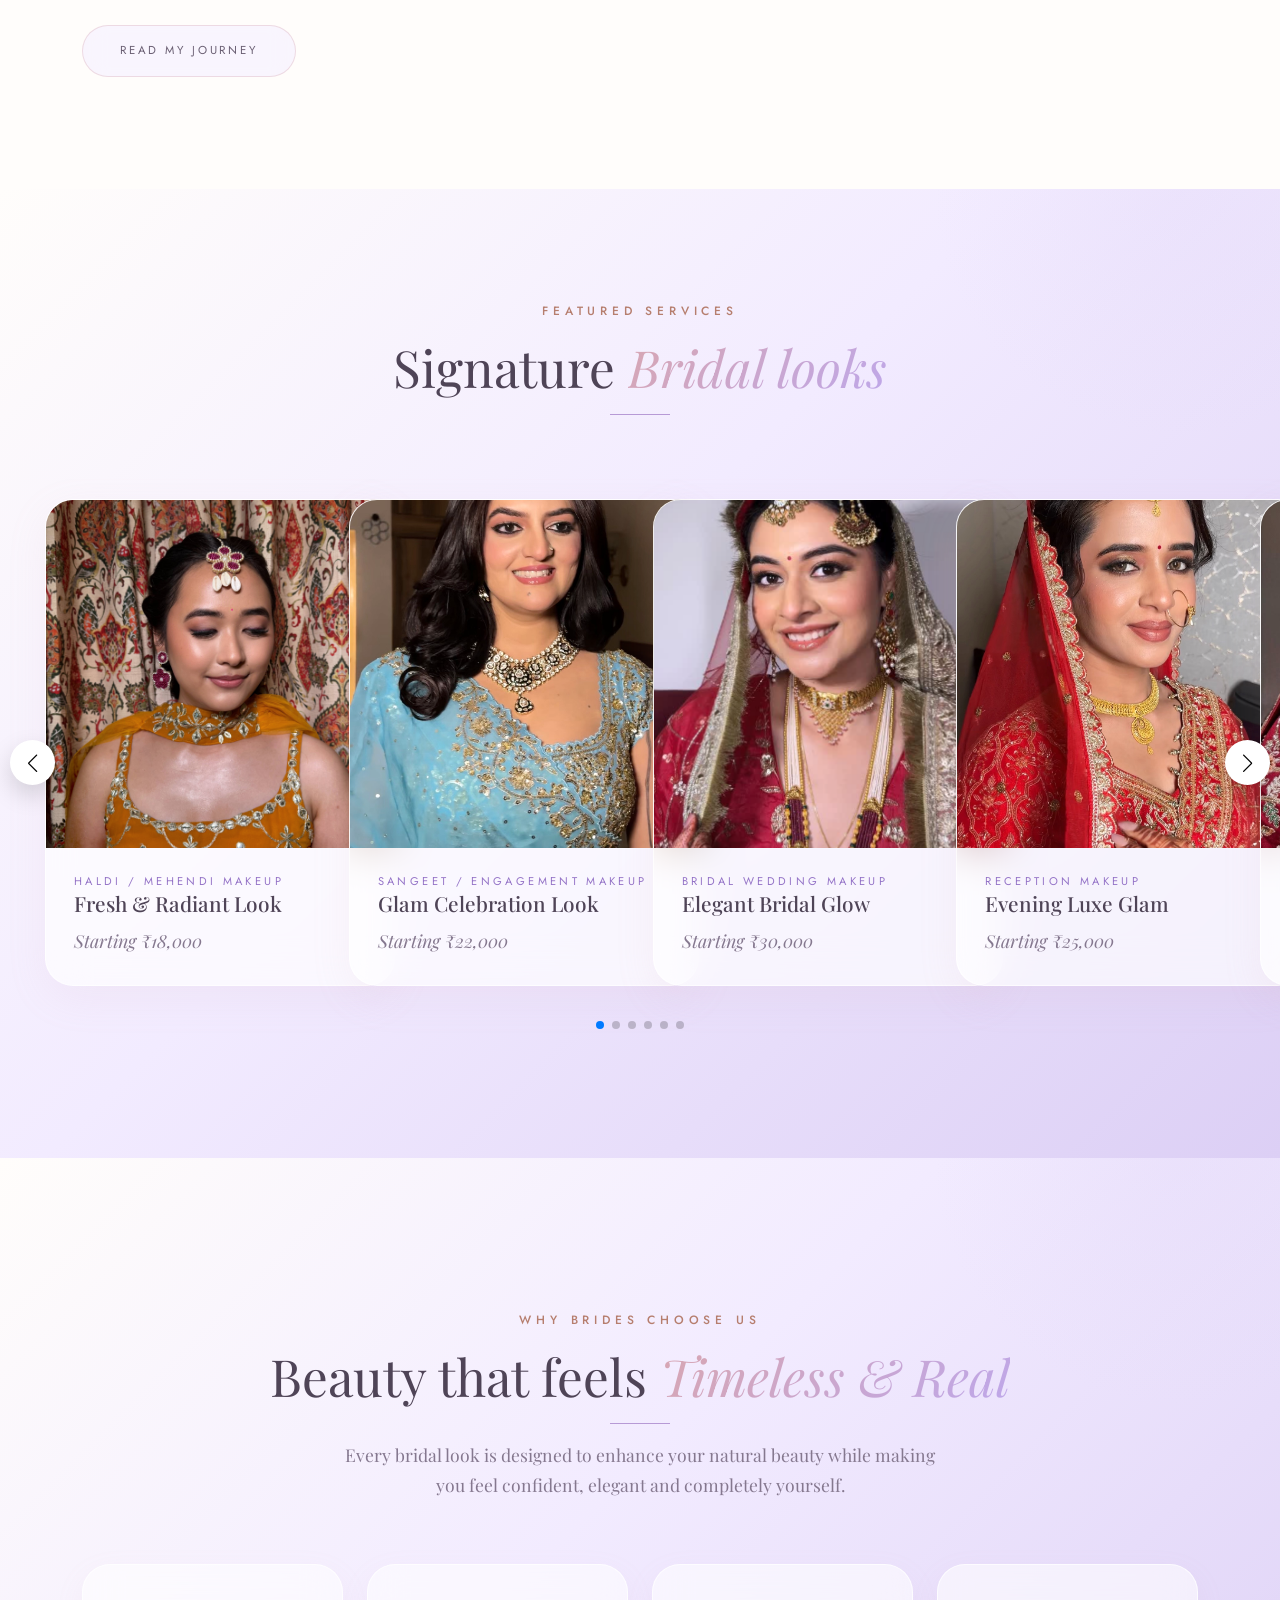
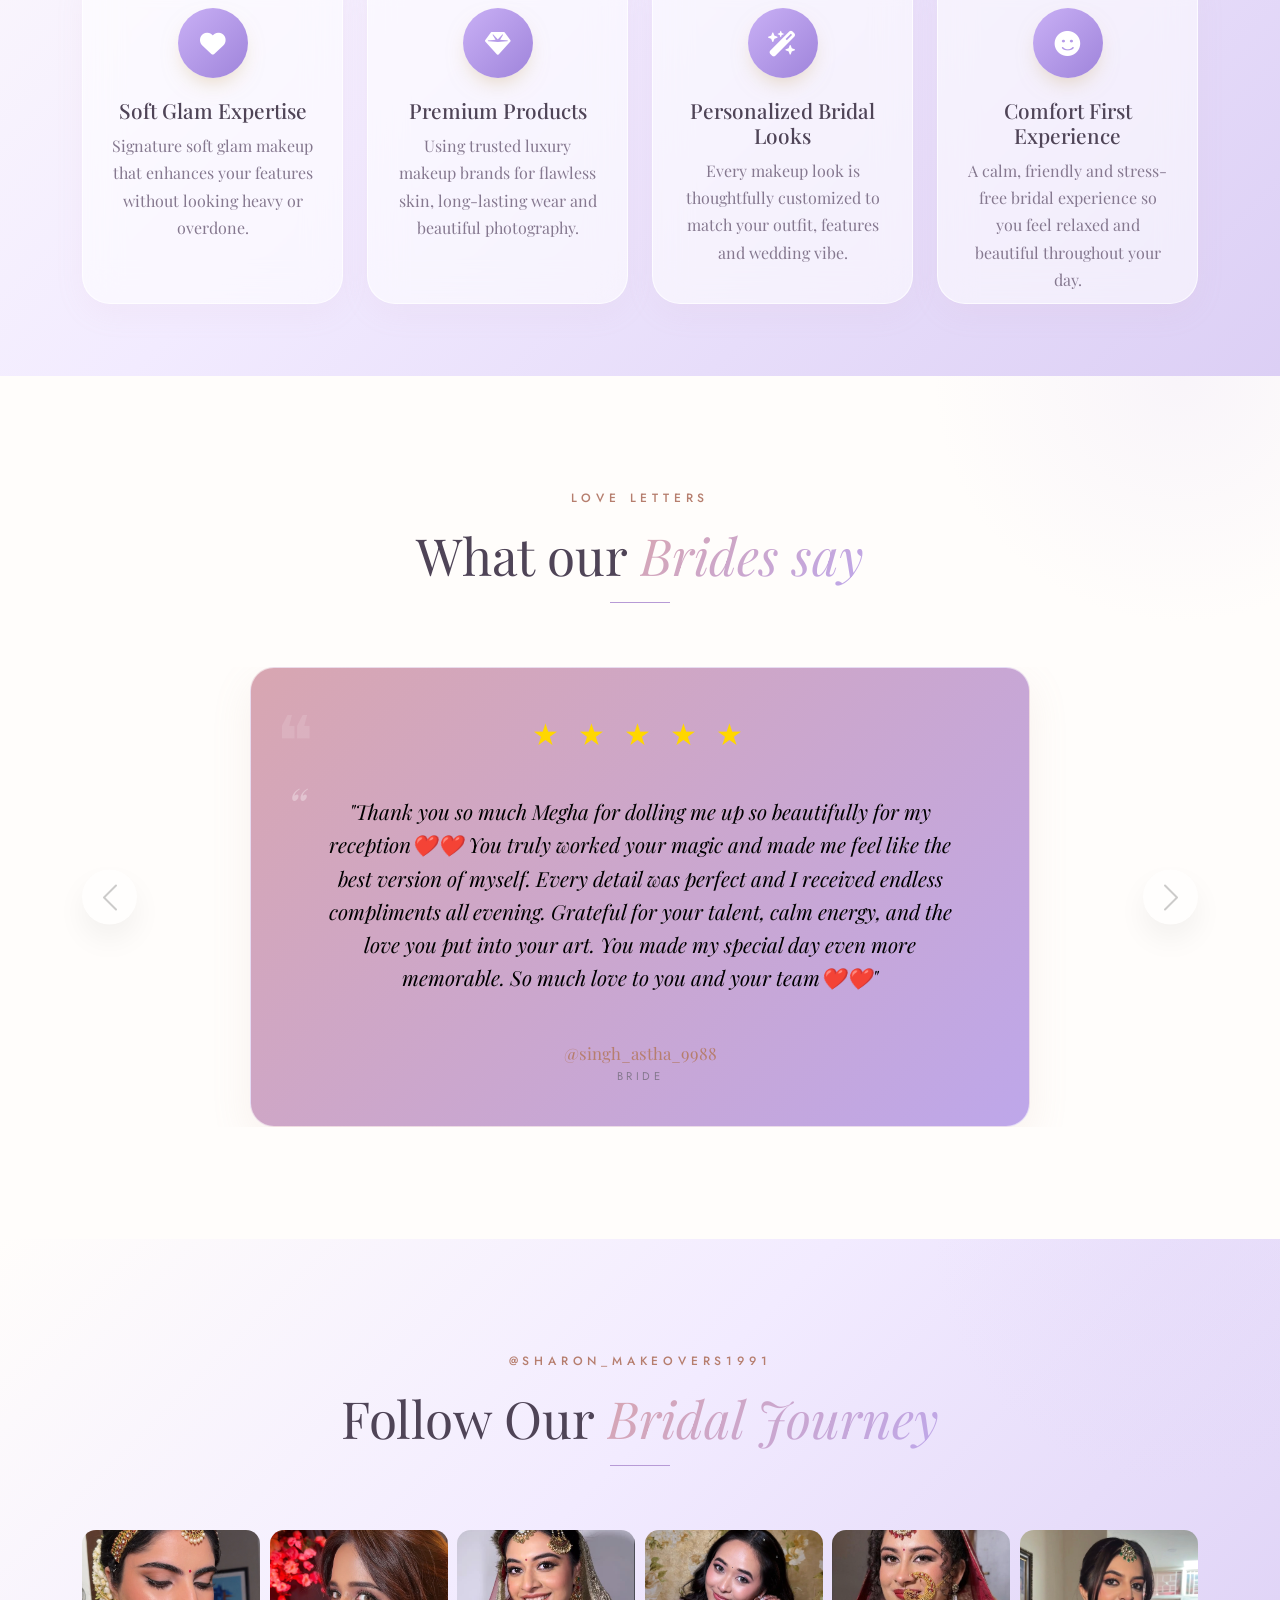
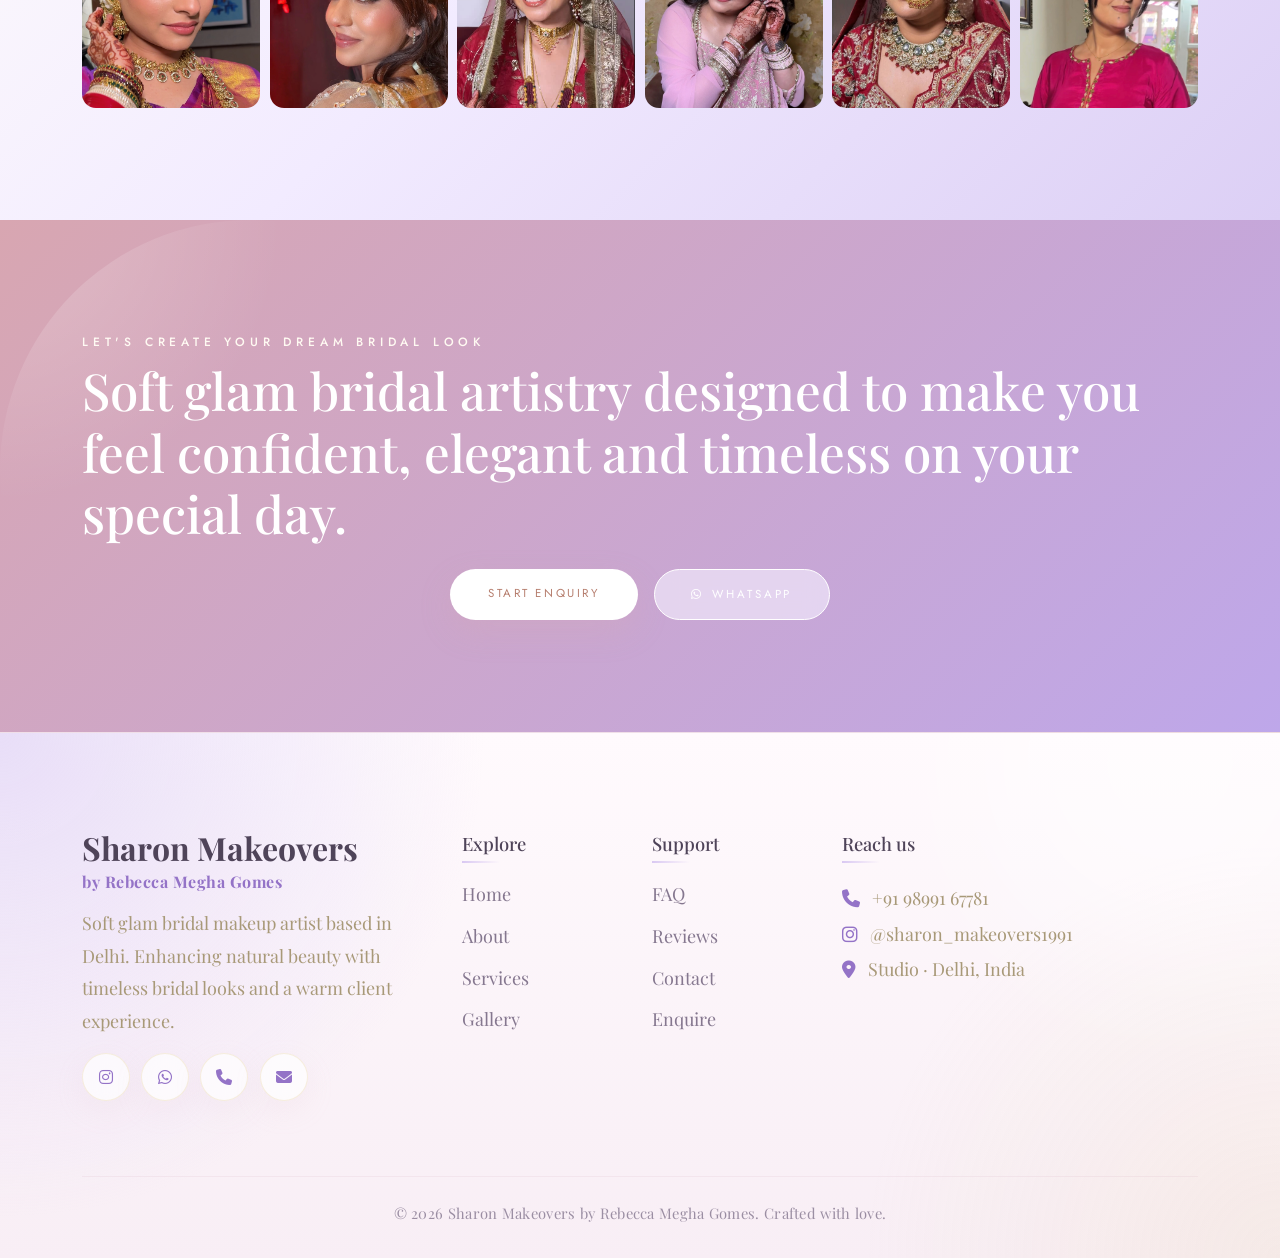
==== commit 11f3ef9e: "commit15" ====
--- a/index.html
+++ b/index.html
@@ -103,7 +103,7 @@
         <div class="row mt-5 g-4">
           <div class="col-4"><div class="counter"><div class="num" data-count="350" data-suffix="+">0</div><div class="lbl">Happy Brides</div></div></div>
           <div class="col-4"><div class="counter"><div class="num" data-count="8" data-suffix="+">0</div><div class="lbl">Years Experience</div></div></div>
-          <div class="col-4"><div class="counter"><div class="num" data-count="8000" data-suffix="+">0</div><div class="lbl">Instagram Family</div></div></div>
+          <div class="col-4"><div class="counter"><div class="num" data-count="9000" data-suffix="+">0</div><div class="lbl">Instagram Family</div></div></div>
         </div>
       </div>
       <div class="col-lg-6 reveal">
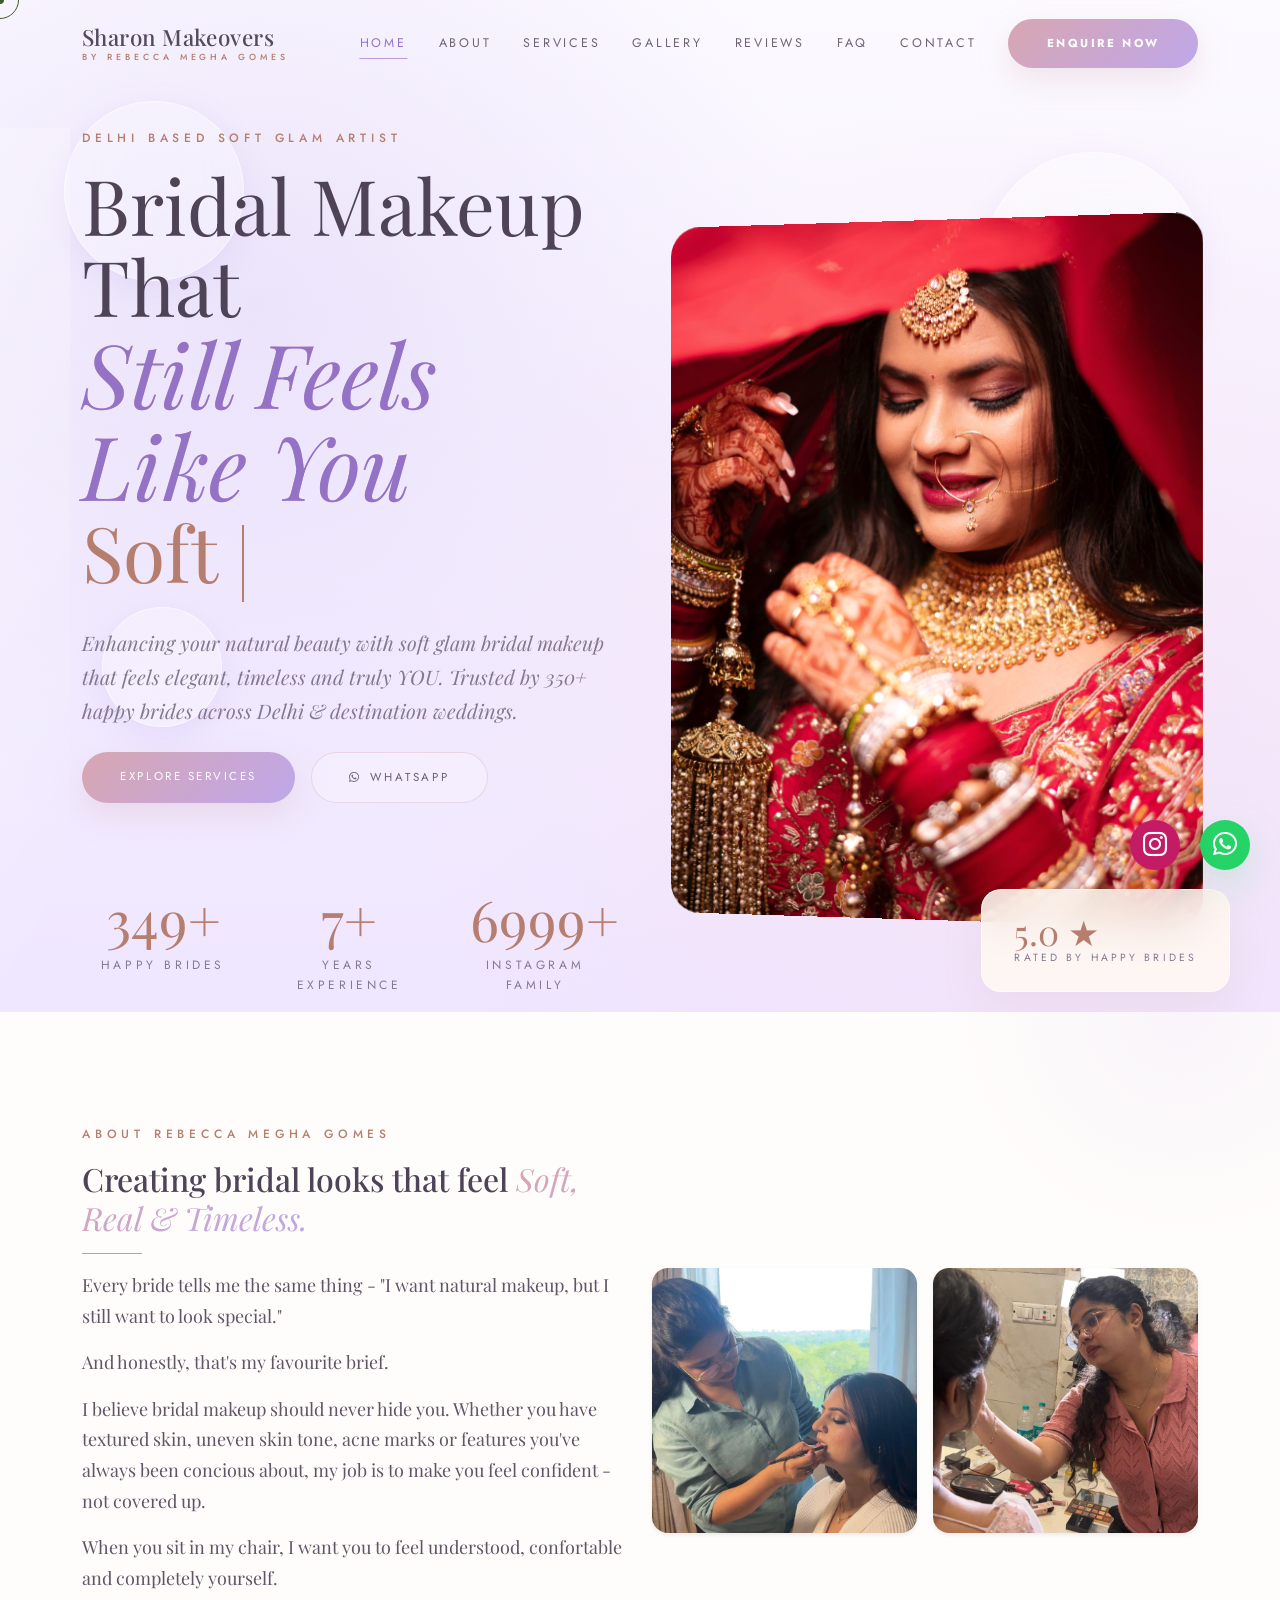
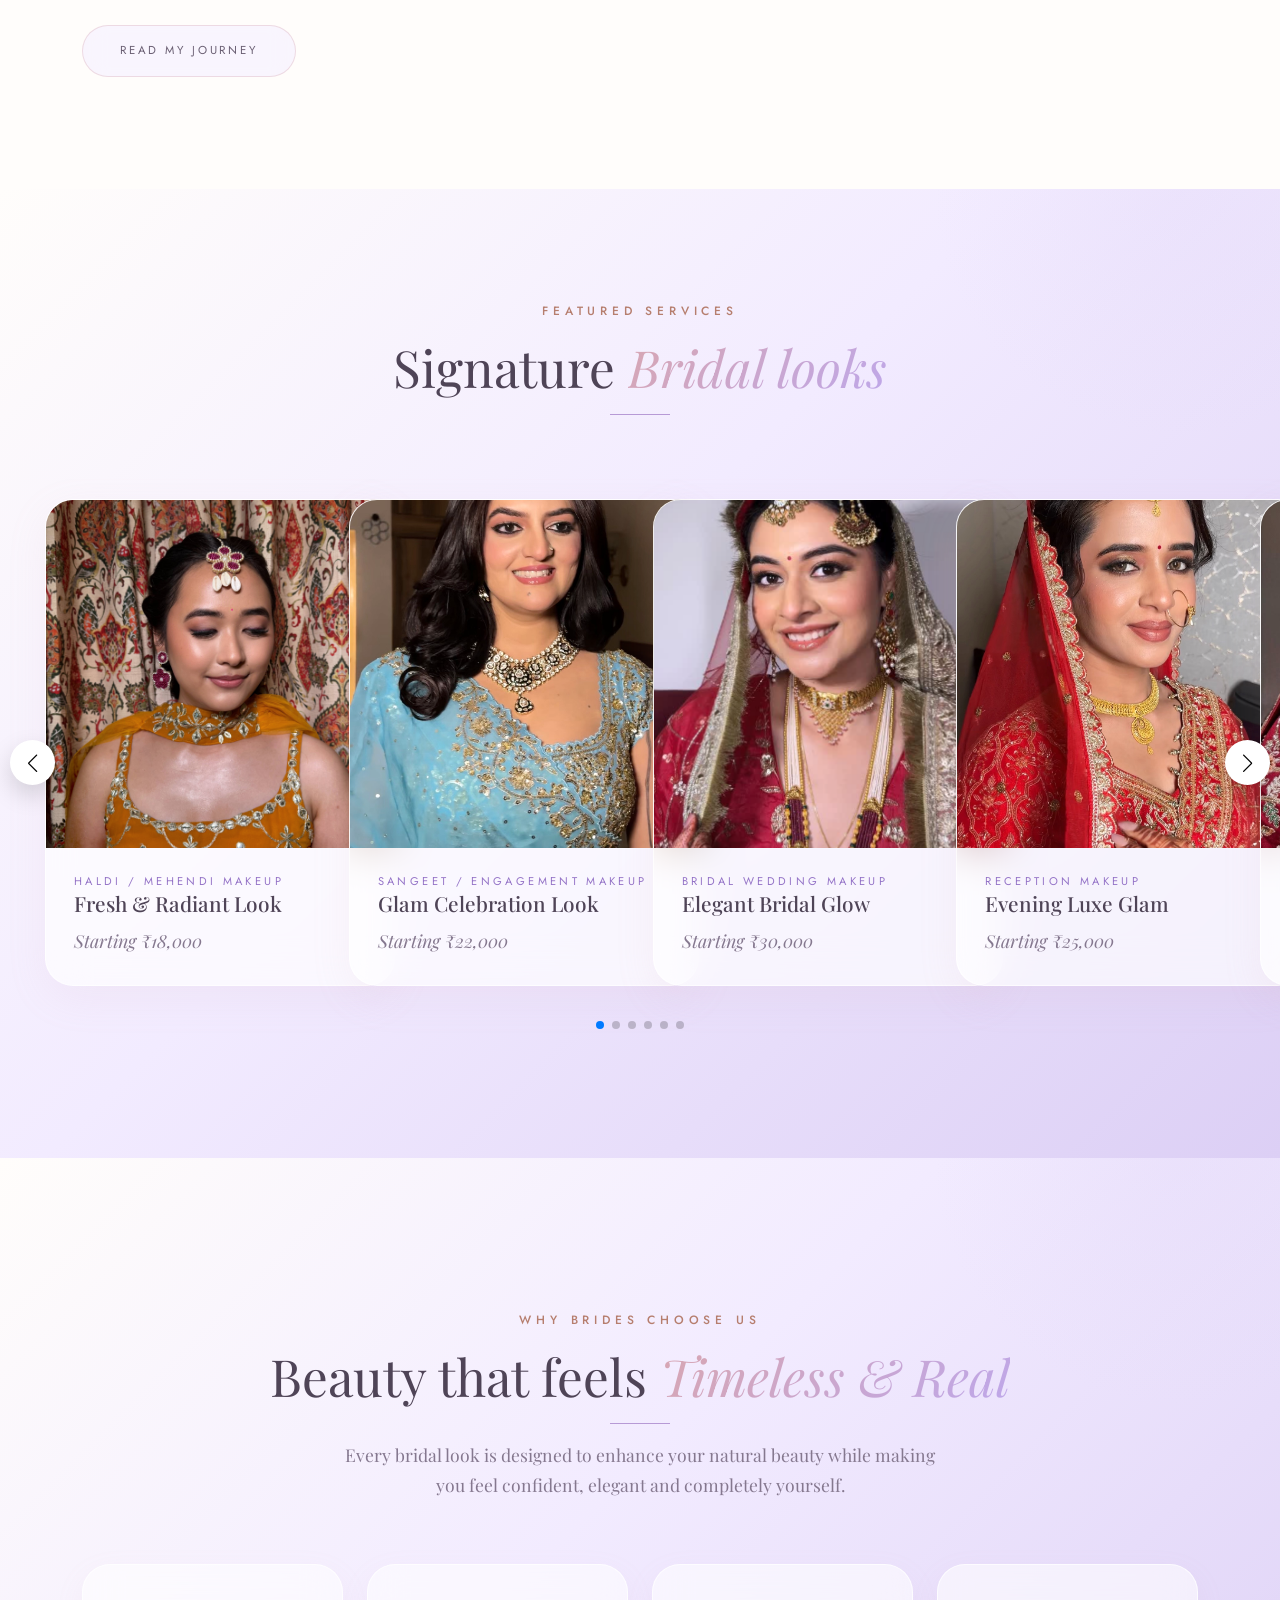
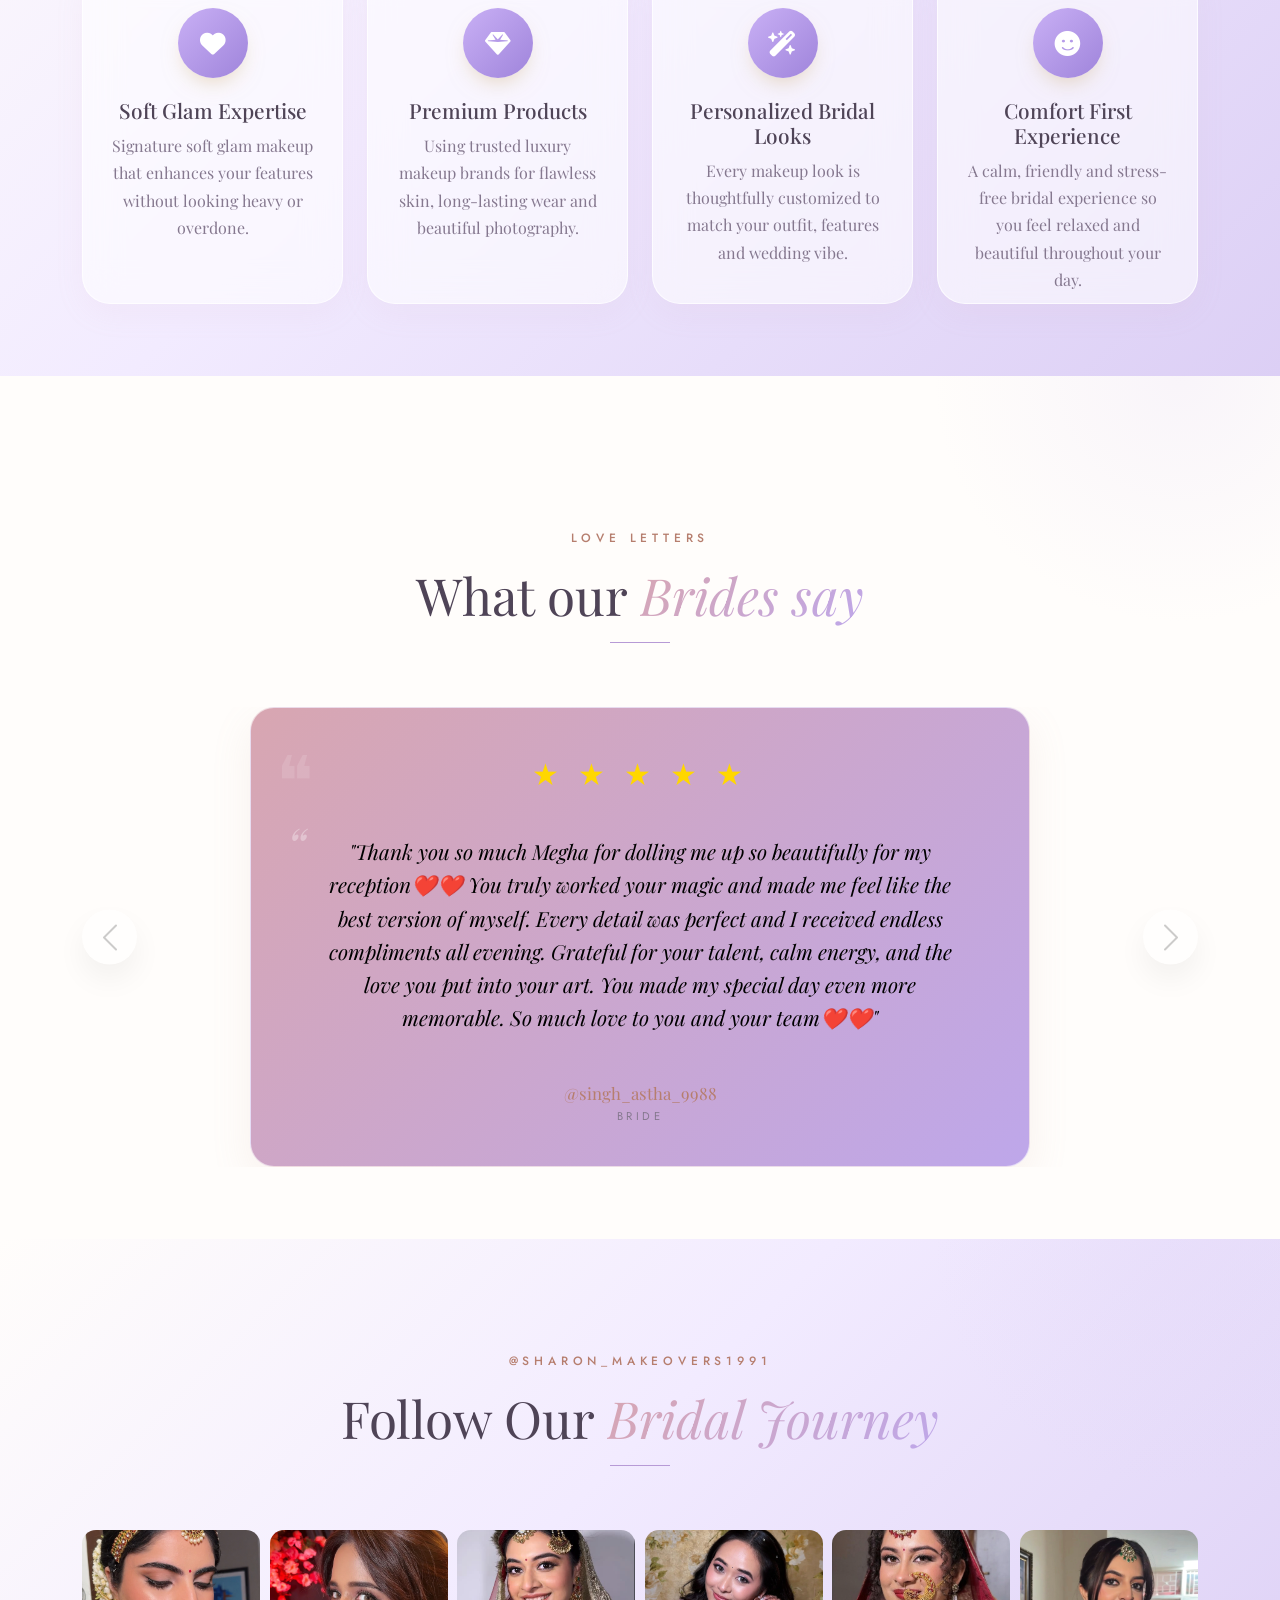
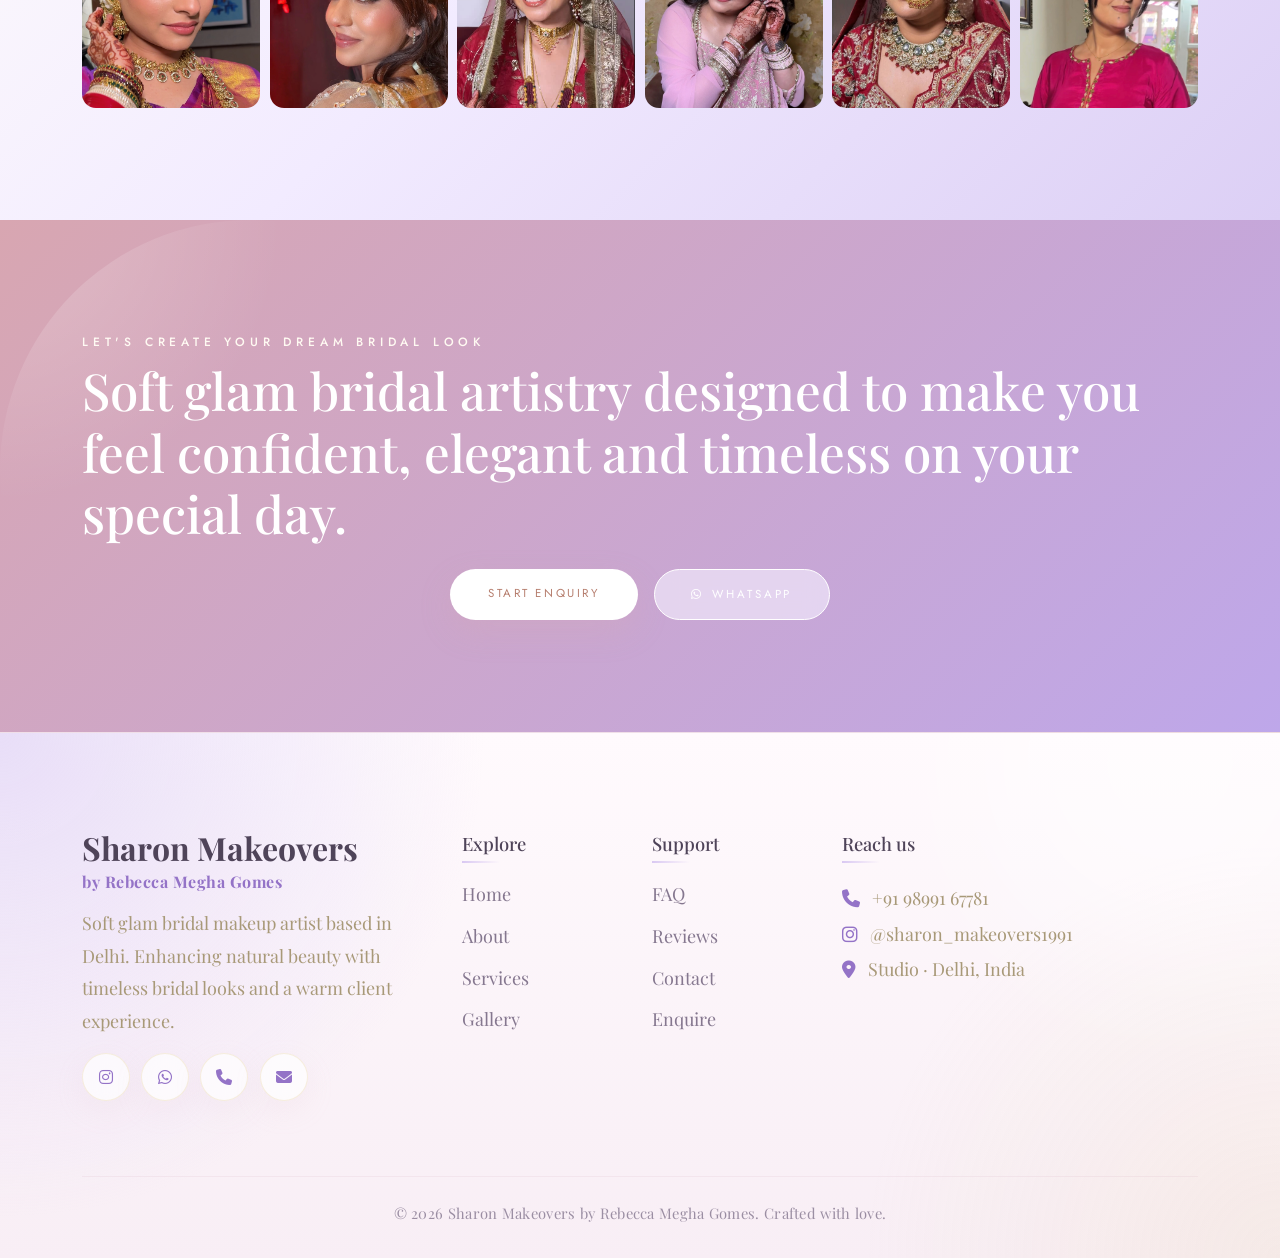
==== commit af380cd9: "commit15" ====
--- a/index.html
+++ b/index.html
@@ -103,7 +103,7 @@
         <div class="row mt-5 g-4">
           <div class="col-4"><div class="counter"><div class="num" data-count="350" data-suffix="+">0</div><div class="lbl">Happy Brides</div></div></div>
           <div class="col-4"><div class="counter"><div class="num" data-count="8" data-suffix="+">0</div><div class="lbl">Years Experience</div></div></div>
-          <div class="col-4"><div class="counter"><div class="num" data-count="9000" data-suffix="+">0</div><div class="lbl">Instagram Family</div></div></div>
+          <div class="col-4"><div class="counter"><div class="num" data-count="7000" data-suffix="+">0</div><div class="lbl">Instagram Family</div></div></div>
         </div>
       </div>
       <div class="col-lg-6 reveal">
